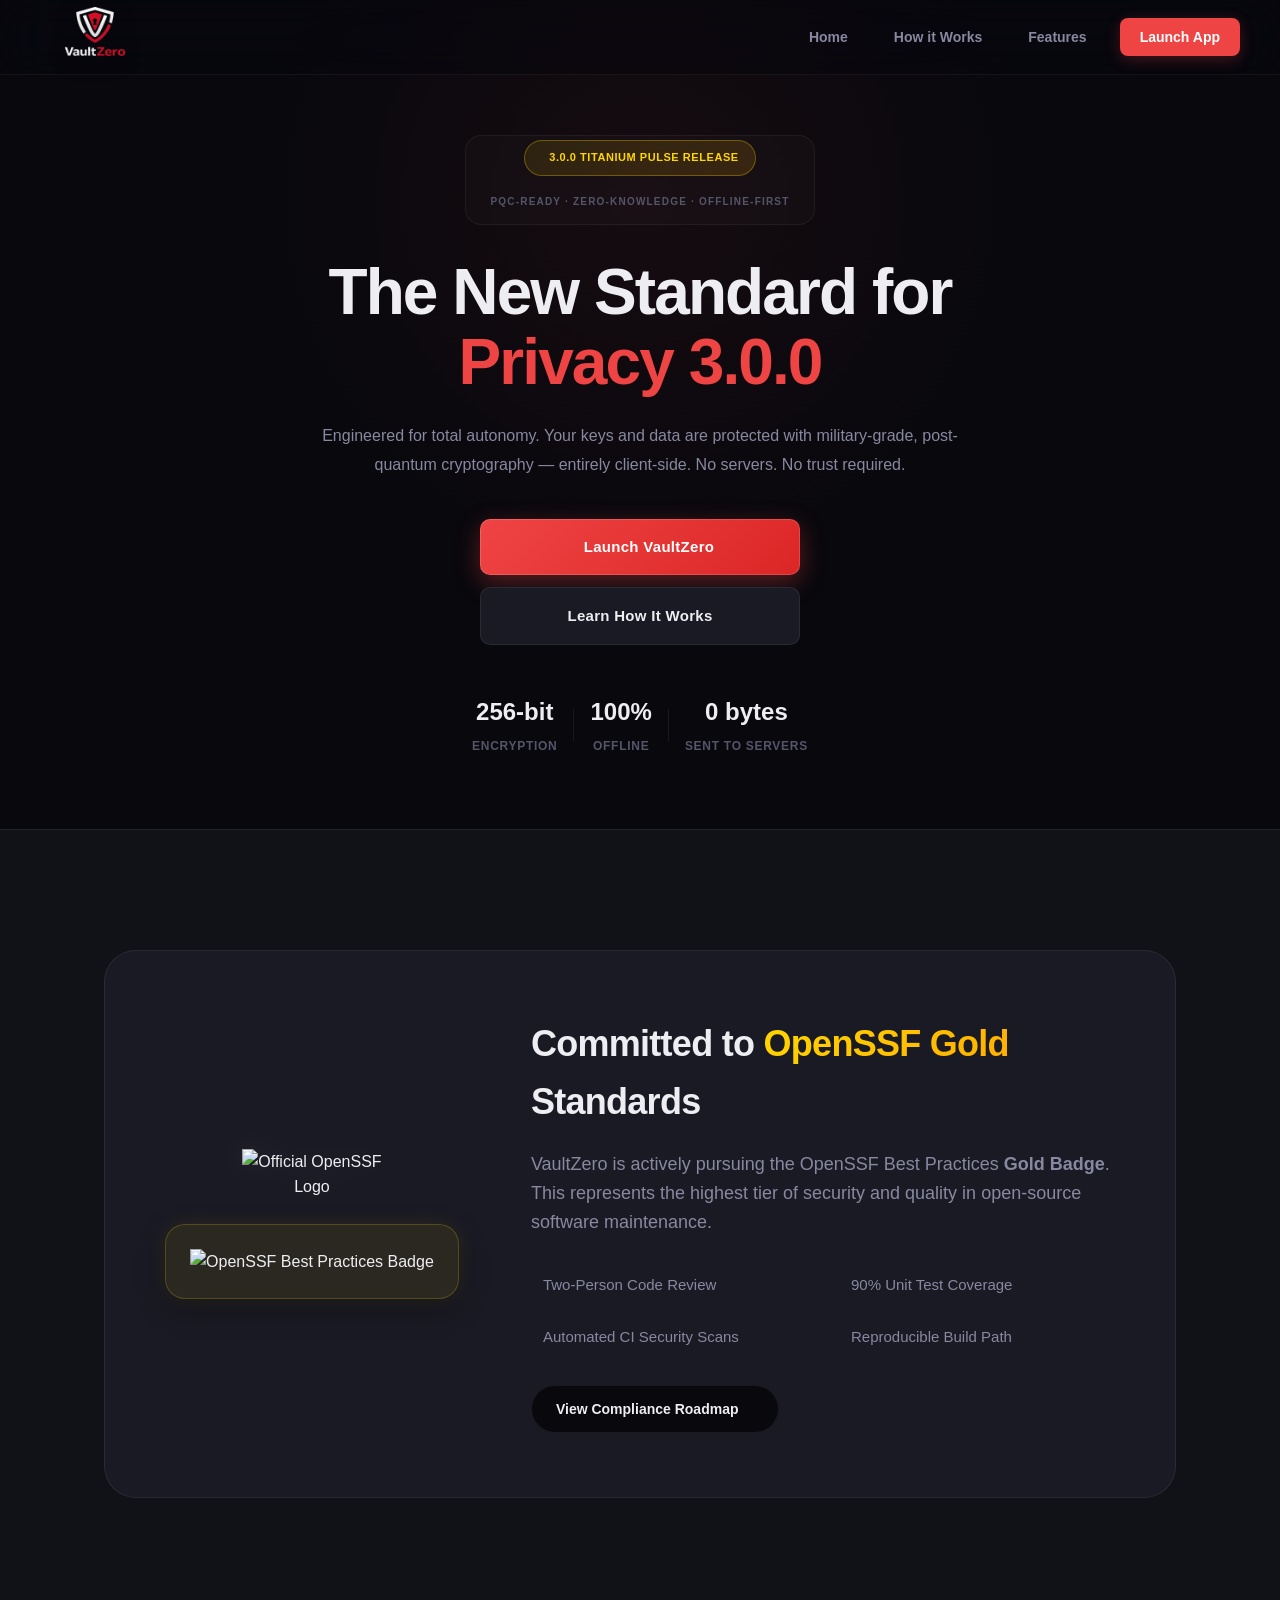
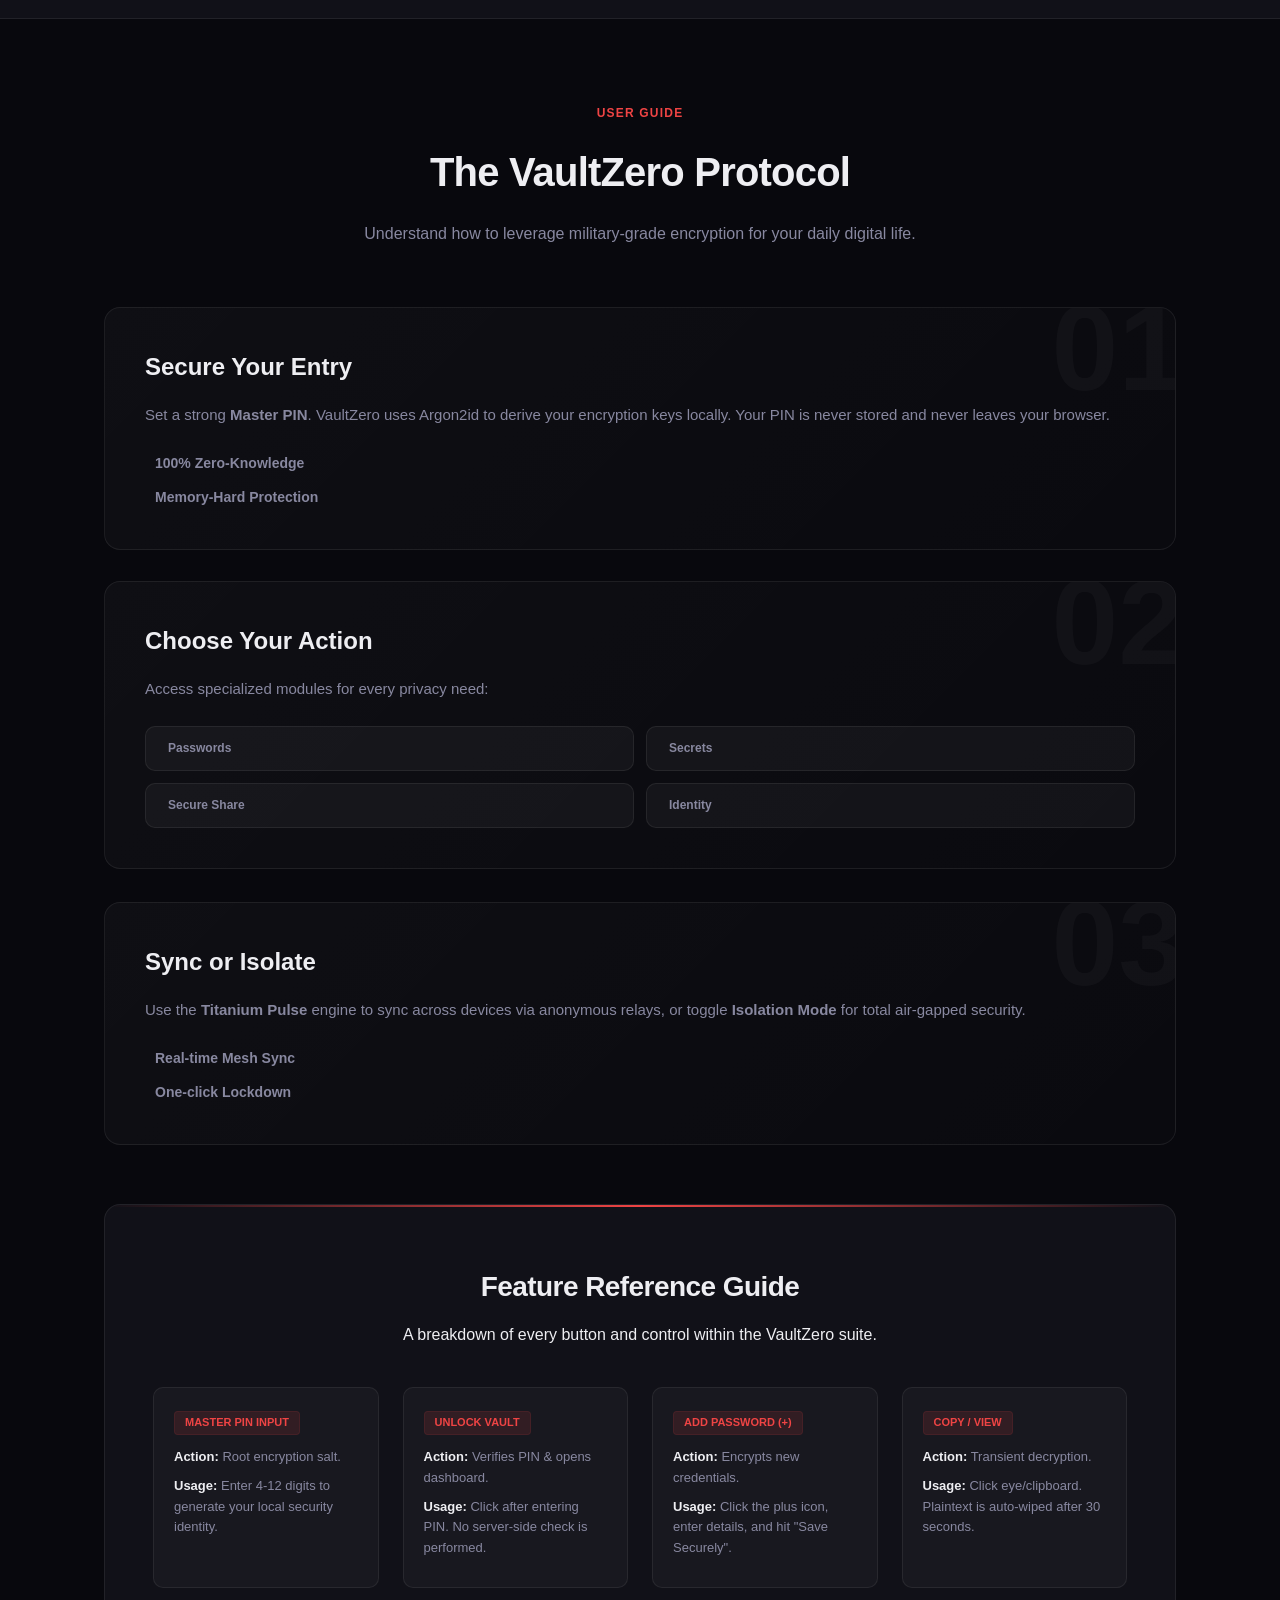
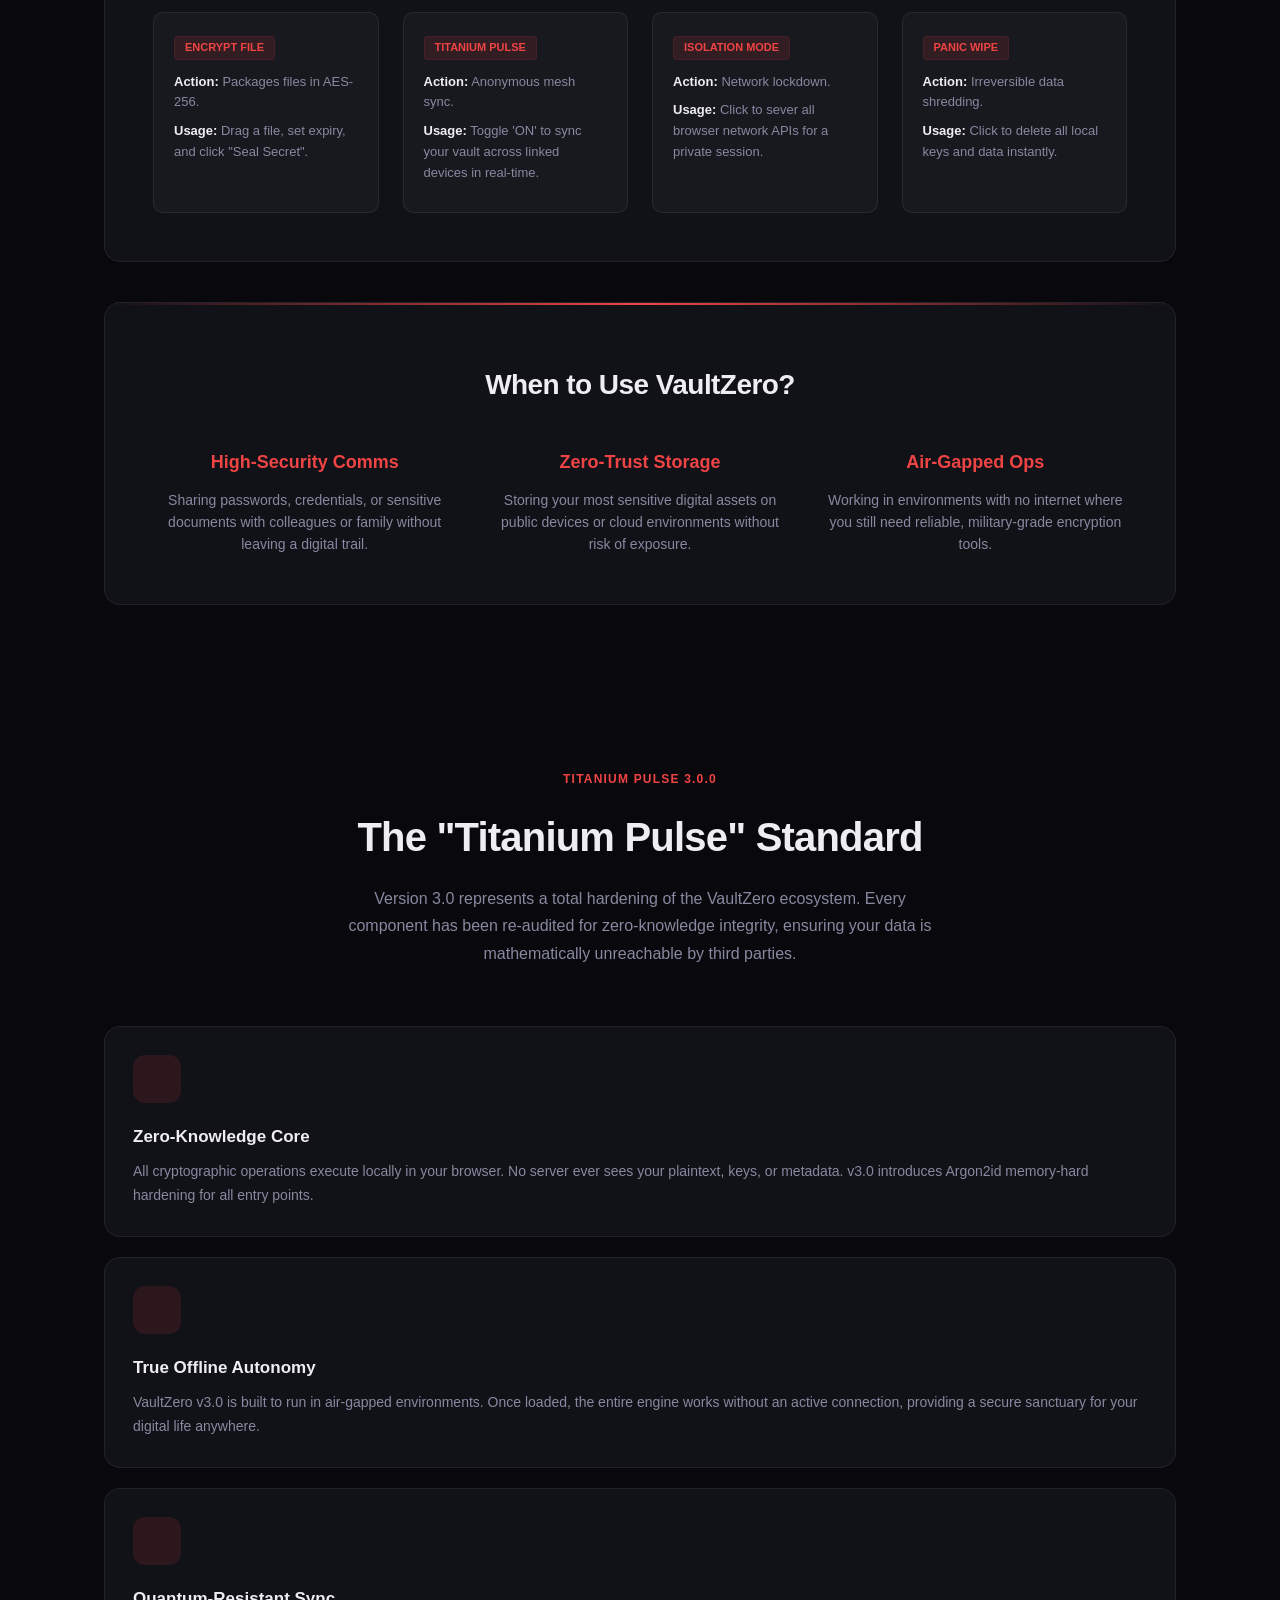
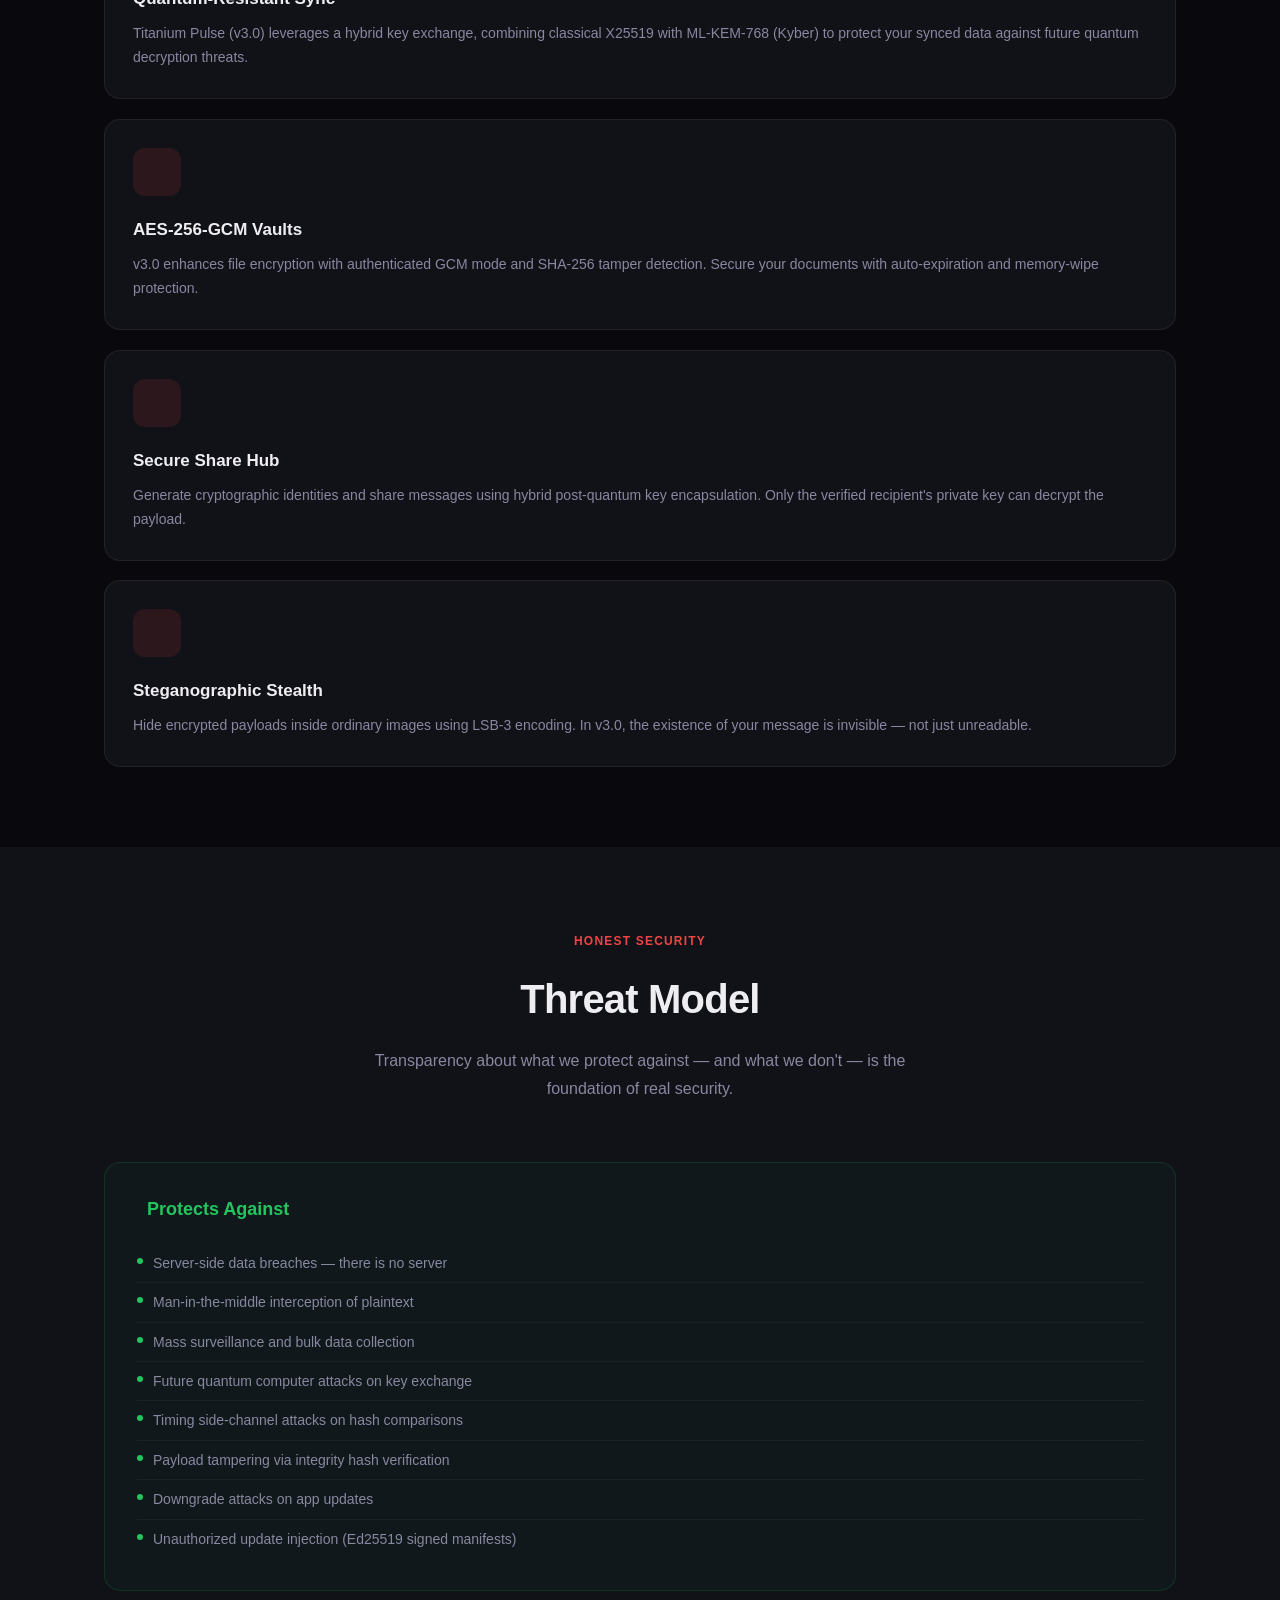
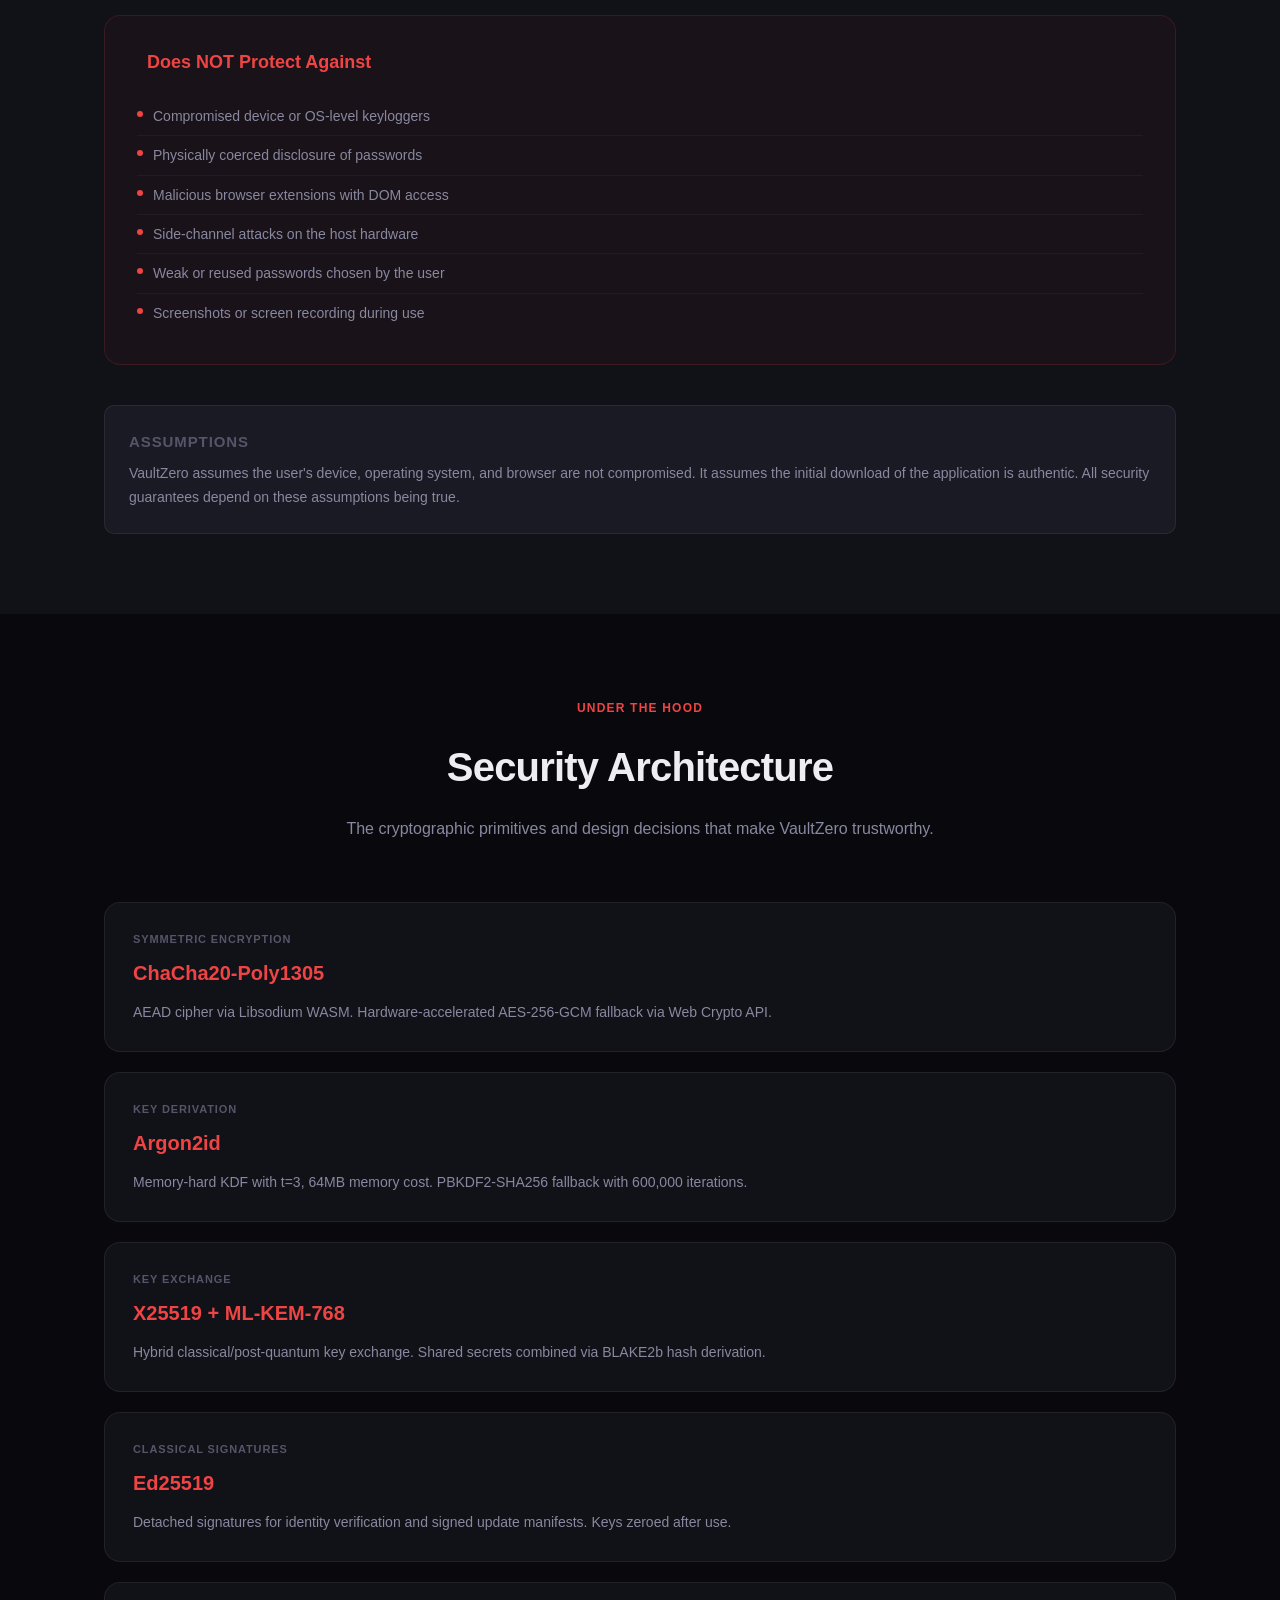
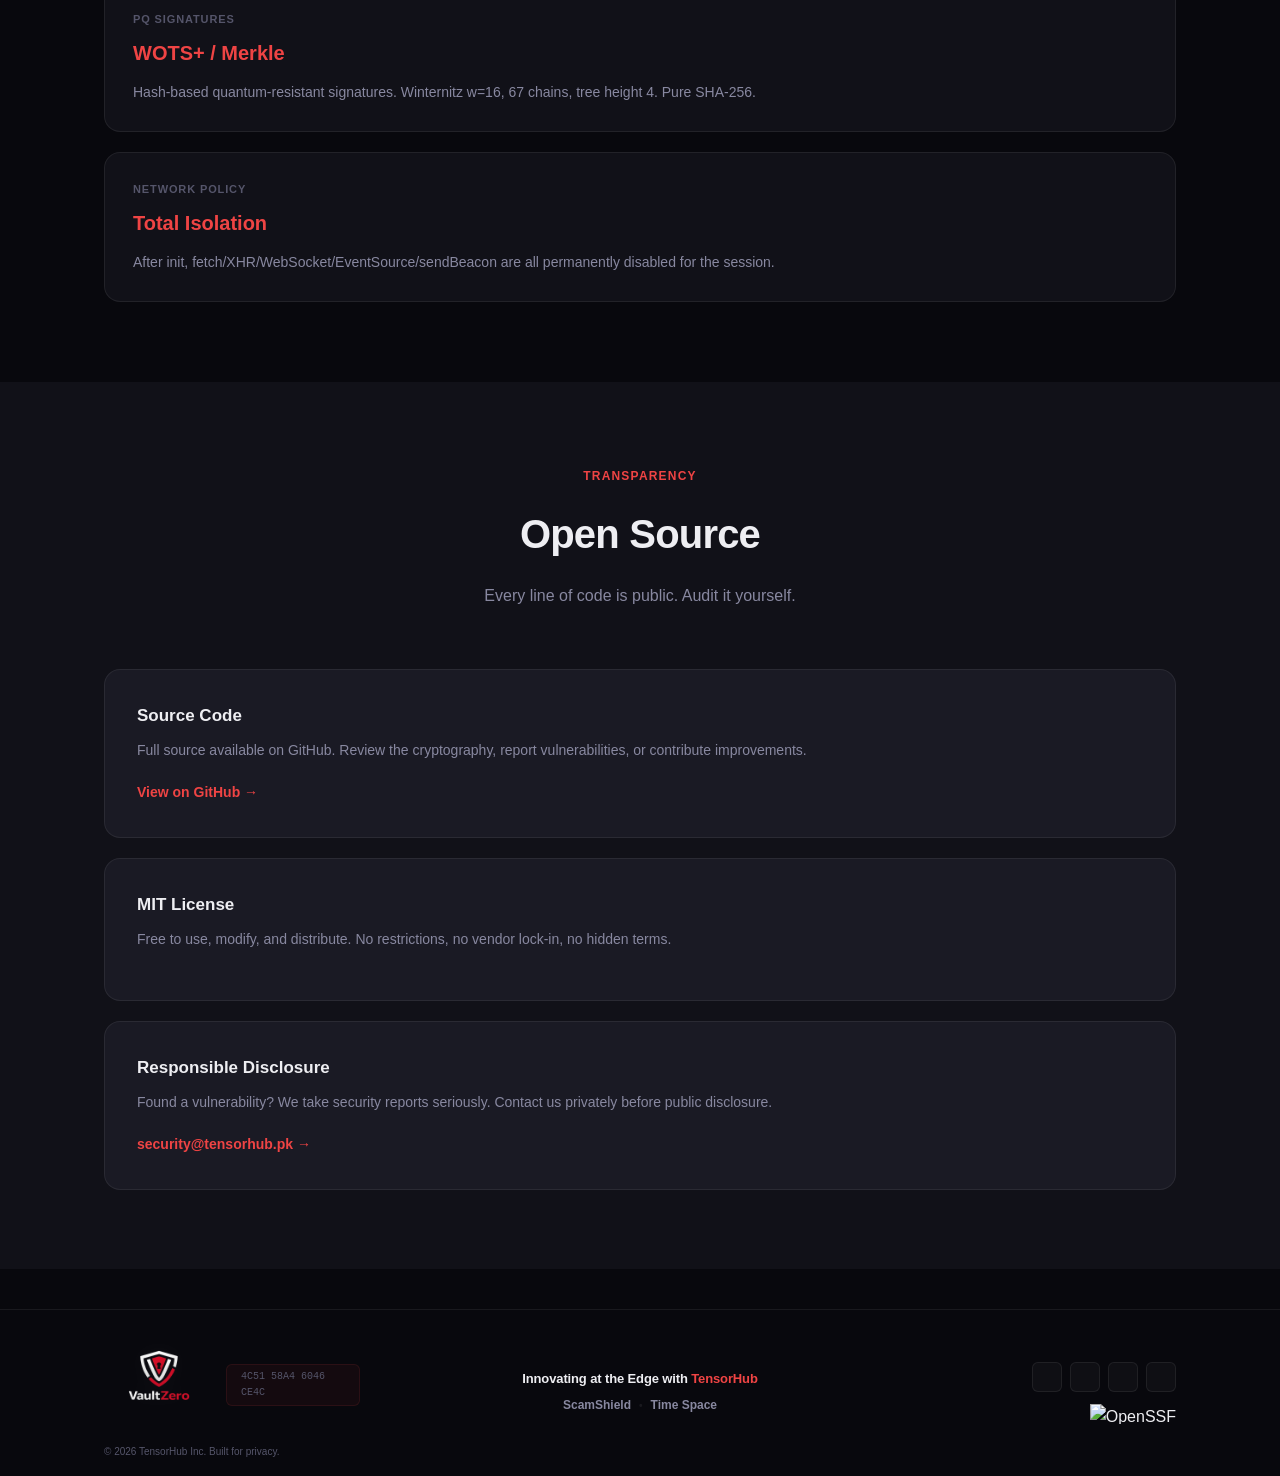
==== index.html @ 78596463 "fix: move app contents to root for cloudflare hosting and 404 resolution" ====
<!--
  VaultZero — Zero-Knowledge Offline Encryption
  Copyright (c) 2026 VaultZero Contributors
  SPDX-License-Identifier: MIT
-->
<!doctype html>
<html lang="en">
<head>
    <meta charset="UTF-8" />
    <meta name="viewport" content="width=device-width, initial-scale=1.0" />
    <title>VaultZero | Professional Zero-Knowledge & Post-Quantum Encryption</title>
    <meta name="description" content="VaultZero: The definitive open-source, client-side zero-knowledge encryption suite. Securely encrypt files and messages locally with post-quantum resistance. No data leaves your device." />
    <meta name="theme-color" content="#08080d" />
    <meta name="author" content="TensorHub Inc." />
    <meta name="keywords" content="VaultZero, client-side encryption, zero knowledge, post-quantum cryptography, secure file encryption, private messaging, browser encryption, ML-KEM-768, Argon2id, privacy tools" />
    <meta name="robots" content="index, follow, max-snippet:-1, max-image-preview:large" />

    <!-- Performance & Pre-connect -->
    <link rel="preconnect" href="https://fonts.googleapis.com">
    <link rel="preconnect" href="https://fonts.gstatic.com" crossorigin>
    <link rel="dns-prefetch" href="https://fonts.googleapis.com">
    <link rel="dns-prefetch" href="https://cdn.jsdelivr.net">

    <!-- JSON-LD Structured Data (SEO Pro) -->
    <script type="application/ld+json">
    {
      "@context": "https://schema.org",
      "@type": "SoftwareApplication",
      "name": "VaultZero",
      "operatingSystem": "Web, Windows, macOS, Linux, iOS, Android",
      "applicationCategory": "SecurityApplication",
      "offers": {
        "@type": "Offer",
        "price": "0",
        "priceCurrency": "USD"
      },
      "description": "Professional zero-knowledge offline encryption tool with post-quantum resistance.",
      "softwareVersion": "3.0.0",
      "author": {
        "@type": "Organization",
        "name": "TensorHub Inc.",
        "url": "https://tensorhub.pk"
      }
    }
    </script>

    <!-- Security Headers & SEO -->
    <meta http-equiv="Content-Security-Policy" content="default-src 'self'; script-src 'self' 'unsafe-inline' 'wasm-unsafe-eval' https://unpkg.com; style-src 'self' 'unsafe-inline' https://fonts.googleapis.com https://cdn.jsdelivr.net; font-src 'self' https://fonts.gstatic.com https://cdn.jsdelivr.net; img-src 'self' data: blob: https://bestpractices.dev https://www.bestpractices.dev https://openssf.org https://raw.githubusercontent.com; connect-src 'self'; worker-src 'self'; object-src 'none'; base-uri 'self'; form-action 'self';" />
    <meta http-equiv="X-Content-Type-Options" content="nosniff" />
    <meta name="referrer" content="strict-origin-when-cross-origin" />
    <meta http-equiv="Permissions-Policy" content="camera=(), microphone=(), geolocation=(), payment=(), usb=(), magnetometer=(), gyroscope=(), accelerometer=()" />
    <meta name="copyright" content="TensorHub Inc." />
    <link rel="sitemap" type="application/xml" title="Sitemap" href="/sitemap.xml" />

    <!-- Canonical & Favicon -->
    <link rel="canonical" href="https://vaultzero.tensorhub.pk/" />
    <link rel="alternate" hreflang="en" href="https://vaultzero.tensorhub.pk/" />
    <link rel="icon" sizes="512x512" href="./assets/fevicon.jpeg" type="image/jpeg" />
    <link rel="apple-touch-icon" sizes="512x512" href="./assets/fevicon.jpeg" />

    <!-- Open Graph (1200x630 optimized) -->
    <meta property="og:title" content="VaultZero — Zero-Knowledge Encryption" />
    <meta property="og:description" content="Open-source, offline-first encryption with post-quantum resistance. Encrypt messages and files locally. No data ever leaves your device." />
    <meta property="og:type" content="website" />
    <meta property="og:url" content="https://vaultzero.tensorhub.pk/" />
    <meta property="og:image" content="https://vaultzero.tensorhub.pk/assets/og-image.jpeg" />
    <meta property="og:image:width" content="1200" />
    <meta property="og:image:height" content="630" />
    <meta property="og:image:alt" content="VaultZero - Secure Offline Encryption" />
    <meta property="og:site_name" content="VaultZero" />
    <meta property="og:locale" content="en_US" />

    <!-- Twitter Card -->
    <meta name="twitter:card" content="summary_large_image" />
    <meta name="twitter:url" content="https://vaultzero.tensorhub.pk/" />
    <meta name="twitter:title" content="VaultZero — Zero-Knowledge Encryption" />
    <meta name="twitter:description" content="Open-source, offline-first encryption with post-quantum resistance. No data ever leaves your device." />
    <meta name="twitter:image" content="https://vaultzero.tensorhub.pk/assets/og-image.jpeg" />
    <meta name="twitter:image:alt" content="VaultZero shield logo" />

    <!-- Structured Data: Organization -->
    <script type="application/ld+json">
    {
        "@context": "https://schema.org",
        "@type": "Organization",
        "name": "Tensorhub.pk",
        "url": "https://tensorhub.pk",
        "logo": "https://vaultzero.tensorhub.pk/icon-512.png",
        "sameAs": [
            "https://github.com/TensorHub-Pk/VaultZero"
        ],
        "description": "Tensorhub.pk builds privacy-first, open-source security tools.",
        "contactPoint": {
            "@type": "ContactPoint",
            "email": "info@tensorhub.pk",
            "contactType": "Customer Support"
        }
    }
    </script>

    <!-- Structured Data: SoftwareApplication -->
    <script type="application/ld+json">
    {
        "@context": "https://schema.org",
        "@type": "SoftwareApplication",
        "name": "VaultZero",
        "alternateName": ["Vault Zero", "Vault-Zero"],
        "applicationCategory": "SecurityApplication",
        "applicationSubCategory": "Encryption Tool",
        "operatingSystem": "Web",
        "description": "VaultZero (also known as Vault Zero) is an open-source, offline-first, zero-knowledge encryption platform powered by Post-Quantum Encryption. Supports ChaCha20-Poly1305, Argon2id, X25519 + ML-KEM-768 hybrid key exchange, browser-based Steganography, and WOTS+ Merkle signatures. Developed by Tensor Hub.",
        "url": "https://vaultzero.tensorhub.pk/",
        "downloadUrl": "https://vaultzero.tensorhub.pk/vault.html",
        "screenshot": "https://vaultzero.tensorhub.pk/icon-512.png",
        "softwareVersion": "1.0.0",
        "releaseNotes": "Initial open-source release with full post-quantum cryptographic suite.",
        "author": {
            "@type": "Organization",
            "name": "Tensorhub.pk",
            "url": "https://tensorhub.pk"
        },
        "offers": {
            "@type": "Offer",
            "price": "0",
            "priceCurrency": "USD",
            "availability": "https://schema.org/InStock"
        },
        "license": "https://opensource.org/licenses/MIT",
        "isAccessibleForFree": true,
        "featureList": [
            "ChaCha20-Poly1305 AEAD Encryption",
            "AES-256-GCM Hardware-Accelerated Fallback",
            "Argon2id Memory-Hard Key Derivation",
            "X25519 + ML-KEM-768 Hybrid Key Exchange",
            "Ed25519 Digital Signatures",
            "WOTS+ Merkle Post-Quantum Signatures",
            "LSB Steganography",
            "Offline-First Progressive Web App",
            "Total Network Isolation After Init",
            "Signed Update Verification"
        ],
        "permissions": "No permissions required. Runs entirely in the browser."
    }
    </script>

    <!-- Structured Data: WebPage -->
    <script type="application/ld+json">
    {
        "@context": "https://schema.org",
        "@type": "WebPage",
        "name": "VaultZero — Zero-Knowledge Encryption",
        "description": "Official homepage for VaultZero, an open-source encryption platform.",
        "url": "https://vaultzero.tensorhub.pk/",
        "isPartOf": {
            "@type": "WebSite",
            "name": "VaultZero",
            "url": "https://vaultzero.tensorhub.pk/"
        },
        "breadcrumb": {
            "@type": "BreadcrumbList",
            "itemListElement": [{
                "@type": "ListItem",
                "position": 1,
                "name": "Home",
                "item": "https://vaultzero.tensorhub.pk/"
            }]
        }
    }
    </script>

    <!-- Performance: DNS Prefetch + Preconnect (consolidated) -->
    <link rel="dns-prefetch" href="https://fonts.googleapis.com" />
    <link rel="dns-prefetch" href="https://fonts.gstatic.com" />
    <link rel="preconnect" href="https://fonts.googleapis.com" />
    <link rel="preconnect" href="https://fonts.gstatic.com" crossorigin />
    <link rel="preload" href="https://fonts.googleapis.com/css2?family=Outfit:wght@600;700;800;900&family=Inter:wght@400;500;600;700&display=swap" as="style" />
    <link rel="preload" href="./assets/logo.png" as="image" />

    <!-- Fonts -->
    <!-- Icons & Fonts -->
    <link href="https://fonts.googleapis.com/css2?family=Outfit:wght@600;700;800;900&family=Inter:wght@400;500;600;700&display=swap" rel="stylesheet" />
    <script src="https://unpkg.com/@phosphor-icons/web" defer></script>

    <!-- Styles -->
    <link rel="stylesheet" href="./home-design.css" />
    <link rel="manifest" href="./app-identity.json" />

</head>
<body>
    <!-- Premium Loader Overlay -->
    <div id="app-loader" class="app-loader-overlay">
      <div class="loader-card">
        <img src="assets/logo.png" alt="VaultZero" class="loader-logo" />
        <div class="loader-spinner-box">
          <div class="loader-spinner"></div>
          <div class="loader-spinner-inner"></div>
        </div>
        <div class="loader-text-group">
          <h2 id="loader-title" class="loader-title">Securing Environment</h2>
          <p id="loader-status" class="loader-status">Initializing cryptographic modules...</p>
        </div>
        <div id="loader-progress-container" class="loader-progress hidden">
          <div id="loader-progress-fill" class="loader-progress-fill"></div>
        </div>
      </div>
    </div>

    <!-- ===== HEADER ===== -->
    <header class="site-header" id="site-header">
        <div class="container header-inner">
            <a href="index.html" class="logo-link" aria-label="VaultZero Home">
                <img src="assets/logo.png" alt="VaultZero Logo" class="logo-img" width="130" height="auto">
            </a>
            <nav class="site-nav" id="site-nav">
                <a href="index.html" class="nav-link">Home</a>
                <a href="protocol.html" class="nav-link">How it Works</a>
                <a href="#features" class="nav-link">Features</a>
                <a href="vault.html" class="nav-link nav-btn">Launch App</a>
            </nav>
            <button class="mobile-menu-btn" id="mobile-menu-btn" aria-label="Toggle navigation">
                <i class="ph-bold ph-list" style="font-size: 28px;"></i>
            </button>
        </div>
    </header>

    <!-- ===== HERO ===== -->
    <main id="main-content">
    <section class="hero">
        <div class="container hero-inner">
            <div class="hero-badges-group">
                <span class="premium-gold-badge">
                    <i class="ph-fill ph-shield-checkered"></i>
                    <span>3.0.0 TITANIUM PULSE RELEASE</span>
                </span>
                <div class="hero-feature-badge">PQC-READY · ZERO-KNOWLEDGE · OFFLINE-FIRST</div>
            </div>
            <h1 class="hero-title">
                The New Standard for<br>
                <span class="accent-text">Privacy 3.0.0</span>
            </h1>
            <p class="hero-subtitle">
                Engineered for total autonomy. Your keys and data are protected with military-grade, post-quantum cryptography — entirely client-side. No servers. No trust required.
            </p>
            <div class="hero-actions">
                <a href="vault.html" target="_blank" rel="noopener noreferrer" class="cta-btn primary-cta">
                    <i class="ph-bold ph-shield-check" style="font-size: 24px; margin-right: 8px;"></i>
                    Launch VaultZero
                </a>
                <a href="protocol.html" class="cta-btn secondary-cta">Learn How It Works</a>
            </div>
            <div class="hero-stats">
                <div class="stat">
                    <span class="stat-value">256-bit</span>
                    <span class="stat-label">Encryption</span>
                </div>
                <div class="stat-divider"></div>
                <div class="stat">
                    <span class="stat-value">100%</span>
                    <span class="stat-label">Offline</span>
                </div>
                <div class="stat-divider"></div>
                <div class="stat">
                    <span class="stat-value">0 bytes</span>
                    <span class="stat-label">Sent to servers</span>
                </div>
            </div>
        </div>
    </section>

    <!-- ===== OPENSSF COMPLIANCE ===== -->
    <section class="openssf-section reveal" id="compliance">
        <div class="container">
            <div class="openssf-card">
                <div class="openssf-visual">
                    <img src="https://raw.githubusercontent.com/ossf/artwork/e1d53fab943dfd4379b1f181d4078e2ea238c324/openssf/stacked/color/openssf-stacked-color.svg" alt="Official OpenSSF Logo" class="openssf-logo-large">
                    <div class="badge-float">
                        <a href="https://bestpractices.dev/projects/12040" rel="noopener noreferrer" target="_blank">
                            <img src="https://bestpractices.dev/projects/12040/badge" alt="OpenSSF Best Practices Badge" style="height: 48px;">
                        </a>
                    </div>
                </div>
                <div class="openssf-content">
                    <h2>Committed to <span class="gold-text">OpenSSF Gold</span> Standards</h2>
                    <p class="openssf-description">
                        VaultZero is actively pursuing the OpenSSF Best Practices <strong>Gold Badge</strong>. This represents the highest tier of security and quality in open-source software maintenance.
                    </p>
                    <div class="openssf-criteria">
                        <div class="criterion-item">
                            <i class="ph-bold ph-check-circle" style="font-size: 24px; color: var(--green);"></i>
                            <span>Two-Person Code Review</span>
                        </div>
                        <div class="criterion-item">
                            <i class="ph-bold ph-check-circle" style="font-size: 24px; color: var(--green);"></i>
                            <span>90% Unit Test Coverage</span>
                        </div>
                        <div class="criterion-item">
                            <i class="ph-bold ph-check-circle" style="font-size: 24px; color: var(--green);"></i>
                            <span>Automated CI Security Scans</span>
                        </div>
                        <div class="criterion-item">
                            <i class="ph-bold ph-check-circle" style="font-size: 24px; color: var(--green);"></i>
                            <span>Reproducible Build Path</span>
                        </div>
                    </div>
                    <a href="https://bestpractices.dev/projects/12040" target="_blank" rel="noopener noreferrer" class="compliance-cta">
                        View Compliance Roadmap
                        <i class="ph-bold ph-arrow-right" style="font-size: 18px; margin-left: 6px;"></i>
                    </a>
                </div>
            </div>
        </div>
    </section>

    <!-- ===== PROTOCOL & USAGE ===== -->
    <section class="section" id="protocol">
        <div class="container">
            <div class="section-header">
                <span class="section-tag">User Guide</span>
                <h2 class="section-title">The VaultZero Protocol</h2>
                <p class="section-desc">Understand how to leverage military-grade encryption for your daily digital life.</p>
            </div>
            
            <div class="usage-grid">
                <!-- Usage Step 1 -->
                <div class="usage-card reveal">
                    <div class="usage-step">01</div>
                    <div class="usage-content">
                        <h3>Secure Your Entry</h3>
                        <p>Set a strong <strong>Master PIN</strong>. VaultZero uses Argon2id to derive your encryption keys locally. Your PIN is never stored and never leaves your browser.</p>
                        <ul class="usage-list">
                            <li><i class="ph-fill ph-check"></i> 100% Zero-Knowledge</li>
                            <li><i class="ph-fill ph-check"></i> Memory-Hard Protection</li>
                        </ul>
                    </div>
                </div>

                <!-- Usage Step 2 -->
                <div class="usage-card reveal">
                    <div class="usage-step">02</div>
                    <div class="usage-content">
                        <h3>Choose Your Action</h3>
                        <p>Access specialized modules for every privacy need:</p>
                        <div class="usage-modules">
                            <div class="u-module"><i class="ph-bold ph-key"></i> <span>Passwords</span></div>
                            <div class="u-module"><i class="ph-bold ph-file-lock"></i> <span>Secrets</span></div>
                            <div class="u-module"><i class="ph-bold ph-share-network"></i> <span>Secure Share</span></div>
                            <div class="u-module"><i class="ph-bold ph-fingerprint"></i> <span>Identity</span></div>
                        </div>
                    </div>
                </div>

                <!-- Usage Step 3 -->
                <div class="usage-card reveal">
                    <div class="usage-step">03</div>
                    <div class="usage-content">
                        <h3>Sync or Isolate</h3>
                        <p>Use the <strong>Titanium Pulse</strong> engine to sync across devices via anonymous relays, or toggle <strong>Isolation Mode</strong> for total air-gapped security.</p>
                        <ul class="usage-list">
                            <li><i class="ph-fill ph-check"></i> Real-time Mesh Sync</li>
                            <li><i class="ph-fill ph-check"></i> One-click Lockdown</li>
                        </ul>
                    </div>
                </div>
            </div>

            <div class="usage-cases-box reveal">
                <div class="cases-header">
                    <i class="ph-bold ph-book-open"></i>
                    <h3>Feature Reference Guide</h3>
                    <p>A breakdown of every button and control within the VaultZero suite.</p>
                </div>
                <div class="reference-grid">
                    <div class="ref-item">
                        <span class="ref-badge">Master PIN Input</span>
                        <p><strong>Action:</strong> Root encryption salt.</p>
                        <p><strong>Usage:</strong> Enter 4-12 digits to generate your local security identity.</p>
                    </div>
                    <div class="ref-item">
                        <span class="ref-badge">Unlock Vault</span>
                        <p><strong>Action:</strong> Verifies PIN & opens dashboard.</p>
                        <p><strong>Usage:</strong> Click after entering PIN. No server-side check is performed.</p>
                    </div>
                    <div class="ref-item">
                        <span class="ref-badge">Add Password (+)</span>
                        <p><strong>Action:</strong> Encrypts new credentials.</p>
                        <p><strong>Usage:</strong> Click the plus icon, enter details, and hit "Save Securely".</p>
                    </div>
                    <div class="ref-item">
                        <span class="ref-badge">Copy / View</span>
                        <p><strong>Action:</strong> Transient decryption.</p>
                        <p><strong>Usage:</strong> Click eye/clipboard. Plaintext is auto-wiped after 30 seconds.</p>
                    </div>
                    <div class="ref-item">
                        <span class="ref-badge">Encrypt File</span>
                        <p><strong>Action:</strong> Packages files in AES-256.</p>
                        <p><strong>Usage:</strong> Drag a file, set expiry, and click "Seal Secret".</p>
                    </div>
                    <div class="ref-item">
                        <span class="ref-badge">Titanium Pulse</span>
                        <p><strong>Action:</strong> Anonymous mesh sync.</p>
                        <p><strong>Usage:</strong> Toggle 'ON' to sync your vault across linked devices in real-time.</p>
                    </div>
                    <div class="ref-item">
                        <span class="ref-badge">Isolation Mode</span>
                        <p><strong>Action:</strong> Network lockdown.</p>
                        <p><strong>Usage:</strong> Click to sever all browser network APIs for a private session.</p>
                    </div>
                    <div class="ref-item">
                        <span class="ref-badge">Panic Wipe</span>
                        <p><strong>Action:</strong> Irreversible data shredding.</p>
                        <p><strong>Usage:</strong> Click to delete all local keys and data instantly.</p>
                    </div>
                </div>
            </div>

            <div class="usage-cases-box reveal" style="margin-top: 40px;">
                <div class="cases-header">
                    <i class="ph-bold ph-lightning"></i>
                    <h3>When to Use VaultZero?</h3>
                </div>
                <div class="cases-grid">
                    <div class="case-item">
                        <h4>High-Security Comms</h4>
                        <p>Sharing passwords, credentials, or sensitive documents with colleagues or family without leaving a digital trail.</p>
                    </div>
                    <div class="case-item">
                        <h4>Zero-Trust Storage</h4>
                        <p>Storing your most sensitive digital assets on public devices or cloud environments without risk of exposure.</p>
                    </div>
                    <div class="case-item">
                        <h4>Air-Gapped Ops</h4>
                        <p>Working in environments with no internet where you still need reliable, military-grade encryption tools.</p>
                    </div>
                </div>
            </div>
        </div>
    </section>

    <!-- ===== WHY VAULTZERO v3.0 ===== -->
    <section class="section" id="features">
        <div class="container">
            <div class="section-header reveal">
                <span class="section-tag">Titanium Pulse 3.0.0</span>
                <h2 class="section-title">The "Titanium Pulse" Standard</h2>
                <p class="section-desc">Version 3.0 represents a total hardening of the VaultZero ecosystem. Every component has been re-audited for zero-knowledge integrity, ensuring your data is mathematically unreachable by third parties.</p>
            </div>
            <div class="features-grid">
                <!-- Card 1: ZK -->
                <div class="feature-card reveal">
                    <div class="feature-icon">
                        <i class="ph-bold ph-lock-key"></i>
                    </div>
                    <h3>Zero-Knowledge Core</h3>
                    <p>All cryptographic operations execute locally in your browser. No server ever sees your plaintext, keys, or metadata. v3.0 introduces Argon2id memory-hard hardening for all entry points.</p>
                </div>
                <!-- Card 2: Offline -->
                <div class="feature-card reveal">
                    <div class="feature-icon">
                        <i class="ph-bold ph-wifi-slash"></i>
                    </div>
                    <h3>True Offline Autonomy</h3>
                    <p>VaultZero v3.0 is built to run in air-gapped environments. Once loaded, the entire engine works without an active connection, providing a secure sanctuary for your digital life anywhere.</p>
                </div>
                <!-- Card 3: PQC -->
                <div class="feature-card reveal">
                    <div class="feature-icon">
                        <i class="ph-bold ph-atom"></i>
                    </div>
                    <h3>Quantum-Resistant Sync</h3>
                    <p>Titanium Pulse (v3.0) leverages a hybrid key exchange, combining classical X25519 with ML-KEM-768 (Kyber) to protect your synced data against future quantum decryption threats.</p>
                </div>
                <!-- Card 4: Files -->
                <div class="feature-card reveal">
                    <div class="feature-icon">
                        <i class="ph-bold ph-file-lock"></i>
                    </div>
                    <h3>AES-256-GCM Vaults</h3>
                    <p>v3.0 enhances file encryption with authenticated GCM mode and SHA-256 tamper detection. Secure your documents with auto-expiration and memory-wipe protection.</p>
                </div>
                <!-- Card 5: Share -->
                <div class="feature-card reveal">
                    <div class="feature-icon">
                        <i class="ph-bold ph-users-three"></i>
                    </div>
                    <h3>Secure Share Hub</h3>
                    <p>Generate cryptographic identities and share messages using hybrid post-quantum key encapsulation. Only the verified recipient's private key can decrypt the payload.</p>
                </div>
                <!-- Card 6: Stealth -->
                <div class="feature-card reveal">
                    <div class="feature-icon">
                        <i class="ph-bold ph-eye-closed"></i>
                    </div>
                    <h3>Steganographic Stealth</h3>
                    <p>Hide encrypted payloads inside ordinary images using LSB-3 encoding. In v3.0, the existence of your message is invisible — not just unreadable.</p>
                </div>
            </div>
        </div>
    </section>

    <!-- ===== THREAT MODEL ===== -->
    <section class="section section-alt" id="threat-model">
        <div class="container">
            <div class="section-header">
                <span class="section-tag">Honest Security</span>
                <h2 class="section-title">Threat Model</h2>
                <p class="section-desc">Transparency about what we protect against — and what we don't — is the foundation of real security.</p>
            </div>
            <div class="threat-grid">
                <div class="threat-card protects">
                    <div class="threat-card-header">
                        <i class="ph-bold ph-shield-check" style="font-size: 24px; color: var(--green);"></i>
                        <h3>Protects Against</h3>
                    </div>
                    <ul>
                        <li>Server-side data breaches — there is no server</li>
                        <li>Man-in-the-middle interception of plaintext</li>
                        <li>Mass surveillance and bulk data collection</li>
                        <li>Future quantum computer attacks on key exchange</li>
                        <li>Timing side-channel attacks on hash comparisons</li>
                        <li>Payload tampering via integrity hash verification</li>
                        <li>Downgrade attacks on app updates</li>
                        <li>Unauthorized update injection (Ed25519 signed manifests)</li>
                    </ul>
                </div>
                <div class="threat-card does-not">
                    <div class="threat-card-header">
                        <i class="ph-bold ph-shield-warning" style="font-size: 24px; color: var(--red);"></i>
                        <h3>Does NOT Protect Against</h3>
                    </div>
                    <ul>
                        <li>Compromised device or OS-level keyloggers</li>
                        <li>Physically coerced disclosure of passwords</li>
                        <li>Malicious browser extensions with DOM access</li>
                        <li>Side-channel attacks on the host hardware</li>
                        <li>Weak or reused passwords chosen by the user</li>
                        <li>Screenshots or screen recording during use</li>
                    </ul>
                </div>
            </div>
            <div class="threat-assumptions">
                <h3>Assumptions</h3>
                <p>VaultZero assumes the user's device, operating system, and browser are not compromised. It assumes the initial download of the application is authentic. All security guarantees depend on these assumptions being true.</p>
            </div>
        </div>
    </section>

    <!-- ===== ARCHITECTURE ===== -->
    <section class="section" id="architecture">
        <div class="container">
            <div class="section-header">
                <span class="section-tag">Under the Hood</span>
                <h2 class="section-title">Security Architecture</h2>
                <p class="section-desc">The cryptographic primitives and design decisions that make VaultZero trustworthy.</p>
            </div>
            <div class="arch-grid">
                <div class="arch-card">
                    <div class="arch-label">Symmetric Encryption</div>
                    <div class="arch-value">ChaCha20-Poly1305</div>
                    <p>AEAD cipher via Libsodium WASM. Hardware-accelerated AES-256-GCM fallback via Web Crypto API.</p>
                </div>
                <div class="arch-card">
                    <div class="arch-label">Key Derivation</div>
                    <div class="arch-value">Argon2id</div>
                    <p>Memory-hard KDF with t=3, 64MB memory cost. PBKDF2-SHA256 fallback with 600,000 iterations.</p>
                </div>
                <div class="arch-card">
                    <div class="arch-label">Key Exchange</div>
                    <div class="arch-value">X25519 + ML-KEM-768</div>
                    <p>Hybrid classical/post-quantum key exchange. Shared secrets combined via BLAKE2b hash derivation.</p>
                </div>
                <div class="arch-card">
                    <div class="arch-label">Classical Signatures</div>
                    <div class="arch-value">Ed25519</div>
                    <p>Detached signatures for identity verification and signed update manifests. Keys zeroed after use.</p>
                </div>
                <div class="arch-card">
                    <div class="arch-label">PQ Signatures</div>
                    <div class="arch-value">WOTS+ / Merkle</div>
                    <p>Hash-based quantum-resistant signatures. Winternitz w=16, 67 chains, tree height 4. Pure SHA-256.</p>
                </div>
                <div class="arch-card">
                    <div class="arch-label">Network Policy</div>
                    <div class="arch-value">Total Isolation</div>
                    <p>After init, fetch/XHR/WebSocket/EventSource/sendBeacon are all permanently disabled for the session.</p>
                </div>
            </div>
        </div>
    </section>

    <!-- ===== OPEN SOURCE ===== -->
    <section class="section section-alt" id="open-source">
        <div class="container">
            <div class="section-header">
                <span class="section-tag">Transparency</span>
                <h2 class="section-title">Open Source</h2>
                <p class="section-desc">Every line of code is public. Audit it yourself.</p>
            </div>
            <div class="open-source-content">
                <div class="os-card">
                    <i class="ph-bold ph-code" style="font-size: 32px; color: var(--accent);"></i>
                    <h3>Source Code</h3>
                    <p>Full source available on GitHub. Review the cryptography, report vulnerabilities, or contribute improvements.</p>
                    <a href="https://github.com/TensorHub-Pk/VaultZero" target="_blank" rel="noopener noreferrer" class="os-link">View on GitHub →</a>
                </div>
                <div class="os-card">
                    <i class="ph-bold ph-file-text" style="font-size: 32px; color: var(--accent);"></i>
                    <h3>MIT License</h3>
                    <p>Free to use, modify, and distribute. No restrictions, no vendor lock-in, no hidden terms.</p>
                </div>
                <div class="os-card">
                    <i class="ph-bold ph-bug" style="font-size: 32px; color: var(--accent);"></i>
                    <h3>Responsible Disclosure</h3>
                    <p>Found a vulnerability? We take security reports seriously. Contact us privately before public disclosure.</p>
                    <a href="mailto:security@tensorhub.pk" class="os-link">security@tensorhub.pk →</a>
                </div>
            </div>
        </div>
    </section>

    </main>

    <!-- ===== FOOTER ===== -->
    <footer class="site-footer new-footer">
        <div class="container">
            <div class="new-footer-layout">
                <!-- Left: Branding & GPG -->
                <div class="new-footer-left">
                    <div class="footer-brand-row">
                        <a href="https://tensorhub.pk" class="new-footer-logo">
                            <img src="assets/logo.png" alt="VaultZero Logo" width="110" height="auto">
                        </a>
                        <div class="gpg-verification-badge">
                            <i class="ph-bold ph-seal-check"></i>
                            <code>4C51 58A4 6046 CE4C</code>
                        </div>
                    </div>
                    <p class="new-footer-copy">&copy; 2026 TensorHub Inc. Built for privacy.</p>
                </div>

                <!-- Center: Tagline & Projects (Side-by-Side) -->
                <div class="new-footer-center">
                    <p class="new-footer-tagline">Innovating at the Edge with <a href="https://tensorhub.pk" class="tensorhub-link">TensorHub</a></p>
                    <div class="new-footer-projects">
                        <div class="projects-list">
                            <a href="https://scamshield.tensorhub.pk/" target="_blank" class="project-link">ScamShield</a>
                            <span class="project-dot">•</span>
                            <a href="https://timespace.tensorhub.pk" target="_blank" class="project-link">Time Space</a>
                        </div>
                    </div>
                </div>

                <!-- Right: Socials & OpenSSF -->
                <div class="new-footer-right">
                    <div class="new-footer-socials">
                        <a href="https://github.com/Muhammad-Owais-1947" target="_blank" title="Founder GitHub"><i class="ph-fill ph-github-logo"></i></a>
                        <a href="https://github.com/TensorHub-Pk" target="_blank" title="Organization GitHub"><i class="ph-bold ph-buildings"></i></a>
                        <a href="https://www.linkedin.com/in/MuhammadOwaisCEOTensorhub" target="_blank" title="LinkedIn"><i class="ph-fill ph-linkedin-logo"></i></a>
                        <a href="mailto:info@tensorhub.pk" title="Email"><i class="ph-fill ph-envelope"></i></a>
                    </div>
                    <div class="footer-badge">
                        <a href="https://bestpractices.dev/projects/12040" rel="noopener noreferrer" target="_blank">
                            <img src="https://bestpractices.dev/projects/12040/badge" alt="OpenSSF" style="height: 20px;">
                        </a>
                    </div>
                </div>
            </div>
        </div>
    </footer>

    <!-- Structured Data: FAQ -->
    <script type="application/ld+json">
    {
        "@context": "https://schema.org",
        "@type": "FAQPage",
        "mainEntity": [
            {
                "@type": "Question",
                "name": "What is VaultZero?",
                "acceptedAnswer": {
                    "@type": "Answer",
                    "text": "VaultZero is an open-source, client-side encryption tool that runs entirely in your browser. It uses post-quantum cryptography including ChaCha20-Poly1305, Argon2id, and ML-KEM-768 to protect your messages and files. No data ever leaves your device."
                }
            },
            {
                "@type": "Question",
                "name": "Does VaultZero store my data on any server?",
                "acceptedAnswer": {
                    "@type": "Answer",
                    "text": "No. VaultZero is a zero-knowledge tool. All encryption and decryption operations happen locally in your browser. There is no server-side processing, no accounts, and no data transmission. After initial load, the app works entirely offline."
                }
            },
            {
                "@type": "Question",
                "name": "What encryption algorithms does VaultZero use?",
                "acceptedAnswer": {
                    "@type": "Answer",
                    "text": "VaultZero uses ChaCha20-Poly1305 (via Libsodium WASM) for symmetric encryption with AES-256-GCM fallback, Argon2id for key derivation, X25519 + ML-KEM-768 hybrid key exchange, Ed25519 digital signatures, and WOTS+ Merkle hash-based post-quantum signatures."
                }
            },
            {
                "@type": "Question",
                "name": "Is VaultZero resistant to quantum computer attacks?",
                "acceptedAnswer": {
                    "@type": "Answer",
                    "text": "VaultZero includes post-quantum resistance through hybrid key exchange combining classical X25519 with ML-KEM-768 (Kyber), and WOTS+ Merkle signatures built on SHA-256 hash functions. This provides defense-in-depth against both current and future quantum threats."
                }
            },
            {
                "@type": "Question",
                "name": "Can I use VaultZero offline?",
                "acceptedAnswer": {
                    "@type": "Answer",
                    "text": "Yes. VaultZero is an offline-first Progressive Web App. After the initial page load, it caches all resources locally and works without any internet connection. You can also install it as a standalone app on your device."
                }
            }
        ]
    }
    </script>

    <!-- Minimal inline script: menu toggle, throttled scroll, reduced-motion aware -->
    <script>
        (function() {
            'use strict';
            var header = document.getElementById('site-header');
            var nav = document.getElementById('site-nav');
            var menuBtn = document.getElementById('mobile-menu-btn');
            var prefersReducedMotion = window.matchMedia('(prefers-reduced-motion: reduce)').matches;
            var scrollBehavior = prefersReducedMotion ? 'auto' : 'smooth';

            // Mobile menu toggle
            menuBtn.addEventListener('click', function() {
                nav.classList.toggle('open');
                menuBtn.classList.toggle('active');
            });

            // Smooth scroll for anchor links (respects reduced-motion)
            document.querySelectorAll('a[href^="#"]').forEach(function(a) {
                a.addEventListener('click', function(e) {
                    var target = document.querySelector(a.getAttribute('href'));
                    if (target) {
                        e.preventDefault();
                        nav.classList.remove('open');
                        menuBtn.classList.remove('active');
                        target.scrollIntoView({ behavior: scrollBehavior, block: 'start' });
                    }
                });
            });

            // Throttled scroll handler for header (16ms = ~60fps)
            var scrollTicking = false;
            var lastScrollY = window.scrollY;
            window.addEventListener('scroll', function() {
                if (!scrollTicking) {
                    scrollTicking = true;
                    requestAnimationFrame(function() {
                        var currentScrollY = window.scrollY;
                        if (currentScrollY > 40) {
                            header.classList.add('scrolled');
                        } else {
                            header.classList.remove('scrolled');
                        }
                        
                        // Hide on scroll down, show on scroll up
                        if (currentScrollY > lastScrollY && currentScrollY > 100) {
                            header.classList.add('header-hidden');
                        } else if (currentScrollY < lastScrollY) {
                            header.classList.remove('header-hidden');
                        }
                        lastScrollY = currentScrollY;
                        
                        scrollTicking = false;
                    });
                }
            }, { passive: true });

            // Intersection Observer for section fade-in (CLS-safe, no layout shift)
            if ('IntersectionObserver' in window && !prefersReducedMotion) {
                var observer = new IntersectionObserver(function(entries) {
                    entries.forEach(function(entry) {
                        if (entry.isIntersecting) {
                            entry.target.classList.add('visible');
                            observer.unobserve(entry.target);
                        }
                    });
                }, { threshold: 0.1, rootMargin: '0px 0px -40px 0px' });

                // Track both auto-revealed and manually tagged reveal elements
                document.querySelectorAll('.feature-card, .threat-card, .arch-card, .os-card, .openssf-section, .usage-card, .usage-cases-box, .reveal').forEach(function(el) {
                    if (!el.classList.contains('reveal')) el.classList.add('reveal');
                    observer.observe(el);
                });
            }
            // Hide loader after a brief "security check" animation
            setTimeout(function() {
                var loader = document.getElementById('app-loader');
                if (loader) loader.classList.add('hidden');
            }, 300);
        })();
    </script>

    <!-- Mobile Menu Toggle -->
    <script>
        (function() {
            document.addEventListener('DOMContentLoaded', function() {
                var btn = document.getElementById('mobile-menu-btn');
                var nav = document.getElementById('site-nav');
                if (!btn || !nav) return;

                btn.onclick = function(e) {
                    e.preventDefault();
                    var isOpen = nav.classList.toggle('mobile-open');
                    var icon = btn.querySelector('i');
                    if (icon) {
                        icon.className = isOpen ? 'ph-bold ph-x' : 'ph-bold ph-list';
                    }
                    document.body.style.overflow = isOpen ? 'hidden' : '';
                };

                // Close menu when a nav link is clicked
                nav.querySelectorAll('.nav-link').forEach(function(link) {
                    link.onclick = function() {
                        nav.classList.remove('mobile-open');
                        var icon = btn.querySelector('i');
                        if (icon) icon.className = 'ph-bold ph-list';
                        document.body.style.overflow = '';
                    };
                });
            });
        })();
    </script>
</body>
</html>
---- home-design.css ----
/* ================================================================
   VaultZero — Zero-Knowledge Offline Encryption
   Copyright (c) 2026 VaultZero Contributors
   SPDX-License-Identifier: MIT

   VaultZero — Homepage Stylesheet
   Standalone CSS for the public landing page.
   Does NOT share any styles with the secure app (style.css).
   ================================================================ */

/* ── Design Tokens ── */
:root {
  --red: #ef4444;
  --red-soft: rgba(239, 68, 68, 0.12);
  --red-glow: rgba(239, 68, 68, 0.35);
  --accent: #ef4444;
  --accent-soft: rgba(239, 68, 68, 0.12);
  --accent-glow: rgba(239, 68, 68, 0.35);
  --accent-glow-strong: rgba(239, 68, 68, 0.5);
  --green: #22c55e;
  --bg: #08080d;
  --bg-surface: #111118;
  --bg-elevated: #1a1a24;
  --border: rgba(255, 255, 255, 0.07);
  --text: #eeeef2;
  --text-secondary: #8888a0;
  --text-muted: #55556a;
  --radius: 16px;
  --radius-sm: 10px;
  --font-heading: "Outfit", sans-serif;
  --font-body: "Inter", sans-serif;
  --header-h: 74px;
  --header-h-mobile: 64px;
}

/* ── Reset ── */
*,
*::before,
*::after {
  margin: 0;
  padding: 0;
  box-sizing: border-box;
}
html {
  scroll-behavior: smooth;
  -webkit-text-size-adjust: 100%;
  scroll-padding-top: 74px;
}
body {
  font-family: var(--font-body);
  background: var(--bg);
  color: var(--text);
  line-height: 1.6;
  -webkit-font-smoothing: antialiased;
  -webkit-tap-highlight-color: transparent;
  overflow-x: hidden;
}
a {
  color: inherit;
  text-decoration: none;
}
ul {
  list-style: none;
}
button {
  cursor: pointer;
  border: none;
  background: none;
  color: inherit;
  font: inherit;
}

/* ── Container ── */
.container {
  max-width: 1120px;
  margin: 0 auto;
  padding: 0 24px;
}

/* ================================================================
   HEADER
   ================================================================ */
.site-header {
  position: fixed;
  top: 0;
  left: 0;
  right: 0;
  z-index: 1000;
  background: rgba(8, 8, 13, 0.6);
  backdrop-filter: blur(25px) saturate(200%);
  -webkit-backdrop-filter: blur(25px) saturate(200%);
  border-bottom: 1px solid rgba(255, 255, 255, 0.05);
  transition:
    transform 0.45s cubic-bezier(0.22, 1, 0.36, 1),
    opacity 0.4s ease,
    background 0.3s,
    border-color 0.3s,
    padding 0.3s;
  will-change: transform, opacity;
}
.site-header.header-hidden {
  transform: translateY(-100%);
  opacity: 0;
}
.site-header.scrolled {
  background: rgba(8, 8, 13, 0.96);
  border-bottom-color: rgba(255, 255, 255, 0.08);
  box-shadow: 0 10px 40px rgba(0, 0, 0, 0.4);
}
.site-header .container {
  max-width: 100% !important;
  padding: 0 40px !important;
}
.header-inner {
  display: flex;
  align-items: center;
  justify-content: space-between;
  height: var(--header-h);
}
.logo-link {
  display: flex;
  align-items: center;
}
.logo-img {
  height: 110px; /* Restored for a bold 'hanging' presence */
  width: auto;
  object-fit: contain;
  transition: all 0.3s ease;
  filter: drop-shadow(0 4px 12px rgba(0,0,0,0.2));
  position: relative;
  z-index: 1001;
}
@media (max-width: 768px) {
  .logo-img {
    height: 80px;
  }
}
.logo-text {
  font-family: var(--font-heading);
  font-weight: 800;
  font-size: 16px;
  letter-spacing: 0.06em;
}
.site-nav {
  display: flex;
  align-items: center;
  gap: 20px;
}
.nav-link {
  font-size: 14px;
  font-weight: 700;
  color: var(--text-secondary);
  padding: 6px 12px;
  border-radius: 8px;
  border: 1px solid transparent;
  transition: all 0.25s ease;
}
.nav-link:hover {
  color: #fff;
  background: rgba(255, 255, 255, 0.05);
  border-color: var(--border);
}
.nav-link.active {
  color: var(--red);
  background: var(--red-soft);
  border-color: rgba(239, 68, 68, 0.2);
}
.nav-btn {
  background: var(--red);
  color: #fff !important;
  padding: 8px 20px;
  box-shadow: 0 4px 15px rgba(239, 68, 68, 0.25);
  border: none;
}
.mobile-menu-btn {
  display: none;
}

/* ================================================================
   HERO
   ================================================================ */
.hero {
  padding: clamp(120px, 15vh, 180px) 0 clamp(60px, 8vh, 100px);
  text-align: center;
  position: relative;
  overflow: hidden;
}
.hero::before {
  content: "";
  position: absolute;
  top: -200px;
  left: 50%;
  transform: translateX(-50%);
  width: 800px;
  height: 800px;
  background: radial-gradient(
    circle,
    rgba(239, 68, 68, 0.06) 0%,
    transparent 70%
  );
  pointer-events: none;
}
.hero-inner {
  position: relative;
  z-index: 1;
}
.hero-badges-group {
  display: inline-flex;
  align-items: center;
  justify-content: center;
  gap: 12px;
  margin-bottom: 32px;
  flex-wrap: wrap; /* Good for narrow screens */
  padding: 4px;
  background: rgba(255, 255, 255, 0.02);
  border: 1px solid rgba(255, 255, 255, 0.05);
  border-radius: 100px;
}

.premium-gold-badge {
  display: flex;
  align-items: center;
  gap: 8px;
  padding: 8px 16px;
  background: linear-gradient(135deg, rgba(255, 215, 0, 0.1) 0%, rgba(255, 174, 0, 0.15) 100%);
  border: 1.5px solid rgba(255, 215, 0, 0.3);
  border-radius: 100px;
  color: #ffd700;
  font-size: 11px;
  font-weight: 800;
  text-transform: uppercase;
  letter-spacing: 0.05em;
  transition: all 0.3s cubic-bezier(0.2, 0.8, 0.2, 1);
  height: 36px;
  box-sizing: border-box;
}

.premium-gold-badge i {
  font-size: 16px;
  color: #ffae00;
}

.premium-gold-badge:hover {
  background: linear-gradient(135deg, rgba(255, 215, 0, 0.1) 0%, rgba(255, 174, 0, 0.2) 100%);
  border-color: rgba(255, 215, 0, 0.4);
  transform: translateY(-1px) scale(1.02);
}

.premium-gold-badge:active {
  transform: scale(0.98);
}

.hero-feature-badge {
  display: flex;
  align-items: center;
  padding: 8px 20px;
  color: var(--text-muted);
  font-size: 10px;
  font-weight: 700;
  text-transform: uppercase;
  letter-spacing: 0.12em;
  height: 36px;
  box-sizing: border-box;
}
.hero-title {
  font-family: var(--font-heading);
  font-size: clamp(36px, 6vw, 64px);
  font-weight: 900;
  line-height: 1.1;
  letter-spacing: -0.03em;
  margin-bottom: 24px;
}
.accent-text {
  color: var(--red);
}
.hero-subtitle {
  font-size: 20px;
  color: var(--text-secondary);
  max-width: 680px;
  margin: 0 auto 40px;
  line-height: 1.8;
}
.hero-actions {
  display: flex;
  gap: 16px;
  justify-content: center;
  flex-wrap: wrap;
  margin-bottom: 48px;
}
.cta-btn {
  display: inline-flex;
  align-items: center;
  gap: 10px;
  padding: 16px 32px;
  border-radius: var(--radius-sm);
  font-family: var(--font-heading);
  font-size: 15px;
  font-weight: 800;
  letter-spacing: 0.02em;
  transition: all 0.25s cubic-bezier(0.2, 0.8, 0.2, 1);
  will-change: transform;
  white-space: nowrap;
}
.primary-cta {
  background: linear-gradient(135deg, var(--red) 0%, #dc2626 100%);
  color: #fff;
  box-shadow:
    0 8px 25px var(--red-glow),
    0 0 0 1px rgba(255, 255, 255, 0.15) inset;
}
.primary-cta:hover {
  transform: translateY(-2px) scale(1.02);
  box-shadow: 0 10px 30px var(--red-glow);
}
.primary-cta:active {
  transform: translateY(0) scale(0.98);
}
.secondary-cta {
  background: var(--bg-elevated);
  color: var(--text);
  border: 1px solid var(--border);
}
.secondary-cta:hover {
  border-color: var(--red);
  color: var(--red);
  transform: translateY(-4px) scale(1.02);
  box-shadow: 0 10px 30px rgba(0, 0, 0, 0.4);
}
.hero-stats {
  display: flex;
  justify-content: center;
  align-items: center;
  gap: 40px;
}
.stat {
  text-align: center;
}
.stat-value {
  display: block;
  font-family: var(--font-heading);
  font-size: 24px;
  font-weight: 800;
  color: var(--text);
}
.stat-label {
  font-size: 12px;
  color: var(--text-muted);
  text-transform: uppercase;
  letter-spacing: 0.06em;
  font-weight: 600;
}
.stat-divider {
  width: 1px;
  height: 32px;
  background: var(--border);
}

/* ================================================================
   SECTIONS (shared)
   ================================================================ */
.section {
  padding: 80px 0;
}
.section-alt {
  background: var(--bg-surface);
}
.section-header {
  text-align: center;
  margin-bottom: 60px;
}
.section-tag {
  display: inline-block;
  font-size: 12px;
  font-weight: 700;
  color: var(--red);
  text-transform: uppercase;
  letter-spacing: 0.1em;
  margin-bottom: 16px;
}
.section-title {
  font-family: var(--font-heading);
  font-size: clamp(28px, 4vw, 40px);
  font-weight: 900;
  letter-spacing: -0.02em;
  margin-bottom: 16px;
}
.section-desc {
  font-size: 16px;
  color: var(--text-secondary);
  max-width: 600px;
  margin: 0 auto;
  line-height: 1.7;
}

/* ================================================================
   FEATURES
   ================================================================ */
.features-grid {
  display: grid;
  grid-template-columns: repeat(3, 1fr);
  gap: 20px;
}
.feature-card {
  background: var(--bg-surface);
  border: 1px solid var(--border);
  border-radius: var(--radius);
  padding: 28px;
  transition:
    border-color 0.25s,
    transform 0.3s cubic-bezier(0.34, 1.56, 0.64, 1),
    box-shadow 0.3s ease;
  will-change: transform, box-shadow, border-color;
}
.feature-card:hover {
  border-color: rgba(239, 68, 68, 0.2);
  transform: translateY(-4px);
  box-shadow: 0 15px 40px rgba(0, 0, 0, 0.4);
}
.feature-icon {
  width: 48px;
  height: 48px;
  display: flex;
  align-items: center;
  justify-content: center;
  background: var(--red-soft);
  border-radius: 12px;
  color: var(--red);
  margin-bottom: 20px;
}
.feature-card h3 {
  font-family: var(--font-heading);
  font-size: 17px;
  font-weight: 800;
  margin-bottom: 10px;
}
.feature-card p {
  font-size: 14px;
  color: var(--text-secondary);
  line-height: 1.7;
}

/* ================================================================
   THREAT MODEL
   ================================================================ */
.threat-grid {
  display: grid;
  grid-template-columns: 1fr 1fr;
  gap: 24px;
  margin-bottom: 40px;
}
.threat-card {
  border-radius: var(--radius);
  padding: 32px;
  border: 1px solid var(--border);
}
.threat-card.protects {
  background: rgba(34, 197, 94, 0.04);
  border-color: rgba(34, 197, 94, 0.15);
}
.threat-card.does-not {
  background: rgba(239, 68, 68, 0.04);
  border-color: rgba(239, 68, 68, 0.15);
}
.threat-card-header {
  display: flex;
  align-items: center;
  gap: 10px;
  margin-bottom: 20px;
}
.threat-card.protects .threat-card-header {
  color: var(--green);
}
.threat-card.does-not .threat-card-header {
  color: var(--red);
}
.threat-card h3 {
  font-family: var(--font-heading);
  font-size: 18px;
  font-weight: 800;
}
.threat-card li {
  font-size: 14px;
  color: var(--text-secondary);
  padding: 8px 0;
  border-bottom: 1px solid rgba(255, 255, 255, 0.04);
  padding-left: 16px;
  position: relative;
  line-height: 1.6;
}
.threat-card li:last-child {
  border-bottom: none;
}
.threat-card li::before {
  content: "";
  position: absolute;
  left: 0;
  top: 14px;
  width: 6px;
  height: 6px;
  border-radius: 50%;
}
.threat-card.protects li::before {
  background: var(--green);
}
.threat-card.does-not li::before {
  background: var(--red);
}
.threat-assumptions {
  background: var(--bg-elevated);
  border: 1px solid var(--border);
  border-radius: var(--radius-sm);
  padding: 24px;
}
.threat-assumptions h3 {
  font-family: var(--font-heading);
  font-size: 15px;
  font-weight: 800;
  margin-bottom: 8px;
  color: var(--text-muted);
  text-transform: uppercase;
  letter-spacing: 0.06em;
}
.threat-assumptions p {
  font-size: 14px;
  color: var(--text-secondary);
  line-height: 1.7;
}

/* ================================================================
   ARCHITECTURE
   ================================================================ */
.arch-grid {
  display: grid;
  grid-template-columns: repeat(3, 1fr);
  gap: 20px;
}
.arch-card {
  background: var(--bg-surface);
  border: 1px solid var(--border);
  border-radius: var(--radius);
  padding: 28px;
  transition:
    border-color 0.25s,
    transform 0.2s;
}
.arch-card:hover {
  border-color: rgba(239, 68, 68, 0.3);
  transform: translateY(-4px);
  box-shadow: 0 15px 40px rgba(0, 0, 0, 0.4);
}
.arch-label {
  font-size: 11px;
  font-weight: 700;
  color: var(--text-muted);
  text-transform: uppercase;
  letter-spacing: 0.08em;
  margin-bottom: 8px;
}
.arch-value {
  font-family: var(--font-heading);
  font-size: 20px;
  font-weight: 800;
  color: var(--red);
  margin-bottom: 12px;
}
.arch-card p {
  font-size: 14px;
  color: var(--text-secondary);
  line-height: 1.6;
}

/* ================================================================
   OPEN SOURCE
   ================================================================ */
.open-source-content {
  display: grid;
  grid-template-columns: repeat(3, 1fr);
  gap: 20px;
}
.os-card {
  background: var(--bg-elevated);
  border: 1px solid var(--border);
  border-radius: var(--radius);
  padding: 32px;
  transition:
    border-color 0.25s,
    transform 0.2s;
}
.os-card:hover {
  border-color: rgba(239, 68, 68, 0.3);
  transform: translateY(-4px);
  box-shadow: 0 15px 40px rgba(0, 0, 0, 0.4);
}
.os-card svg {
  color: var(--red);
  margin-bottom: 16px;
}
.os-card h3 {
  font-family: var(--font-heading);
  font-size: 17px;
  font-weight: 800;
  margin-bottom: 10px;
}
.os-card p {
  font-size: 14px;
  color: var(--text-secondary);
  line-height: 1.7;
  margin-bottom: 16px;
}
.os-link {
  font-size: 14px;
  font-weight: 700;
  color: var(--red);
  transition: opacity 0.2s;
}
.os-link:hover {
  opacity: 0.8;
}

/* ================================================================
   FOOTER (Condensed & Efficient)
   ================================================================ */
.new-footer {
  border-top: 1px solid var(--border);
  padding: 32px 0; /* Drastically reduced */
  background: var(--bg);
  position: relative;
}

.new-footer-layout {
  display: grid;
  grid-template-columns: 1.5fr 1.2fr 1fr;
  gap: 32px;
  align-items: center; /* Center vertically to save space */
}

.new-footer-left {
  display: flex;
  flex-direction: column;
  gap: 12px; /* Tightened gap */
}

.new-footer-logo {
  display: inline-flex;
  margin-bottom: 4px;
}

.new-footer-copy {
  font-size: 12px;
  color: var(--text-muted);
  margin: 0;
}

.gpg-verification-badge {
  padding: 6px 10px !important; /* Smaller padding */
  margin-top: 4px !important;
  max-width: fit-content;
}

.new-footer-center {
  display: flex !important;
  flex-direction: column;
  gap: 8px; /* Very tight gap */
  text-align: center;
}

.new-footer-tagline {
  font-size: 15px !important;
  font-weight: 700;
  margin: 0;
}

.projects-label {
  font-size: 10px !important;
  margin-bottom: 4px !important;
  letter-spacing: 0.05em;
}

.projects-list {
  display: flex;
  flex-direction: column;
  gap: 4px; /* Tiny gap between projects */
}

.project-link {
  font-size: 13px !important;
  padding: 2px 0;
}

.new-footer-right {
  display: flex;
  flex-direction: column;
  gap: 16px;
  align-items: flex-end;
}

.new-footer-socials {
  gap: 12px;
}

.new-footer-socials a {
  width: 36px;
  height: 36px;
  font-size: 18px;
}

@media (max-width: 992px) {
  .new-footer-layout {
    grid-template-columns: 1fr 1fr;
    gap: 24px;
  }
}

@media (max-width: 768px) {
  .new-footer {
    padding: 32px 16px;
  }
  .new-footer-layout {
    grid-template-columns: 1fr;
    gap: 32px;
  }
  .new-footer-right {
    align-items: center;
  }
}

.project-dot {
  display: none; /* Hide dots in vertical layout */
}

@media (max-width: 992px) {
  .new-footer-layout {
    grid-template-columns: 1fr 1fr;
    gap: 40px;
  }
}

@media (max-width: 768px) {
  .new-footer {
    padding: 60px 0 40px;
    text-align: center;
  }
  .new-footer-layout {
    grid-template-columns: 1fr;
    gap: 48px;
  }
  .new-footer-left, 
  .new-footer-center, 
  .new-footer-right {
    align-items: center;
    text-align: center;
  }
  .projects-list {
    align-items: center;
  }
  .new-footer-right {
    align-items: center;
  }
}
  transition: color 0.2s;
  position: relative;
  padding-bottom: 2px;
}
.project-link:hover {
  color: #fff;
}
.project-link span {
  position: absolute;
  bottom: -2px;
  left: 0;
  width: 0;
  height: 1px;
  background: #fff;
  transition: width 0.2s;
}

.project-link:hover span {
  width: 100%;
}

.project-dot {
  color: var(--text-muted);
}


.new-footer {
  padding: 30px 0 20px;
  background: var(--bg-surface);
  border-top: 1px solid var(--border);
  position: relative;
  overflow: hidden;
  margin-top: 40px;
}

.new-footer-layout {
  display: flex;
  flex-direction: column;
  gap: 24px;
  align-items: center;
  text-align: center;
}

@media (min-width: 768px) {
  .new-footer-layout {
    flex-direction: row;
    justify-content: space-between;
    align-items: flex-start;
    text-align: left;
    gap: 60px;
  }
}

.new-footer-left {
  flex: 1;
  min-width: 0;
}

.new-footer-logo img {
  filter: drop-shadow(0 0 10px rgba(255, 255, 255, 0.05));
  transition: transform 0.3s ease;
}

.new-footer-logo:hover img {
  transform: scale(1.05);
}

.new-footer-center {
  flex: 2;
  display: flex;
  flex-direction: column;
  align-items: center;
  gap: 12px;
}

.new-footer-tagline {
  font-family: var(--font-heading);
  font-size: 18px;
  font-weight: 700;
  color: var(--text);
  letter-spacing: -0.01em;
}

.tensorhub-link {
  color: var(--red);
  position: relative;
  transition: color 0.2s;
}

.tensorhub-link::after {
  content: "";
  position: absolute;
  bottom: -2px;
  left: 0;
  width: 0;
  height: 1px;
  background: var(--red);
  transition: width 0.3s;
}

.tensorhub-link:hover::after {
  width: 100%;
}

.new-footer-projects {
  display: flex;
  flex-direction: column;
  align-items: center;
  gap: 12px;
}

.projects-label {
  font-size: 11px;
  font-weight: 800;
  text-transform: uppercase;
  letter-spacing: 0.12em;
  color: var(--text-muted);
}

.projects-list {
  display: flex;
  align-items: center;
  gap: 12px;
  font-size: 14px;
  font-weight: 600;
}

.project-link {
  color: var(--text-secondary);
  position: relative;
  padding-bottom: 2px;
  transition: color 0.2s;
}

.project-link:hover {
  color: #fff;
}

.project-link span {
  position: absolute;
  bottom: -2px;
  left: 0;
  width: 0;
  height: 1px;
  background: #fff;
  transition: width 0.2s;
}

.project-link:hover span {
  width: 100%;
}

.project-dot {
  color: var(--text-muted);
}

.new-footer-socials {
  display: flex;
  gap: 16px;
}

@media (min-width: 640px) {
  .new-footer-socials {
    gap: 24px;
  }
}

.new-footer-socials a {
  color: var(--text-secondary);
  transition: all 0.2s ease;
  font-size: 20px;
}

.new-footer-socials a:hover {
  color: #fff;
  transform: translateY(-3px);
}

.new-footer-right {
  display: flex;
  flex-direction: column;
  align-items: center;
  gap: 16px;
}

@media (min-width: 768px) {
  .new-footer-right {
    align-items: flex-end;
    flex: 1;
    min-width: 0;
  }
}

.footer-badge img {
  display: block;
  transition: opacity 0.2s;
}

.footer-badge img:hover {
  opacity: 0.8;
}

/* Reference Guide Grid Styles */
.reference-grid {
  display: grid;
  grid-template-columns: repeat(auto-fit, minmax(220px, 1fr));
  gap: 24px;
  margin-top: 40px;
  text-align: left;
}

.ref-item {
  background: rgba(255, 255, 255, 0.03);
  padding: 20px;
  border-radius: var(--radius-sm);
  border: 1px solid var(--border);
}

.ref-badge {
  display: inline-block;
  background: var(--red-soft);
  color: var(--red);
  padding: 2px 10px;
  border-radius: 4px;
  font-size: 11px;
  font-weight: 800;
  text-transform: uppercase;
  margin-bottom: 12px;
  border: 1px solid rgba(239, 68, 68, 0.1);
}

.ref-item p {
  font-size: 13px;
  margin-bottom: 8px;
  color: var(--text-secondary);
}

.ref-item strong {
  color: var(--text);
}

/* ================================================================
   PERFORMANCE & ANIMATION
   ================================================================ */

/* IntersectionObserver reveal (CLS-safe: uses transform only, no layout shift) */
.reveal {
  opacity: 0;
  transform: translateY(20px);
  transition:
    opacity 0.5s cubic-bezier(0.4, 0, 0.2, 1),
    transform 0.5s cubic-bezier(0.4, 0, 0.2, 1);
  will-change: opacity, transform;
}
.reveal.visible {
  opacity: 1;
  transform: translateY(0);
}

/* Stagger reveal for grid children */
.reveal:nth-child(2) {
  transition-delay: 0.06s;
}
.reveal:nth-child(3) {
  transition-delay: 0.12s;
}
.reveal:nth-child(4) {
  transition-delay: 0.18s;
}
.reveal:nth-child(5) {
  transition-delay: 0.24s;
}
.reveal:nth-child(6) {
  transition-delay: 0.3s;
}

/* Touch optimization for mobile taps (removes 300ms delay) */
.cta-btn,
.nav-link,
.mobile-menu-btn,
.os-link,
.footer-col a {
  touch-action: manipulation;
}

/* Reduced Motion: respect user accessibility preference */
@media (prefers-reduced-motion: reduce) {
  html {
    scroll-behavior: auto;
  }
  *,
  *::before,
  *::after {
    animation-duration: 0.01ms !important;
    animation-iteration-count: 1 !important;
    transition-duration: 0.01ms !important;
  }
  .reveal {
    opacity: 1;
    transform: none;
  }
  .hero::before {
    display: none;
  }
}

/* GPU compositing hints for animated elements */
.site-header,
.feature-card,
.arch-card,
.os-card,
.threat-card,
.cta-btn {
  backface-visibility: hidden;
  -webkit-backface-visibility: hidden;
}

/* ================================================================
   OPENSSF COMPLIANCE
   ================================================================ */
.openssf-section {
  padding: 120px 0;
  background: var(--bg-surface);
  border-top: 1px solid var(--border);
  border-bottom: 1px solid var(--border);
  position: relative;
  overflow: visible; /* Prevent badge clipping */
}

.openssf-card {
  background: var(--bg-elevated);
  border: 1px solid var(--border);
  border-radius: 32px;
  padding: 64px 48px;
  display: grid;
  grid-template-columns: 0.8fr 1.5fr;
  gap: 60px;
  align-items: center;
  position: relative;
  overflow: visible;
  transition:
    transform 0.3s ease,
    box-shadow 0.3s ease;
}

.openssf-card:hover {
  transform: translateY(-5px);
  box-shadow: 0 20px 40px rgba(0, 0, 0, 0.4);
}

.openssf-visual {
  display: flex;
  flex-direction: column;
  align-items: center;
  gap: 24px;
  text-align: center;
}

.openssf-logo-large {
  width: 140px;
  height: auto;
  filter: drop-shadow(0 0 15px rgba(255, 255, 255, 0.1));
}

.badge-float {
  background: rgba(255, 215, 0, 0.08);
  border: 1px solid rgba(255, 215, 0, 0.2);
  padding: 24px;
  border-radius: 20px;
  backdrop-filter: blur(12px);
  -webkit-backdrop-filter: blur(12px);
  box-shadow: 0 10px 30px rgba(0, 0, 0, 0.3), 0 0 20px rgba(255, 215, 0, 0.1);
  transition: all 0.4s cubic-bezier(0.175, 0.885, 0.32, 1.275);
  display: inline-flex;
}

.gold-text {
  background: linear-gradient(135deg, #ffd700 0%, #ffae00 100%);
  -webkit-background-clip: text;
  background-clip: text;
  -webkit-text-fill-color: transparent;
  font-weight: 800;
  display: inline-block;
}

.badge-float:hover {
  background: rgba(255, 215, 0, 0.15);
  border-color: rgba(255, 215, 0, 0.5);
  transform: scale(1.05) rotate(-1deg);
}

/* Badge styles moved to main Hero section for consistency */

.openssf-content h2 {
  font-family: var(--font-heading);
  font-size: 36px;
  font-weight: 800;
  margin-bottom: 20px;
  letter-spacing: -0.02em;
}

/* Handled above */

.openssf-description {
  color: var(--text-secondary);
  font-size: 18px;
  margin-bottom: 32px;
  max-width: 600px;
}

.openssf-criteria {
  display: grid;
  grid-template-columns: 1fr 1fr;
  gap: 20px;
  margin-bottom: 32px;
}

.criterion-item {
  display: flex;
  align-items: center;
  gap: 12px;
  color: var(--text-secondary);
  font-size: 15px;
  font-weight: 500;
  padding: 4px 0;
}

.criterion-item svg {
  color: var(--green);
  flex-shrink: 0;
}

.compliance-cta {
  display: inline-flex;
  align-items: center;
  gap: 10px;
  background: var(--bg);
  border: 1px solid var(--border);
  padding: 12px 24px;
  border-radius: 30px;
  font-size: 14px;
  font-weight: 600;
  transition: all 0.2s ease;
}

.compliance-cta:hover {
  background: var(--bg-surface);
  border-color: var(--text-secondary);
  transform: translateX(5px);
}

@media (max-width: 992px) {
  .openssf-card {
    grid-template-columns: 1fr;
    padding: 60px 32px;
    gap: 48px;
    text-align: center;
    border-radius: 40px;
  }
  
  .openssf-visual {
    order: 1;
    margin-bottom: 0;
  }

  .openssf-content {
    order: 2;
  }

  .openssf-description {
    margin: 0 auto 32px;
    font-size: 16px;
  }

  .openssf-criteria {
    grid-template-columns: 1fr;
    text-align: left;
    max-width: 320px;
    margin: 0 auto 40px;
    background: rgba(255, 255, 255, 0.02);
    padding: 24px;
    border-radius: 20px;
    border: 1px solid rgba(255, 255, 255, 0.05);
  }
}

@media (max-width: 480px) {
  .openssf-card {
    padding: 40px 20px;
    gap: 32px;
  }
  
  .openssf-content h2 {
    font-size: 28px;
  }
  
  .openssf-logo-large {
    width: 110px;
  }
  
  .badge-float {
    padding: 16px;
  }
  
  .badge-float img {
    height: 32px !important;
  }
  
  .badge-float {
    padding: 12px 16px;
    border-radius: 16px;
  }
  
  .hero-badges-group {
    padding: 2px;
    gap: 0;
    margin-bottom: 16px;
    border-radius: 16px;
  }
  
  .premium-gold-badge, .hero-feature-badge {
    height: 30px;
    font-size: 8.5px;
    padding: 0 12px;
  }
  
  .hero-feature-badge {
    padding-left: 8px;
    letter-spacing: 0.08em;
  }

  .premium-gold-badge i {
    font-size: 13px;
  }
}
/* Final Responsive Overrides */
@media (max-width: 480px) {
  .hero-title {
    font-size: clamp(32px, 8vw, 64px);
    line-height: 1.1;
  }
  .new-footer-layout {
    flex-wrap: wrap;
    justify-content: center;
    gap: 24px;
    text-align: center;
  }
  .new-footer-right {
    width: 100%;
    justify-content: center;
  }
}

/* --- Unified App Loader Overlay --- */
.app-loader-overlay {
  position: fixed;
  inset: 0;
  background:
    radial-gradient(ellipse 60% 50% at 50% 0%, rgba(239, 68, 68, 0.05) 0%, transparent 70%),
    #08080d;
  z-index: 10000;
  display: flex;
  align-items: center;
  justify-content: center;
  flex-direction: column;
  opacity: 1;
  visibility: visible;
  transition: opacity 0.5s ease, visibility 0.5s;
  text-align: center;
}

.app-loader-overlay.hidden {
  opacity: 0;
  visibility: hidden;
  pointer-events: none;
}

.loader-card {
  width: 90%;
  max-width: 360px;
  padding: 48px 40px;
  display: flex;
  flex-direction: column;
  align-items: center;
  gap: 28px;
}

.loader-logo {
  width: 100px;
  height: auto;
  opacity: 0.95;
  filter: drop-shadow(0 0 20px rgba(239, 68, 68, 0.2));
}

.loader-spinner-box {
  position: relative;
  width: 48px;
  height: 48px;
}

.loader-spinner {
  width: 100%;
  height: 100%;
  border: 2px solid rgba(255, 255, 255, 0.06);
  border-top-color: var(--accent);
  border-radius: 50%;
  animation: spin 0.9s linear infinite;
}

.loader-spinner-inner {
  position: absolute;
  inset: 10px;
  border: 1.5px solid rgba(255, 255, 255, 0.04);
  border-bottom-color: rgba(239, 68, 68, 0.3);
  border-radius: 50%;
  animation: spin 1.4s linear reverse infinite;
}

.loader-text-group {
  display: flex;
  flex-direction: column;
  gap: 6px;
}

.loader-title {
  font-family: var(--font-heading);
  font-size: 17px;
  font-weight: 700;
  color: #fff;
  letter-spacing: -0.01em;
}

.loader-status {
  font-size: 13px;
  color: var(--text-muted);
  font-weight: 500;
  min-height: 1.5em;
  letter-spacing: 0.01em;
}

.loader-progress {
  width: 100%;
  height: 2px;
  background: rgba(255, 255, 255, 0.05);
  border-radius: 100px;
  overflow: hidden;
  margin-top: 4px;
}

.loader-progress.hidden {
  display: none;
}

.loader-progress-fill {
  height: 100%;
  background: var(--accent);
  width: 0%;
  transition: width 0.4s cubic-bezier(0.4, 0, 0.2, 1);
}

@keyframes spin {
  to { transform: rotate(360deg); }
}

/* ── Accessibility: Respect reduced motion preference ── */
@media (prefers-reduced-motion: reduce) {
  *,
  *::before,
  *::after {
    animation-duration: 0.01ms !important;
    animation-iteration-count: 1 !important;
    transition-duration: 0.01ms !important;
  }
}

/* ================================================================
   PROTOCOL & USAGE
   ================================================================ */

/* ================================================================
   PROTOCOL HERO & TYPOGRAPHY
   ================================================================ */
.protocol-hero {
  padding: 160px 0 100px;
  background: 
    radial-gradient(circle at 20% 50%, rgba(239, 68, 68, 0.05) 0%, transparent 50%),
    radial-gradient(circle at 80% 50%, rgba(239, 68, 68, 0.02) 0%, transparent 50%),
    var(--bg);
  text-align: center;
  position: relative;
  border-bottom: 1px solid var(--border);
  overflow: hidden;
}

.protocol-hero::before {
  content: "";
  position: absolute;
  top: 0;
  left: 0;
  right: 0;
  height: 1px;
  background: linear-gradient(90deg, transparent, var(--border), transparent);
}

.p-tag {
  display: inline-block;
  background: rgba(239, 68, 68, 0.08);
  color: var(--red);
  padding: 6px 16px;
  border-radius: 100px;
  font-size: 11px;
  font-weight: 800;
  letter-spacing: 0.15em;
  text-transform: uppercase;
  margin-bottom: 24px;
  border: 1px solid rgba(239, 68, 68, 0.2);
  box-shadow: 0 0 20px rgba(239, 68, 68, 0.05);
}

.p-title {
  font-family: var(--font-heading);
  font-size: clamp(32px, 6vw, 56px);
  font-weight: 900;
  line-height: 1.1;
  letter-spacing: -0.03em;
  margin-bottom: 24px;
  color: var(--text);
}

.p-subtitle {
  font-size: 18px;
  color: var(--text-secondary);
  max-width: 700px;
  margin: 0 auto;
  line-height: 1.6;
}

.usage-grid {
  display: grid;
  grid-template-columns: repeat(auto-fit, minmax(300px, 1fr));
  gap: 32px;
  margin-bottom: 60px;
}

.usage-card {
  position: relative;
  background: linear-gradient(135deg, rgba(255, 255, 255, 0.03) 0%, rgba(255, 255, 255, 0.01) 100%);
  border: 1px solid var(--border);
  border-radius: var(--radius);
  padding: 40px;
  transition: all 0.4s cubic-bezier(0.22, 1, 0.36, 1);
  overflow: hidden;
}

.usage-card:hover {
  transform: translateY(-8px);
  border-color: var(--accent);
  background: linear-gradient(135deg, rgba(239, 68, 68, 0.05) 0%, rgba(255, 255, 255, 0.01) 100%);
}

.usage-step {
  position: absolute;
  top: -20px;
  right: -10px;
  font-family: var(--font-heading);
  font-size: 120px;
  font-weight: 900;
  color: rgba(255, 255, 255, 0.03);
  line-height: 1;
  pointer-events: none;
  transition: all 0.4s ease;
}

.usage-card:hover .usage-step {
  color: rgba(239, 68, 68, 0.08);
  transform: scale(1.1) rotate(-5deg);
}

.usage-content h3 {
  font-family: var(--font-heading);
  font-size: 24px;
  font-weight: 800;
  margin-bottom: 16px;
  color: var(--text);
}

.usage-content p {
  color: var(--text-secondary);
  font-size: 15px;
  line-height: 1.7;
  margin-bottom: 24px;
}

.usage-list {
  display: flex;
  flex-direction: column;
  gap: 12px;
}

.usage-list li {
  display: flex;
  align-items: center;
  gap: 10px;
  font-size: 14px;
  font-weight: 600;
  color: var(--text-secondary);
}

.usage-list li i {
  color: var(--green);
  font-size: 18px;
}

.usage-modules {
  display: grid;
  grid-template-columns: 1fr 1fr;
  gap: 12px;
}

.u-module {
  display: flex;
  align-items: center;
  gap: 10px;
  padding: 12px;
  background: rgba(255, 255, 255, 0.04);
  border: 1px solid var(--border);
  border-radius: var(--radius-sm);
  font-size: 12px;
  font-weight: 700;
  color: var(--text-secondary);
  transition: all 0.2s ease;
}

.u-module i {
  font-size: 20px;
  color: var(--accent);
}

.usage-card:hover .u-module {
  background: rgba(239, 68, 68, 0.1);
  border-color: rgba(239, 68, 68, 0.2);
}

/* Usage Cases Box */
.usage-cases-box {
  background: var(--bg-surface);
  border: 1px solid var(--border);
  border-radius: var(--radius);
  padding: 48px;
  text-align: center;
  position: relative;
  overflow: hidden;
  margin-top: 60px;
}

.usage-cases-box::before {
  content: "";
  position: absolute;
  top: 0;
  left: 0;
  right: 0;
  height: 2px;
  background: linear-gradient(90deg, transparent, var(--accent), transparent);
}

.cases-header {
  display: flex;
  flex-direction: column;
  align-items: center;
  gap: 12px;
  margin-bottom: 40px;
}

.cases-header i {
  font-size: 40px;
  color: var(--accent);
  filter: drop-shadow(0 0 10px var(--accent-glow));
}

.cases-header h3 {
  font-family: var(--font-heading);
  font-size: 28px;
  font-weight: 900;
  letter-spacing: -0.02em;
}

.cases-grid {
  display: grid;
  grid-template-columns: repeat(auto-fit, minmax(240px, 1fr));
  gap: 32px;
}

.case-item h4 {
  font-family: var(--font-heading);
  font-size: 18px;
  font-weight: 800;
  margin-bottom: 12px;
  color: var(--accent);
}

.case-item p {
  font-size: 14px;
  color: var(--text-secondary);
  line-height: 1.6;
}

@media (max-width: 768px) {
  .usage-cases-box {
    padding: 32px 24px;
  }
  .cases-grid {
    gap: 24px;
  }
}

/* Reference Guide Grid */
.reference-grid {
  display: grid;
  grid-template-columns: repeat(auto-fit, minmax(220px, 1fr));
  gap: 24px;
  margin-top: 40px;
  text-align: left;
}

.ref-item {
  background: rgba(255, 255, 255, 0.03);
  padding: 20px;
  border-radius: var(--radius-sm);
  border: 1px solid var(--border);
}

.ref-badge {
  display: inline-block;
  background: var(--red-soft);
  color: var(--red);
  padding: 2px 10px;
  border-radius: 4px;
  font-size: 11px;
  font-weight: 800;
  text-transform: uppercase;
  margin-bottom: 12px;
  border: 1px solid rgba(239, 68, 68, 0.1);
}

.ref-item p {
  font-size: 13px;
  margin-bottom: 8px;
  color: var(--text-secondary);
}

.ref-item strong {
  color: var(--text);
}

/* ================================================================
   MOBILE RESPONSIVENESS — VaultZero
   Precise overrides using actual class names from index.html + protocol.html
   ================================================================ */

@media (max-width: 768px) {
  /* ── Force Hide Desktop Nav ── */
  #site-nav {
    display: none !important;
  }

  /* ── Mobile Menu Button (Force Visible) ── */
  .mobile-menu-btn {
    display: flex !important;
    align-items: center;
    justify-content: center;
    width: 44px;
    height: 44px;
    border-radius: 12px;
    background: rgba(255, 255, 255, 0.08) !important;
    border: 1px solid rgba(255, 255, 255, 0.15) !important;
    color: var(--text) !important;
    z-index: 1200 !important; /* Above the overlay */
    position: relative;
  }

  /* ── Full Screen Overlay ── */
  #site-nav.mobile-open {
    display: flex !important;
    position: fixed !important;
    top: 0 !important;
    left: 0 !important;
    width: 100vw !important;
    height: 100vh !important;
    background: rgba(8, 8, 13, 0.98) !important;
    backdrop-filter: blur(25px) !important;
    -webkit-backdrop-filter: blur(25px) !important;
    flex-direction: column !important;
    align-items: center !important;
    justify-content: center !important;
    gap: 24px !important;
    z-index: 1100 !important;
    padding: 24px !important;
    margin: 0 !important;
  }

  .site-nav.mobile-open .nav-link {
    font-size: 20px !important;
    width: 80% !important;
    max-width: 300px !important;
    padding: 16px !important;
    background: rgba(255, 255, 255, 0.05) !important;
    border: 1px solid rgba(255, 255, 255, 0.1) !important;
  }
}

  /* ── Hero ── */
  .hero-subtitle {
    font-size: 16px;
  }
  .hero-actions {
    flex-direction: column;
    align-items: center;
    gap: 12px;
  }
  .cta-btn {
    width: 100%;
    max-width: 320px;
    justify-content: center;
    white-space: normal;
  }
  .hero-stats {
    gap: 16px;
    flex-wrap: wrap;
  }
  .hero-badges-group {
    flex-direction: column;
    border-radius: 16px;
    gap: 8px;
  }

  /* ── Card Grids — all collapse to 1 column ── */
  .features-grid,
  .arch-grid,
  .open-source-content,
  .usage-grid {
    grid-template-columns: 1fr !important;
  }

  /* ── Threat grid — 2 col → 1 col ── */
  .threat-grid {
    grid-template-columns: 1fr !important;
  }

  /* ── Protocol GPG card ── */
  .gpg-card {
    overflow-x: auto;
    word-break: break-all;
    padding: 24px 16px !important;
  }
}

/* ── Extra small screens (≤ 480px) ── */
@media (max-width: 480px) {
  .container {
    padding: 0 16px;
  }
  .hero-title {
    font-size: clamp(26px, 8vw, 38px);
  }
  .logo-img {
    height: 60px;
  }
  .gpg-verification-badge code {
    font-size: 10px;
    word-break: break-all;
  }
  .stat-value {
    font-size: 18px;
  }
  .section-header {
    margin-bottom: 32px;
  }
}

/* ================================================================
   FOOTER (Ultra-Compact Horizontal)
   ================================================================ */
.new-footer {
  border-top: 1px solid var(--border);
  padding: 16px 0 !important; /* Minimal padding */
  background: var(--bg);
}

.new-footer-layout {
  display: flex;
  justify-content: space-between;
  align-items: center;
  gap: 24px;
}

.new-footer-left {
  display: flex;
  flex-direction: column;
  gap: 4px;
}

.footer-brand-row {
  display: flex;
  align-items: center;
  gap: 12px;
}

.gpg-verification-badge {
  display: flex;
  align-items: center;
  gap: 6px;
  padding: 4px 8px !important;
  background: rgba(239, 68, 68, 0.05);
  border: 1px solid rgba(239, 68, 68, 0.1);
  border-radius: 6px;
}

.gpg-verification-badge i {
  color: var(--red);
  font-size: 14px;
}

.gpg-verification-badge code {
  font-size: 10px !important;
  color: var(--text-muted);
}

.new-footer-copy {
  font-size: 10px !important;
  color: var(--text-muted);
}

.new-footer-center {
  display: flex !important;
  flex-direction: column;
  align-items: center;
  gap: 4px;
}

.new-footer-tagline {
  font-size: 13px !important;
  font-weight: 700;
}

.projects-list {
  display: flex;
  flex-direction: row !important; /* Horizontal row */
  align-items: center;
  gap: 8px;
}

.project-link {
  font-size: 12px !important;
  color: var(--text-secondary);
}

.project-dot {
  display: inline !important;
  color: var(--border);
  font-size: 10px;
}

.new-footer-right {
  display: flex;
  flex-direction: column !important; /* Stack vertically as requested */
  align-items: flex-end;
  gap: 12px;
}

.new-footer-socials {
  display: flex;
  gap: 8px;
}

.new-footer-socials a {
  width: 30px;
  height: 30px;
  display: flex;
  align-items: center;
  justify-content: center;
  border-radius: 6px;
  background: rgba(255, 255, 255, 0.03);
  border: 1px solid var(--border);
  font-size: 16px;
  color: var(--text-secondary);
}

@media (max-width: 992px) {
  .new-footer-layout {
    flex-wrap: wrap;
    justify-content: center;
    text-align: center;
    gap: 20px;
  }
  .new-footer-right {
    width: 100%;
    justify-content: center;
  }
}

@media (max-width: 768px) {
  .new-footer {
    padding: 24px 16px !important;
  }
  .footer-brand-row {
    flex-direction: column;
    gap: 8px;
  }
  .new-footer-layout {
    flex-direction: column;
  }
}

/* ================================================================
   PREMIUM LOADER (Titanium Pulse)
   ================================================================ */
.app-loader-overlay {
  position: fixed;
  inset: 0;
  z-index: 9999;
  background: #08080d;
  display: flex;
  align-items: center;
  justify-content: center;
  transition: opacity 0.5s cubic-bezier(0.4, 0, 0.2, 1), visibility 0.5s;
  backdrop-filter: blur(20px);
}

.app-loader-overlay.hidden {
  opacity: 0;
  visibility: hidden;
  pointer-events: none;
}

.loader-card {
  display: flex;
  flex-direction: column;
  align-items: center;
  gap: 32px;
  max-width: 400px;
  text-align: center;
  position: relative;
}

.loader-logo {
  height: 120px;
  width: auto;
  filter: drop-shadow(0 0 20px rgba(239, 68, 68, 0.2));
  animation: logoPulse 2s infinite ease-in-out;
}

@keyframes logoPulse {
  0%, 100% { transform: scale(1); filter: drop-shadow(0 0 20px rgba(239, 68, 68, 0.2)); }
  50% { transform: scale(1.05); filter: drop-shadow(0 0 40px rgba(239, 68, 68, 0.4)); }
}

.loader-spinner-box {
  position: absolute;
  top: 60px;
  left: 50%;
  transform: translate(-50%, -50%);
  width: 180px;
  height: 180px;
  pointer-events: none;
}

.loader-spinner {
  width: 100%;
  height: 100%;
  border: 2px solid transparent;
  border-top-color: var(--red);
  border-radius: 50%;
  animation: spin 1.5s linear infinite;
  opacity: 0.3;
}

@keyframes spin {
  to { transform: rotate(360deg); }
}

.loader-text-group {
  display: flex;
  flex-direction: column;
  gap: 8px;
}

.loader-title {
  font-family: var(--font-heading);
  font-size: 20px;
  font-weight: 800;
  color: #fff;
  letter-spacing: 0.05em;
  text-transform: uppercase;
}

.loader-status {
  font-size: 13px;
  color: var(--text-muted);
  font-family: monospace;
}

.loader-progress {
  width: 200px;
  height: 2px;
  background: rgba(255, 255, 255, 0.05);
  border-radius: 4px;
  overflow: hidden;
  position: relative;
}

.loader-progress-fill {
  position: absolute;
  top: 0;
  left: 0;
  height: 100%;
  width: 40%;
  background: var(--red);
  box-shadow: 0 0 10px var(--red-glow);
  animation: progressMove 2s infinite ease-in-out;
}

@keyframes progressMove {
  0% { left: -40%; }
  100% { left: 140%; }
}

.loader-progress.hidden {
  display: none;
}
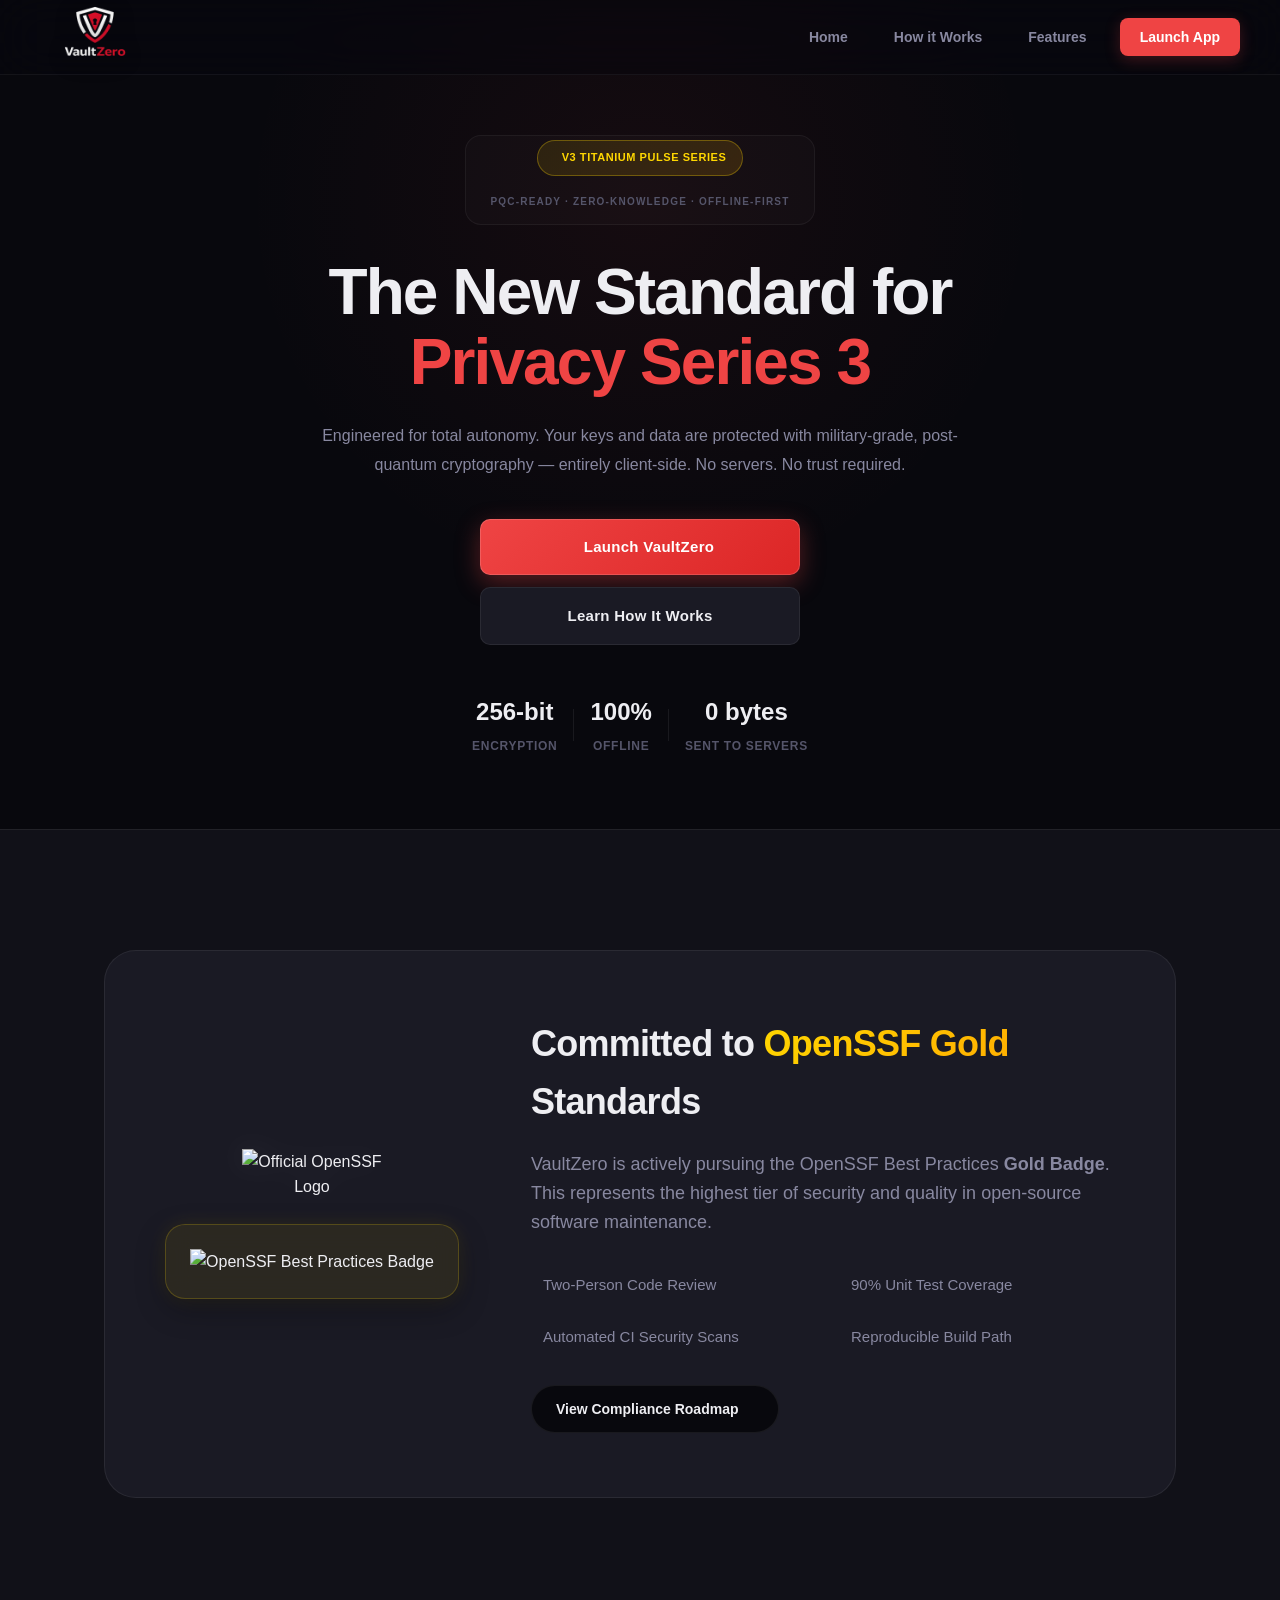
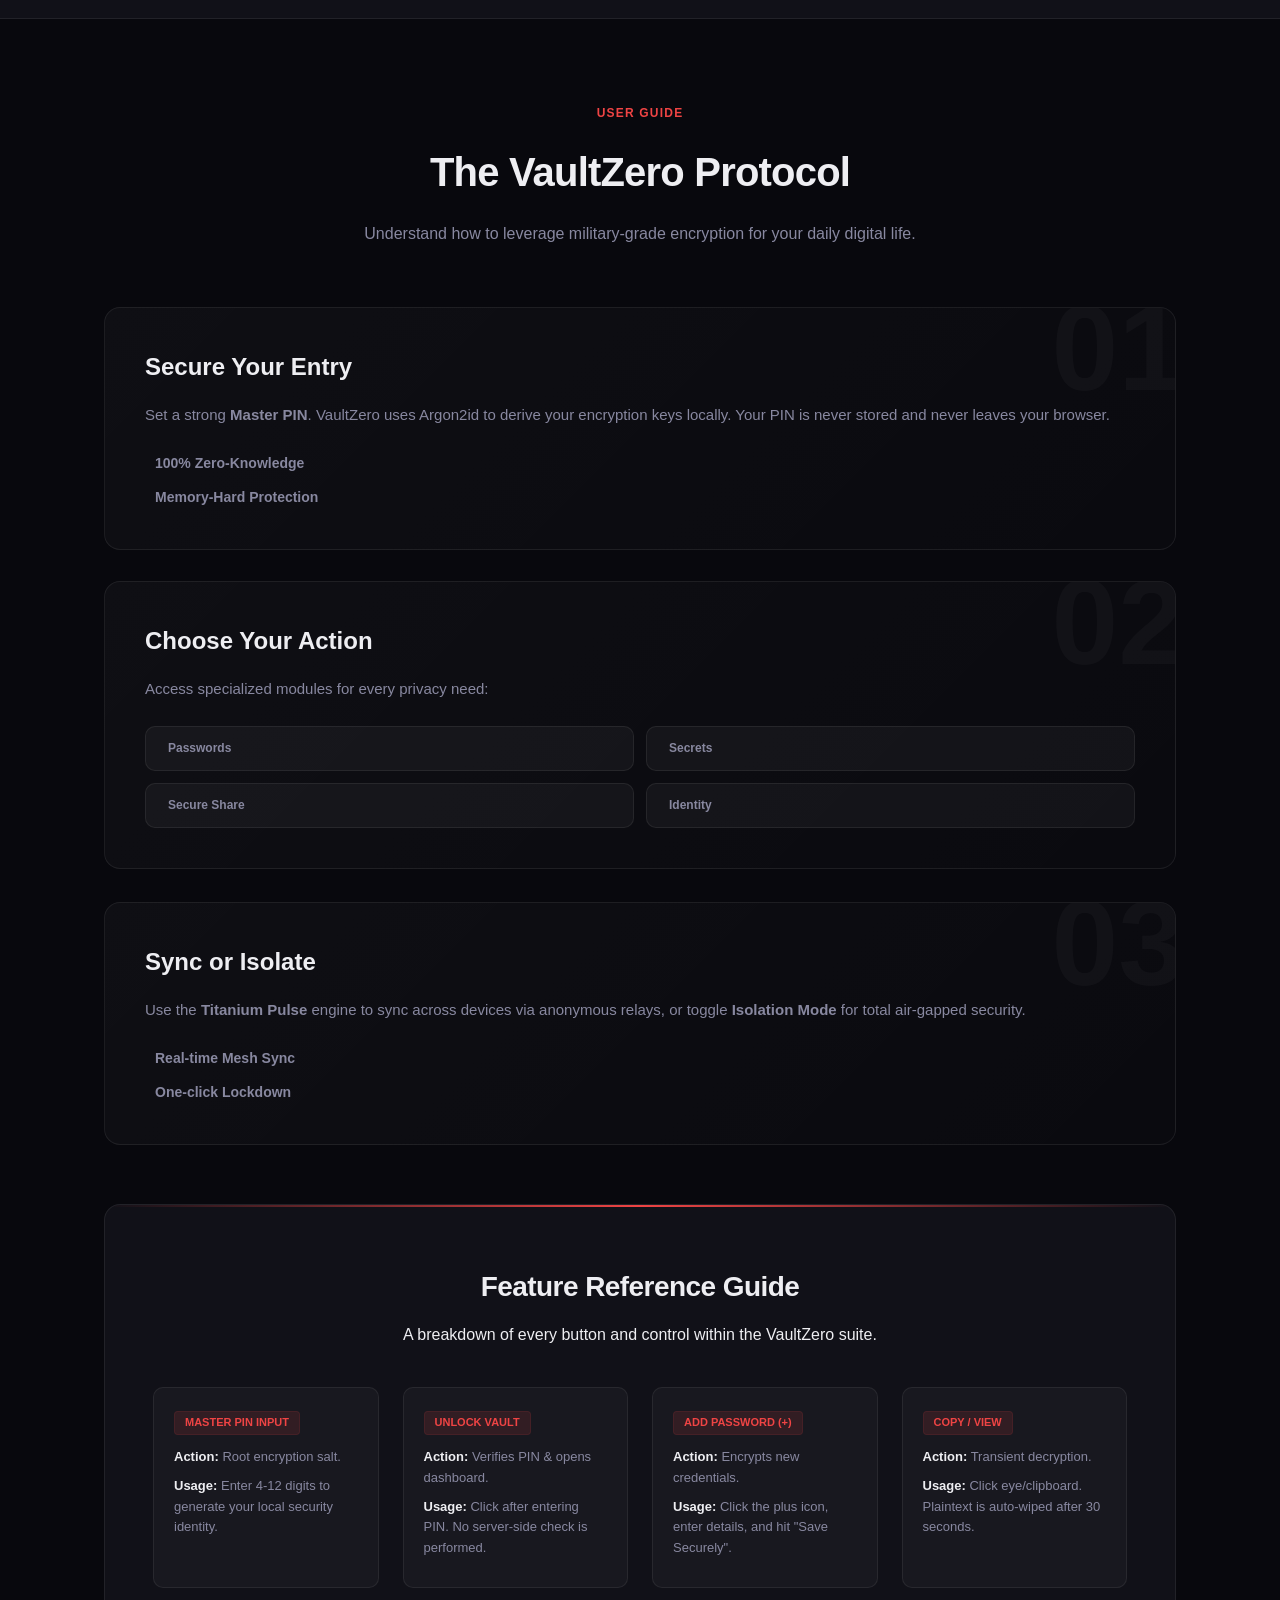
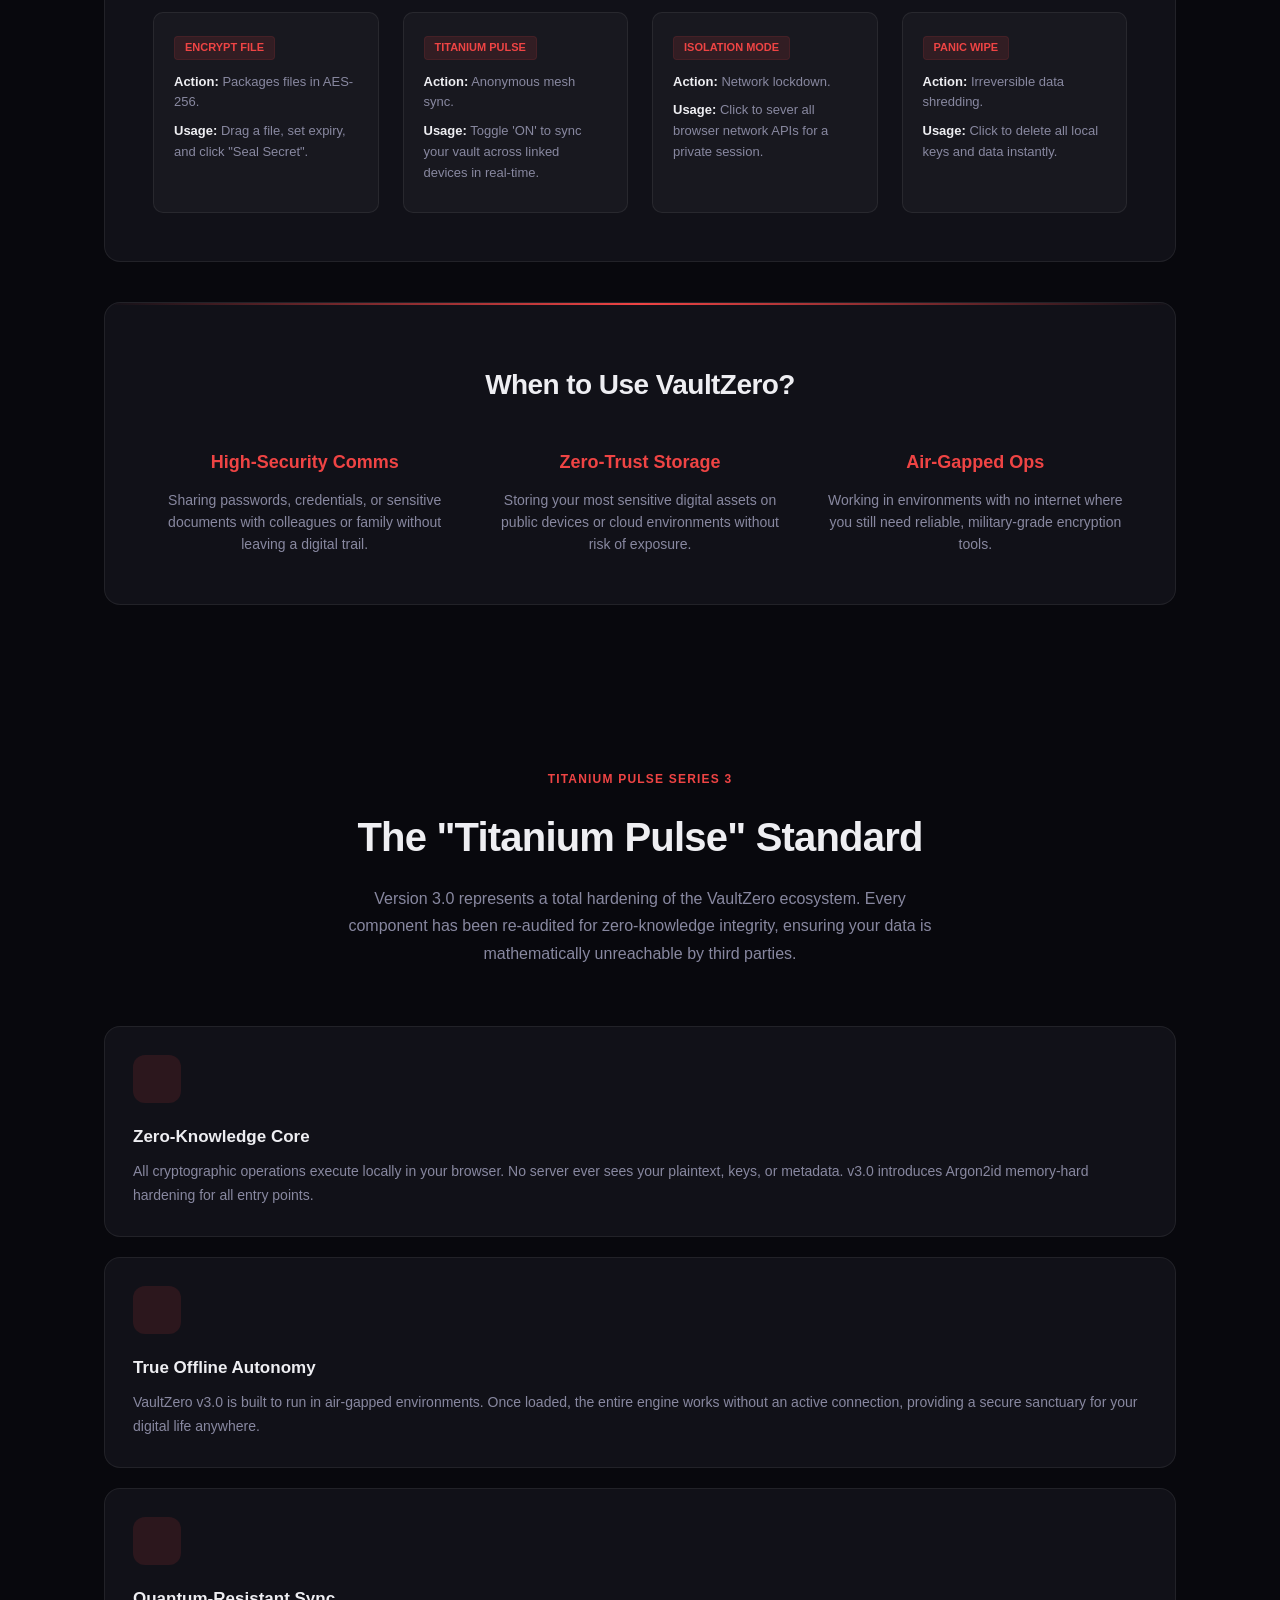
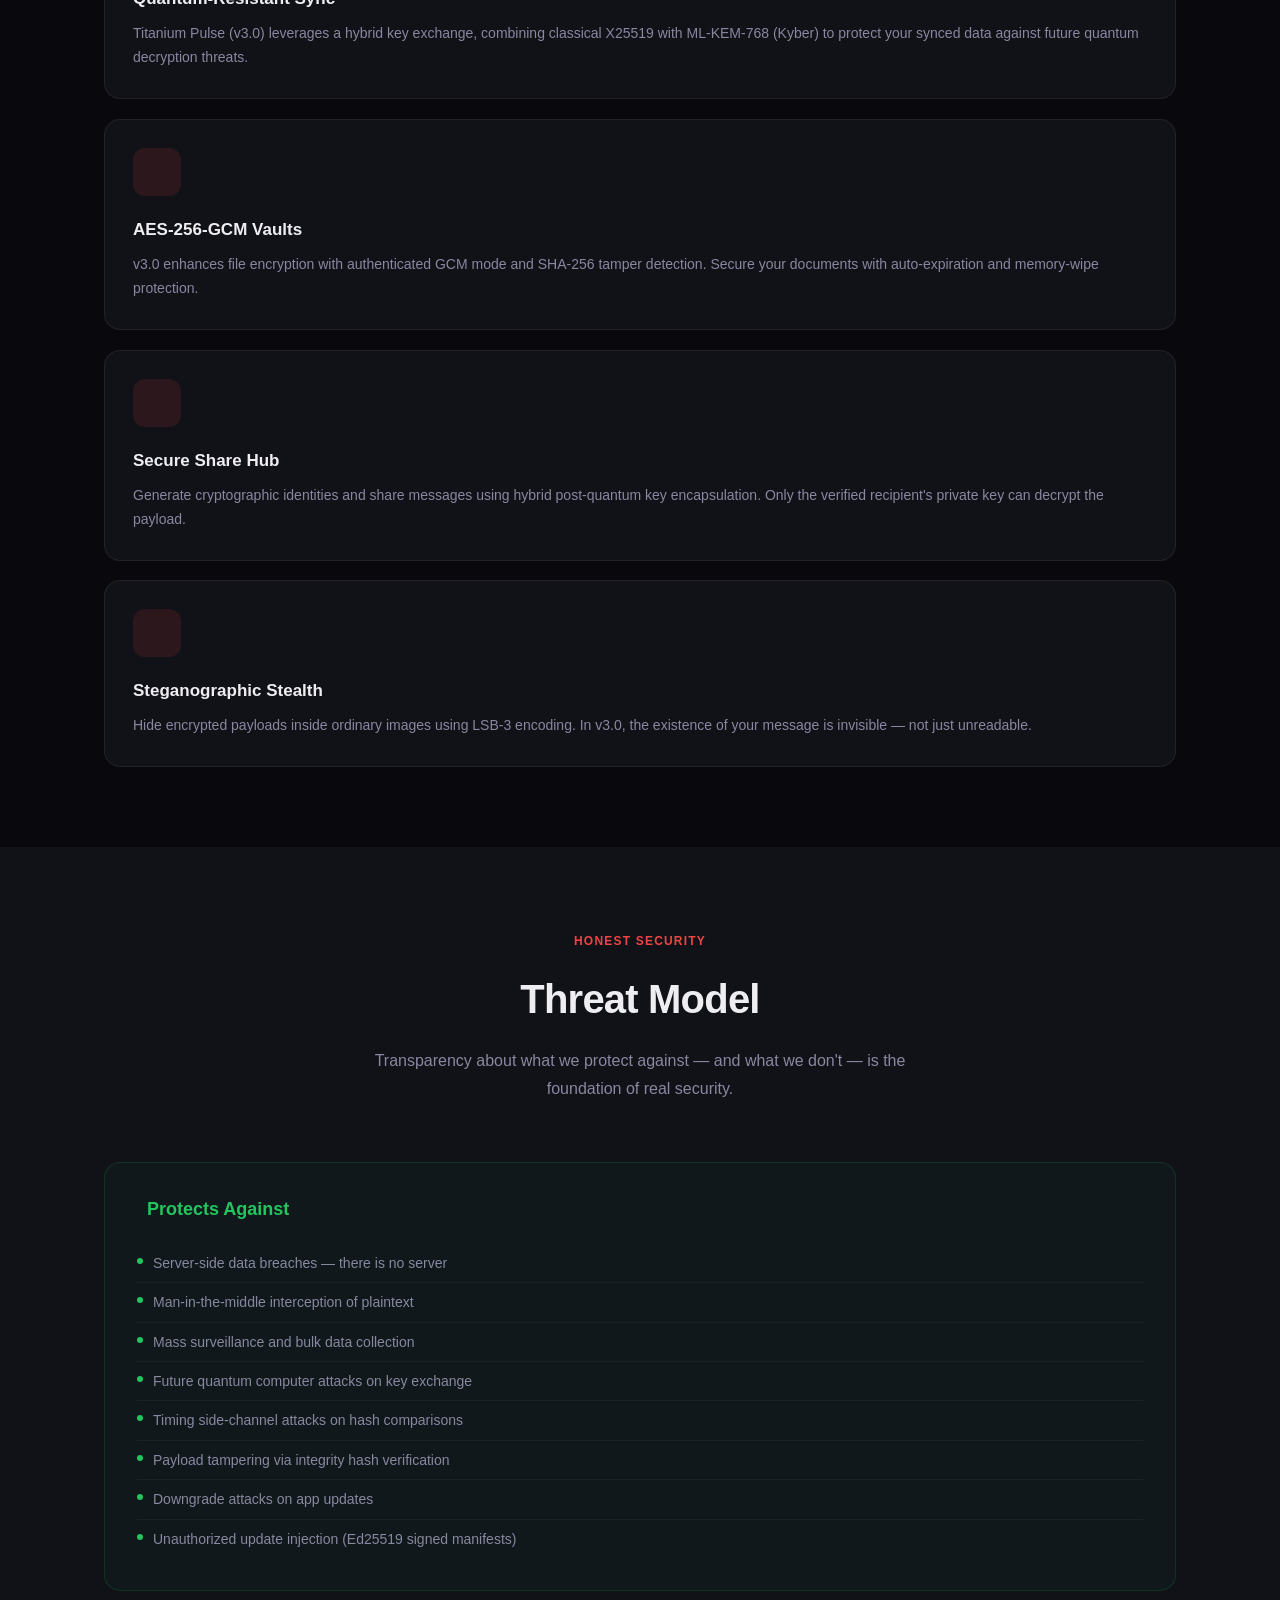
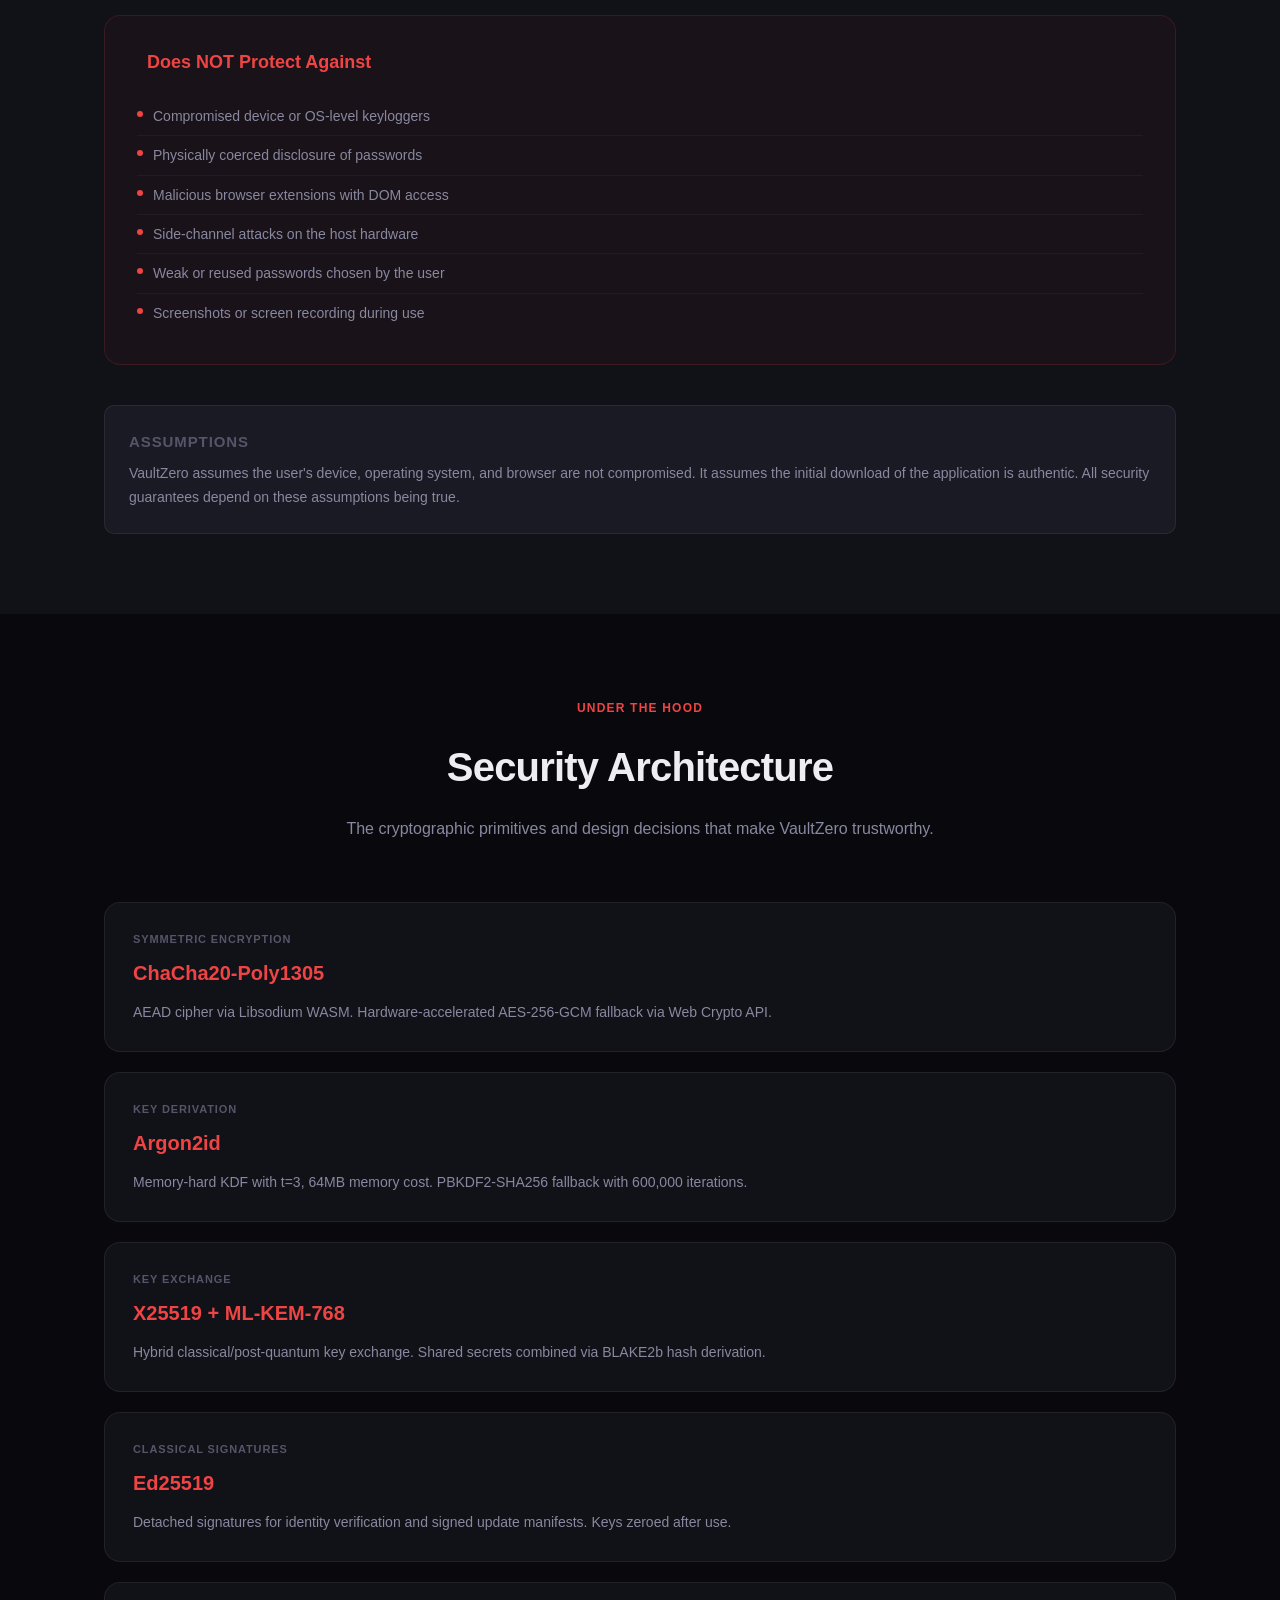
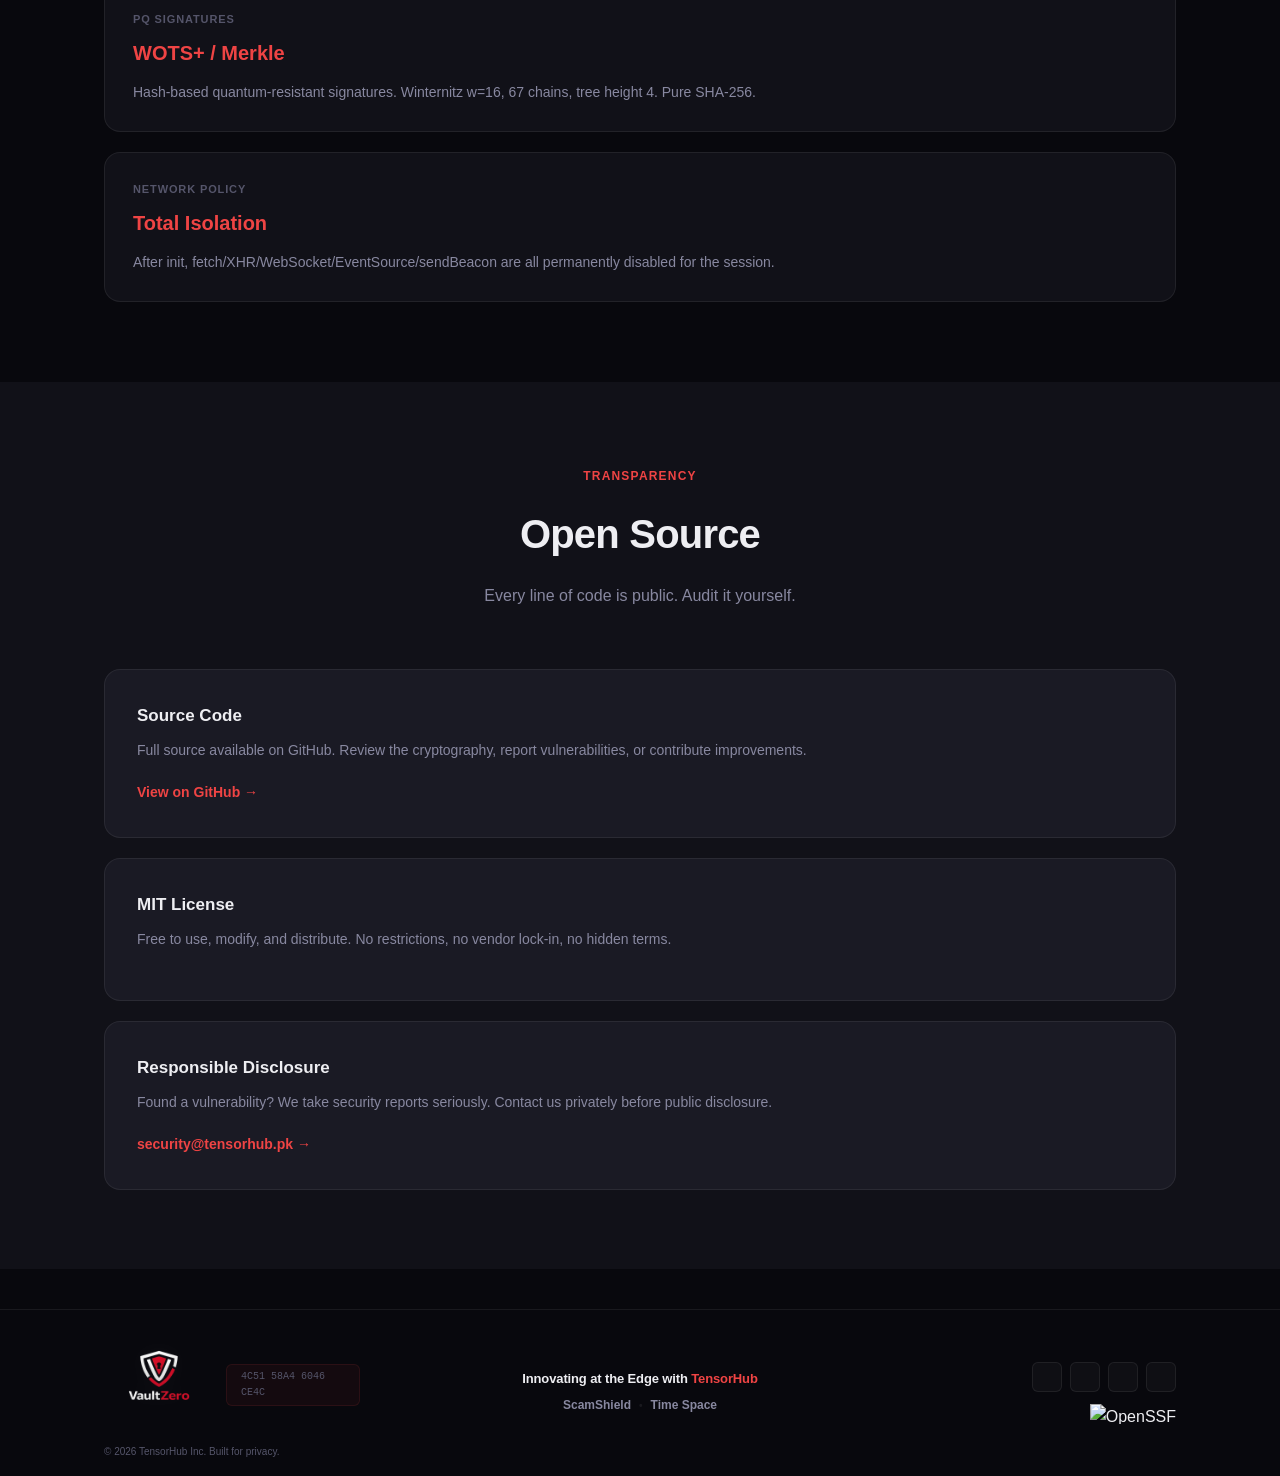
==== commit 0e99faac: "chore: release v3.1.0 - full structure update" ====
--- a/index.html
+++ b/index.html
@@ -187,24 +187,6 @@
 
 </head>
 <body>
-    <!-- Premium Loader Overlay -->
-    <div id="app-loader" class="app-loader-overlay">
-      <div class="loader-card">
-        <img src="assets/logo.png" alt="VaultZero" class="loader-logo" />
-        <div class="loader-spinner-box">
-          <div class="loader-spinner"></div>
-          <div class="loader-spinner-inner"></div>
-        </div>
-        <div class="loader-text-group">
-          <h2 id="loader-title" class="loader-title">Securing Environment</h2>
-          <p id="loader-status" class="loader-status">Initializing cryptographic modules...</p>
-        </div>
-        <div id="loader-progress-container" class="loader-progress hidden">
-          <div id="loader-progress-fill" class="loader-progress-fill"></div>
-        </div>
-      </div>
-    </div>
-
     <!-- ===== HEADER ===== -->
     <header class="site-header" id="site-header">
         <div class="container header-inner">
@@ -215,7 +197,7 @@
                 <a href="index.html" class="nav-link">Home</a>
                 <a href="protocol.html" class="nav-link">How it Works</a>
                 <a href="#features" class="nav-link">Features</a>
-                <a href="vault.html" class="nav-link nav-btn">Launch App</a>
+                <a href="vault.html" target="_blank" rel="noopener noreferrer" class="nav-link nav-btn">Launch App</a>
             </nav>
             <button class="mobile-menu-btn" id="mobile-menu-btn" aria-label="Toggle navigation">
                 <i class="ph-bold ph-list" style="font-size: 28px;"></i>
@@ -230,13 +212,13 @@
             <div class="hero-badges-group">
                 <span class="premium-gold-badge">
                     <i class="ph-fill ph-shield-checkered"></i>
-                    <span>3.0.0 TITANIUM PULSE RELEASE</span>
+                    <span>V3 TITANIUM PULSE SERIES</span>
                 </span>
                 <div class="hero-feature-badge">PQC-READY · ZERO-KNOWLEDGE · OFFLINE-FIRST</div>
             </div>
             <h1 class="hero-title">
                 The New Standard for<br>
-                <span class="accent-text">Privacy 3.0.0</span>
+                <span class="accent-text">Privacy Series 3</span>
             </h1>
             <p class="hero-subtitle">
                 Engineered for total autonomy. Your keys and data are protected with military-grade, post-quantum cryptography — entirely client-side. No servers. No trust required.
@@ -440,7 +422,7 @@
     <section class="section" id="features">
         <div class="container">
             <div class="section-header reveal">
-                <span class="section-tag">Titanium Pulse 3.0.0</span>
+                <span class="section-tag">Titanium Pulse Series 3</span>
                 <h2 class="section-title">The "Titanium Pulse" Standard</h2>
                 <p class="section-desc">Version 3.0 represents a total hardening of the VaultZero ecosystem. Every component has been re-audited for zero-knowledge integrity, ensuring your data is mathematically unreachable by third parties.</p>
             </div>
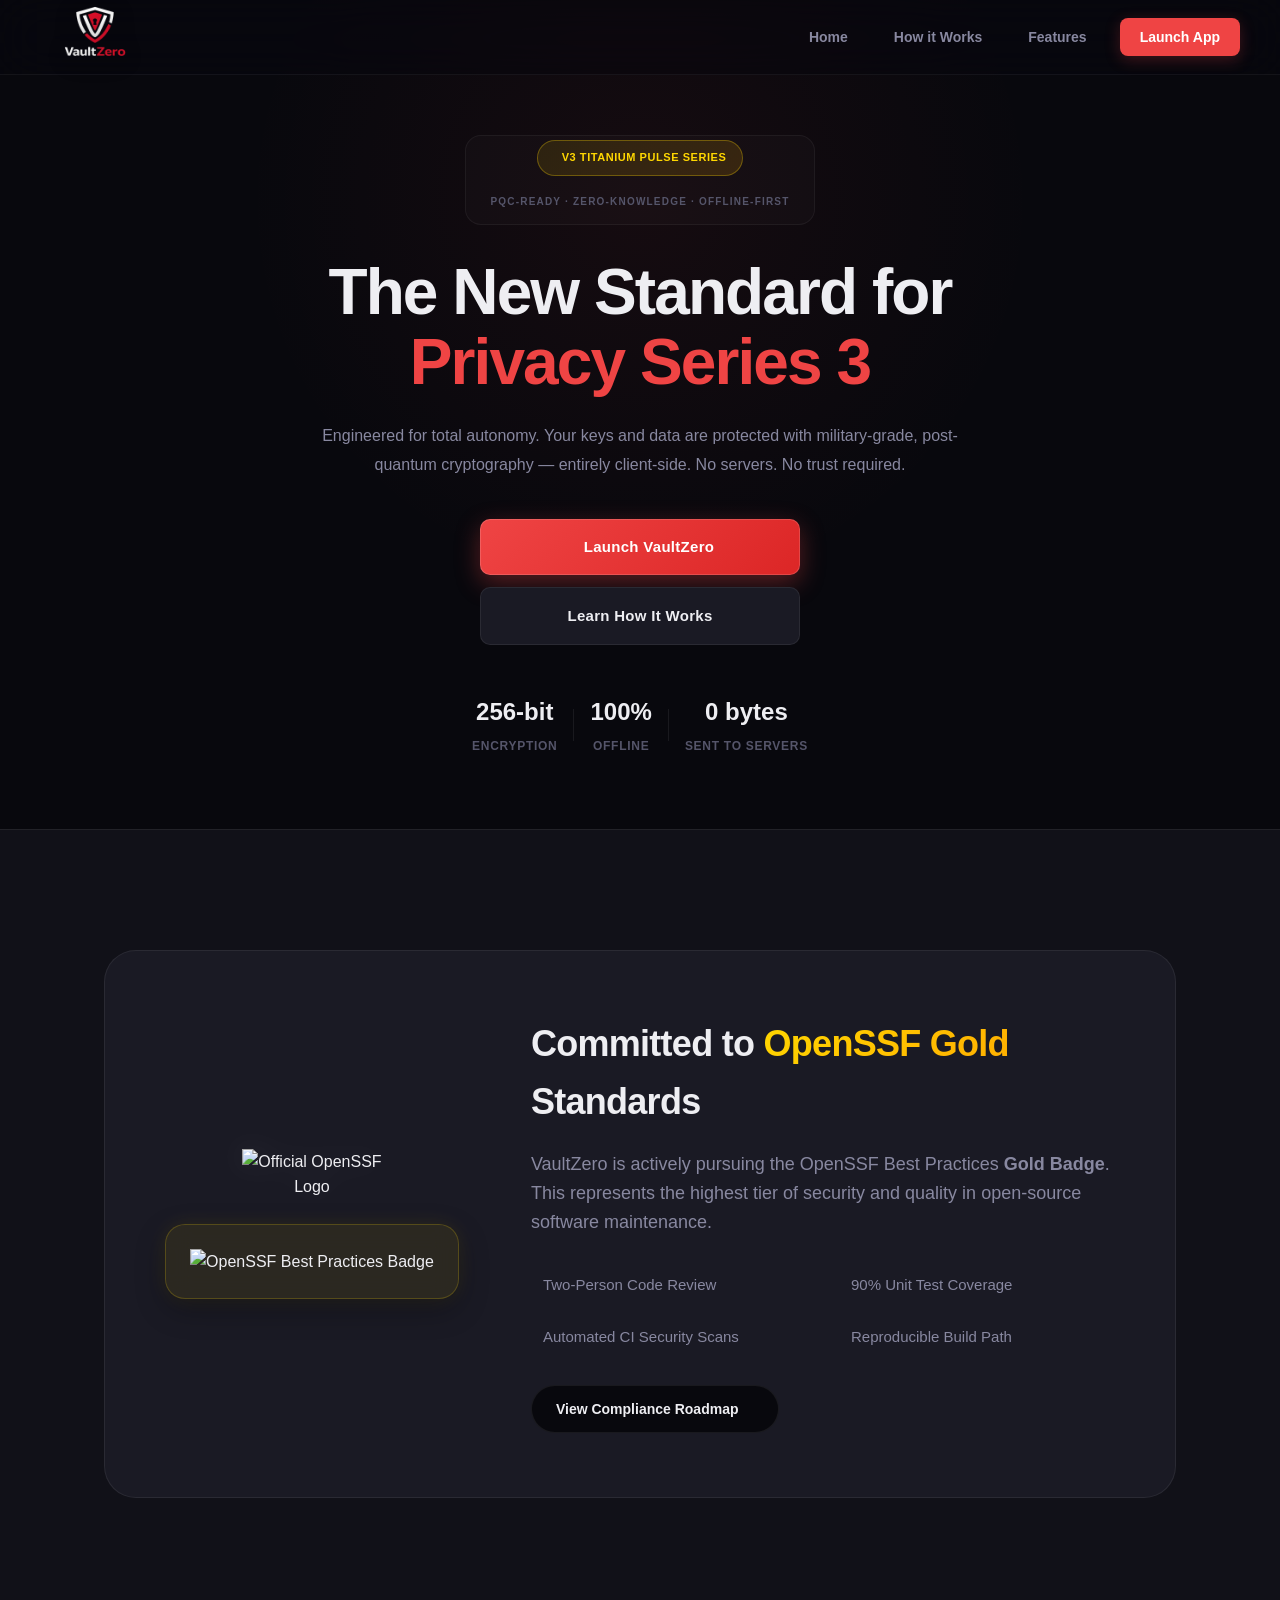
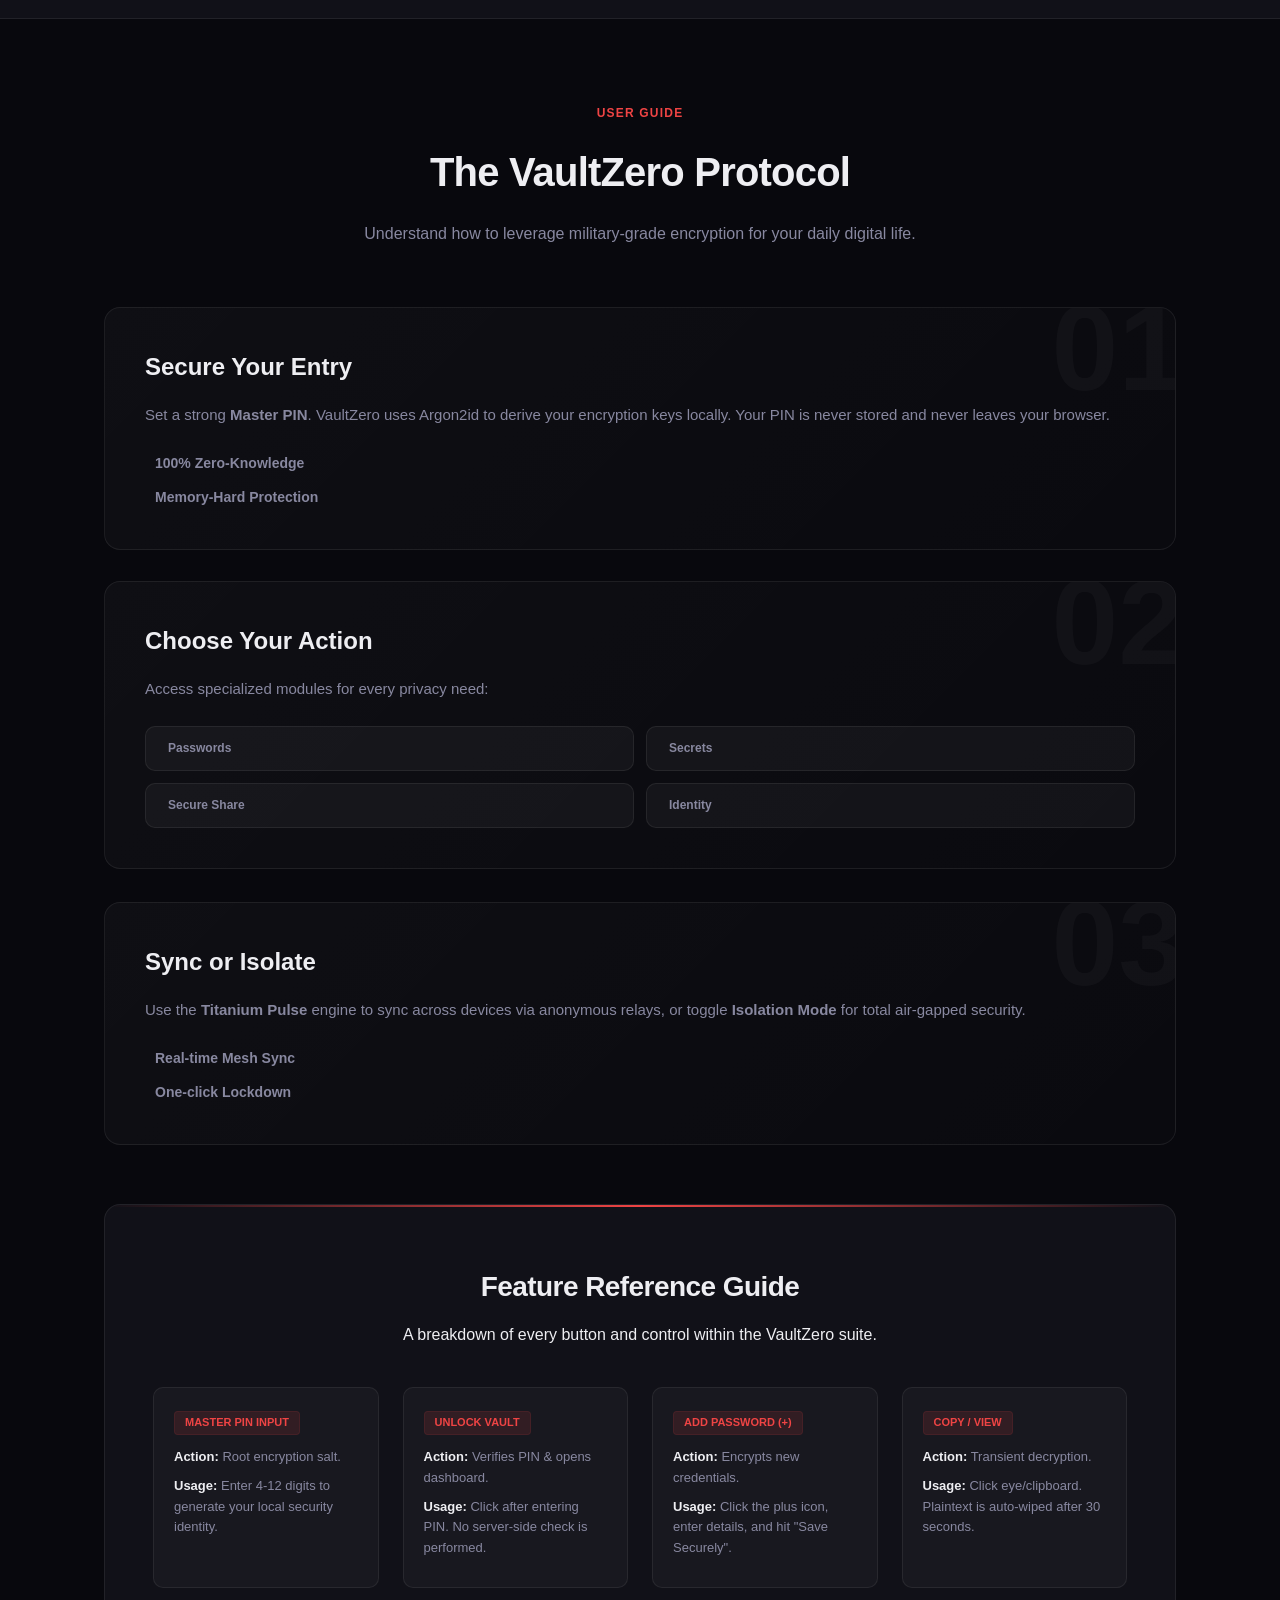
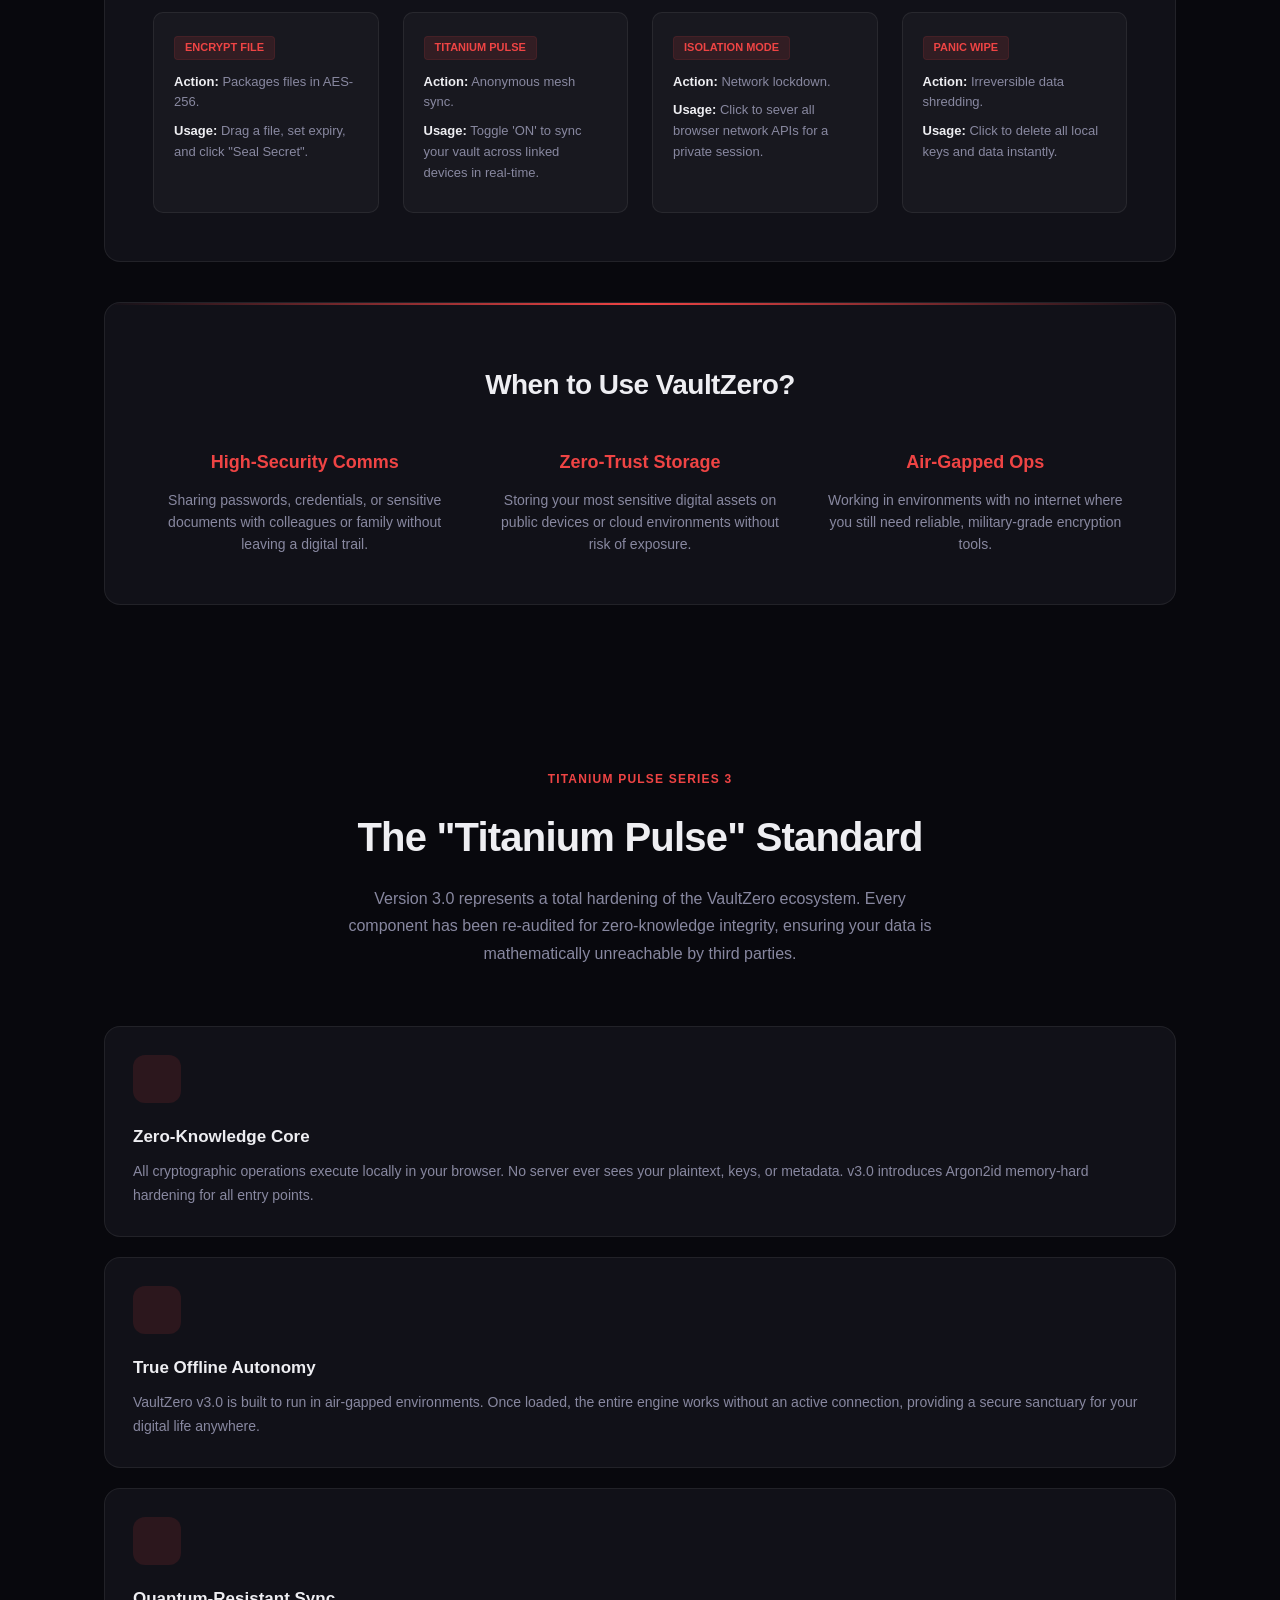
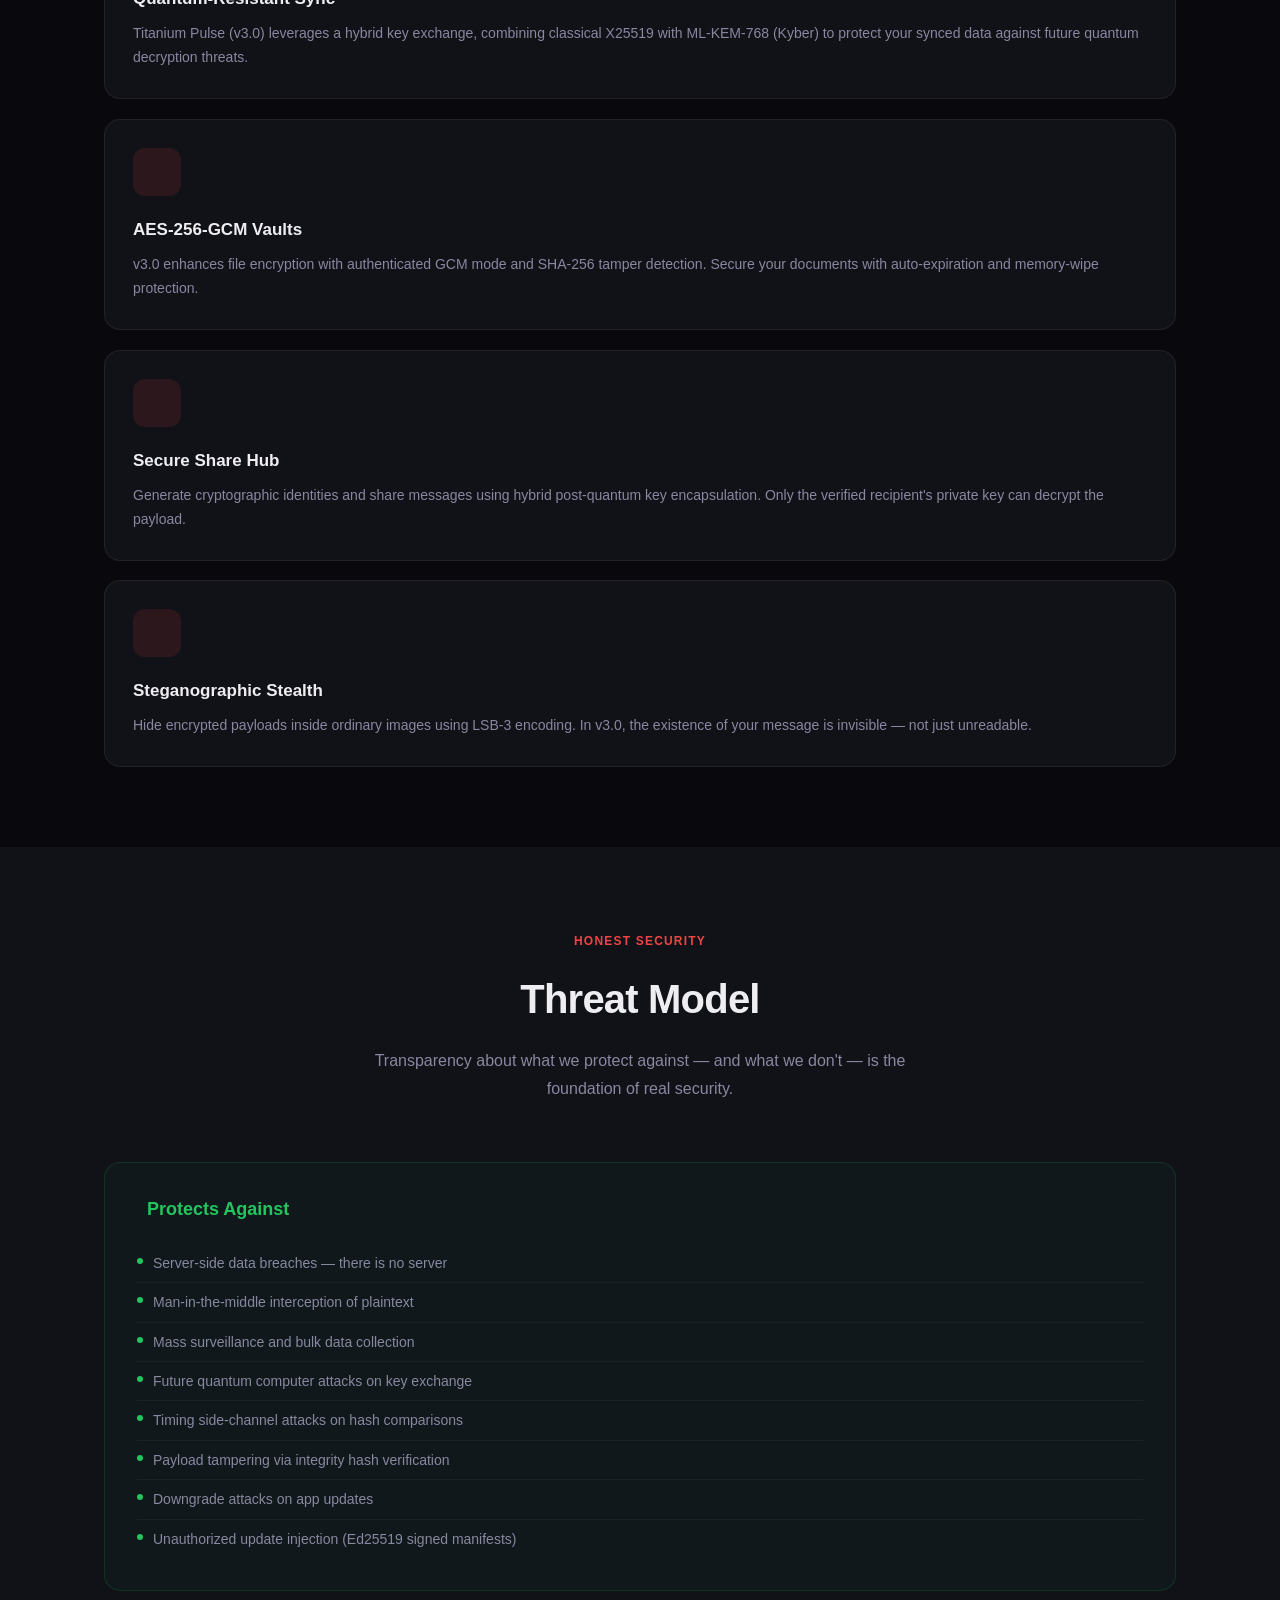
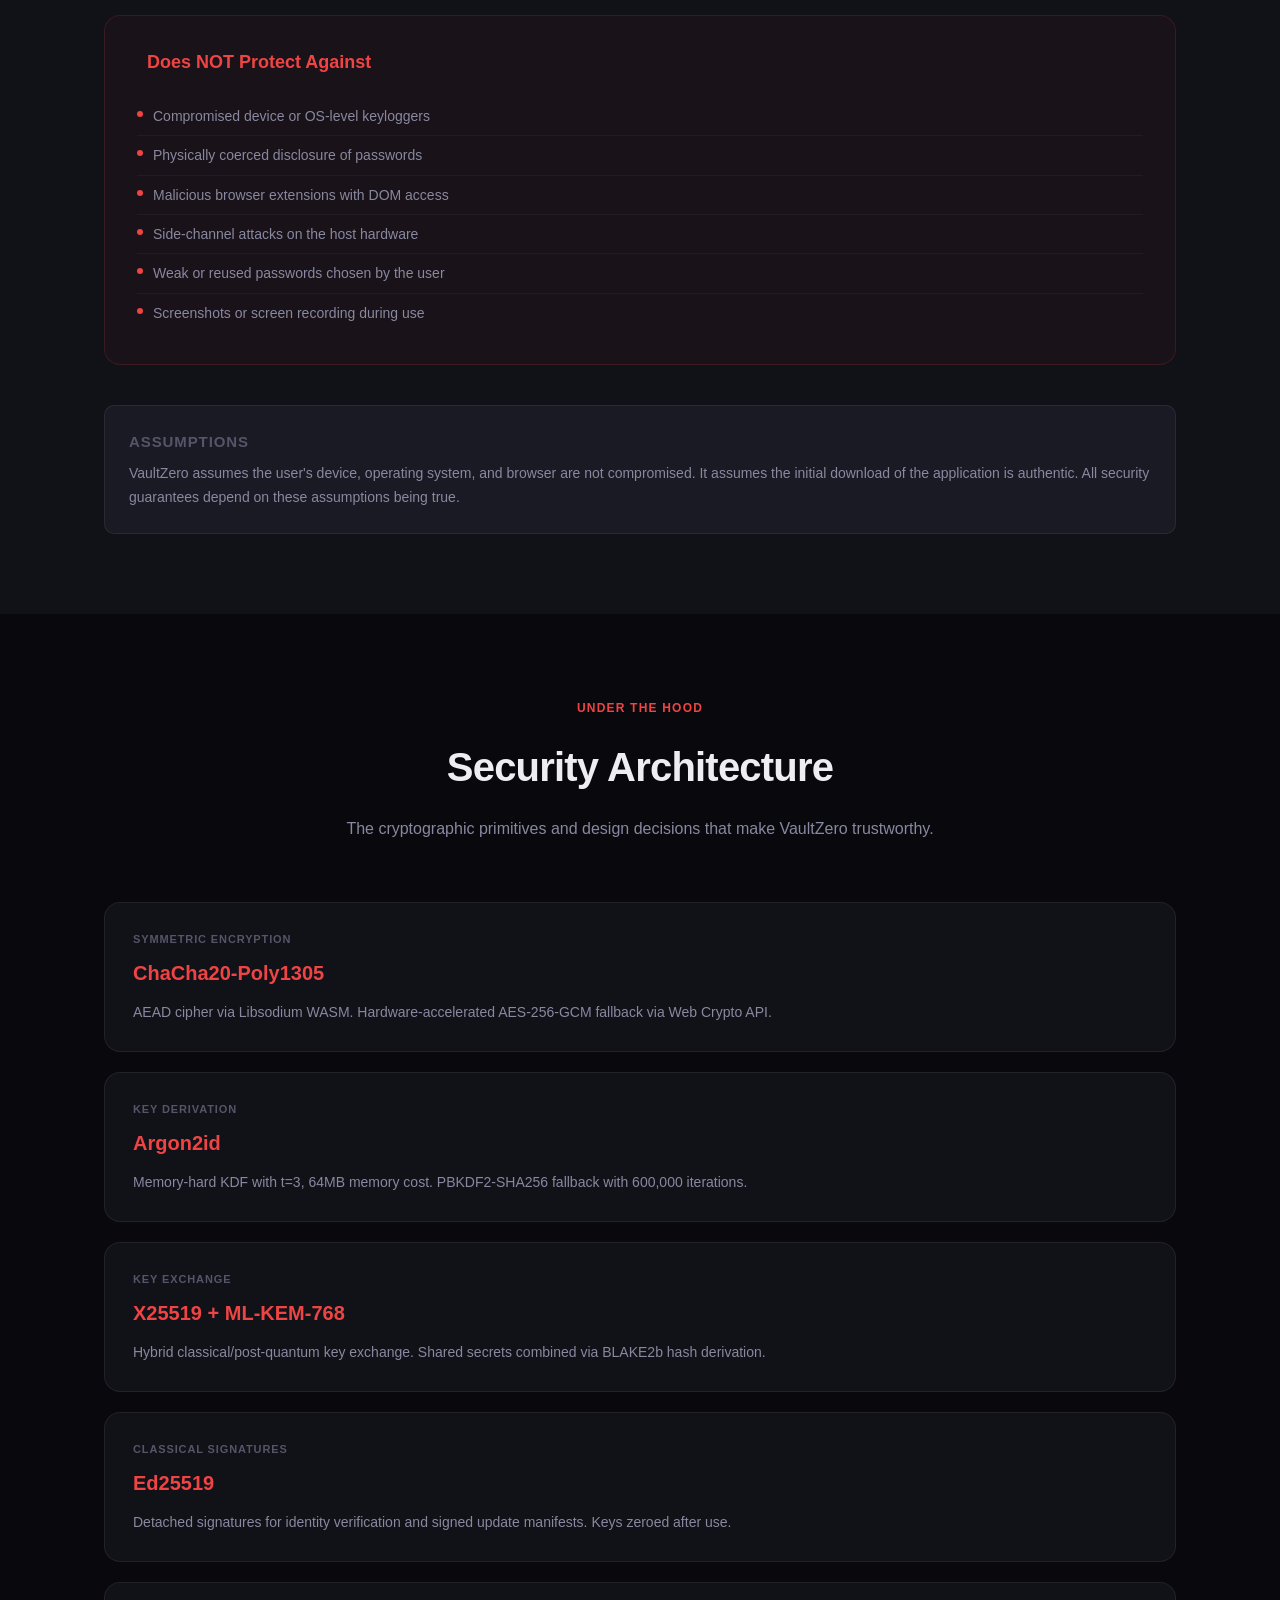
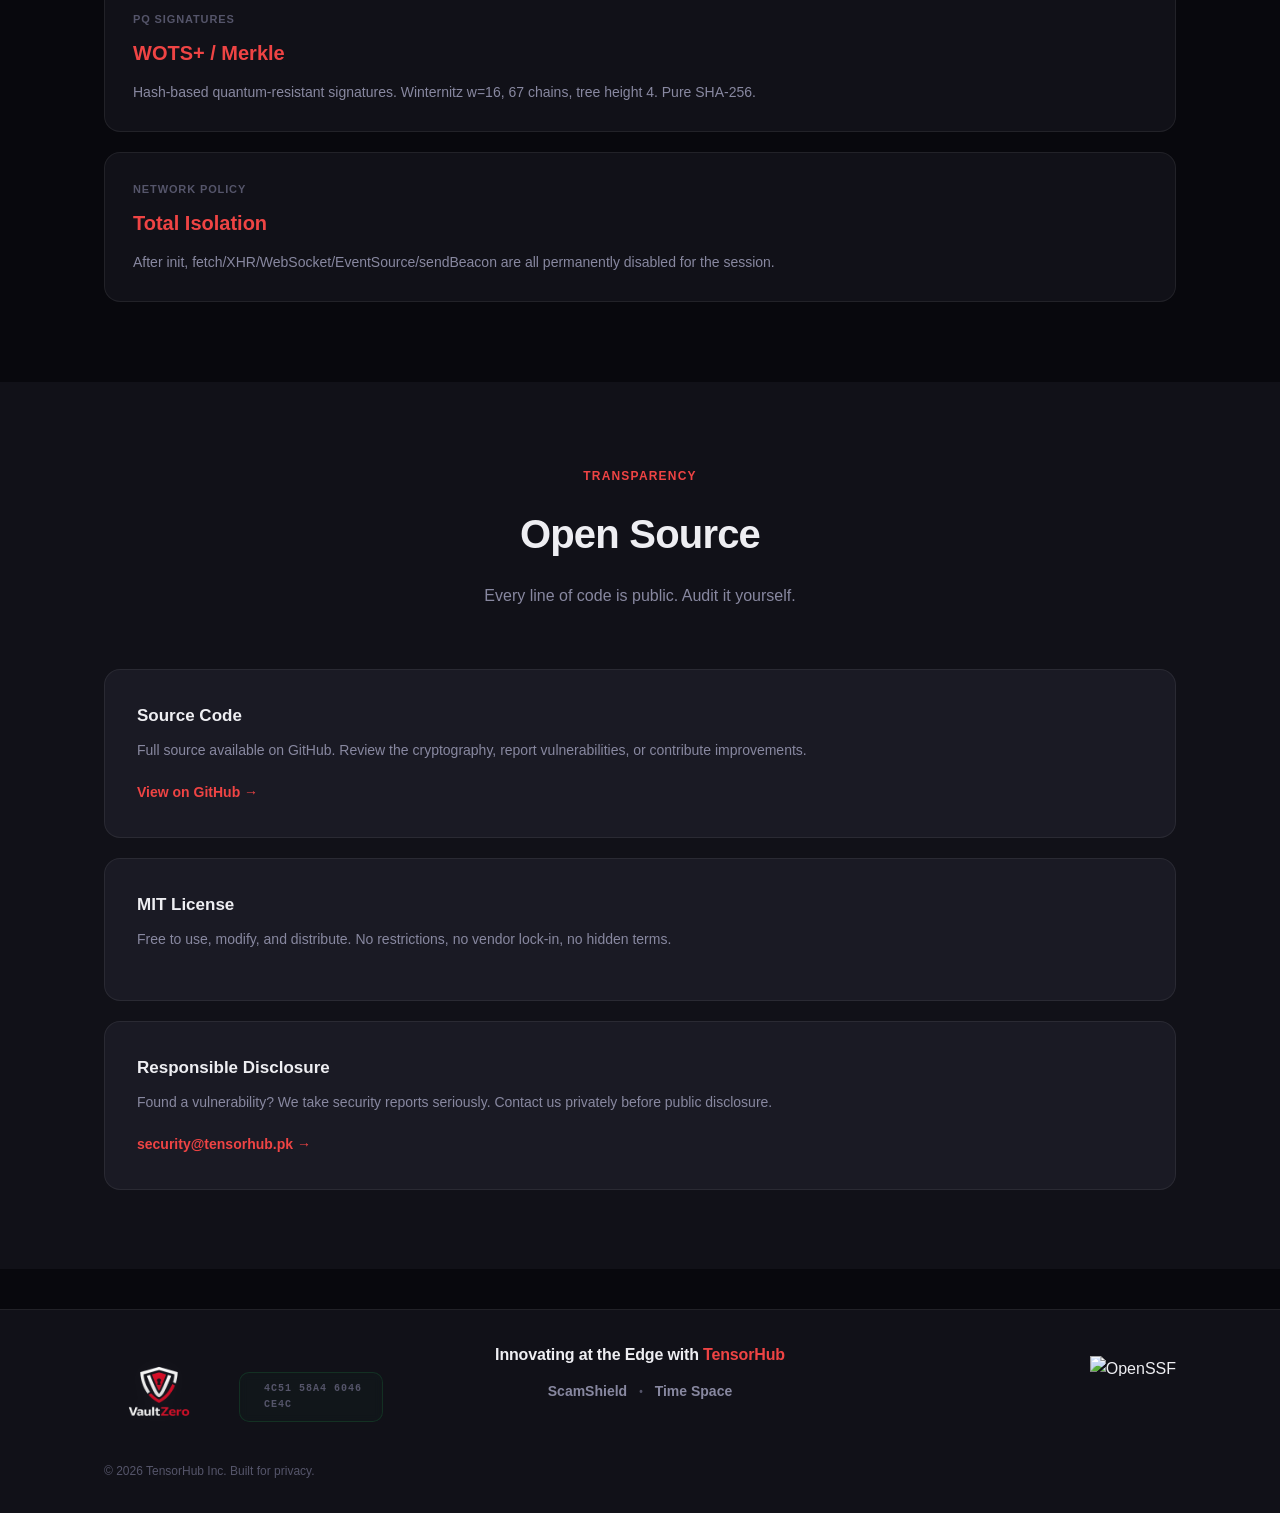
==== commit 31edb8c1: "chore: release v3.1.0 - full structure update" ====
--- a/index.html
+++ b/index.html
@@ -8,43 +8,177 @@
 <head>
     <meta charset="UTF-8" />
     <meta name="viewport" content="width=device-width, initial-scale=1.0" />
-    <title>VaultZero | Professional Zero-Knowledge & Post-Quantum Encryption</title>
-    <meta name="description" content="VaultZero: The definitive open-source, client-side zero-knowledge encryption suite. Securely encrypt files and messages locally with post-quantum resistance. No data leaves your device." />
+    <title>VaultZero — Professional Zero-Knowledge & Post-Quantum Encryption Suite</title>
+    <meta name="description" content="VaultZero: The definitive open-source, offline-first zero-knowledge encryption suite. Securely encrypt passwords, files, and messages locally with post-quantum resistance. No data leaves your device." />
     <meta name="theme-color" content="#08080d" />
     <meta name="author" content="TensorHub Inc." />
-    <meta name="keywords" content="VaultZero, client-side encryption, zero knowledge, post-quantum cryptography, secure file encryption, private messaging, browser encryption, ML-KEM-768, Argon2id, privacy tools" />
+    <meta name="keywords" content="VaultZero, client-side encryption, zero knowledge password manager, post-quantum cryptography, secure file vault, private messaging, browser encryption, ML-KEM-768, Argon2id, privacy tools, open source encryption" />
     <meta name="robots" content="index, follow, max-snippet:-1, max-image-preview:large" />
 
     <!-- Performance & Pre-connect -->
     <link rel="preconnect" href="https://fonts.googleapis.com">
     <link rel="preconnect" href="https://fonts.gstatic.com" crossorigin>
     <link rel="dns-prefetch" href="https://fonts.googleapis.com">
-    <link rel="dns-prefetch" href="https://cdn.jsdelivr.net">
-
-    <!-- JSON-LD Structured Data (SEO Pro) -->
+    <link rel="dns-prefetch" href="https://cdn.jsdelivr.net">    <!-- JSON-LD: Unified Knowledge Graph -->
     <script type="application/ld+json">
     {
       "@context": "https://schema.org",
-      "@type": "SoftwareApplication",
-      "name": "VaultZero",
-      "operatingSystem": "Web, Windows, macOS, Linux, iOS, Android",
-      "applicationCategory": "SecurityApplication",
-      "offers": {
-        "@type": "Offer",
-        "price": "0",
-        "priceCurrency": "USD"
-      },
-      "description": "Professional zero-knowledge offline encryption tool with post-quantum resistance.",
-      "softwareVersion": "3.0.0",
-      "author": {
-        "@type": "Organization",
-        "name": "TensorHub Inc.",
-        "url": "https://tensorhub.pk"
-      }
+      "@graph": [
+        {
+          "@type": "WebSite",
+          "@id": "https://vaultzero.tensorhub.pk/#website",
+          "name": "VaultZero",
+          "url": "https://vaultzero.tensorhub.pk/",
+          "description": "Professional zero-knowledge offline encryption suite with post-quantum resistance.",
+          "publisher": { "@id": "https://vaultzero.tensorhub.pk/#organization" },
+          "potentialAction": {
+            "@type": "SearchAction",
+            "target": "https://vaultzero.tensorhub.pk/?s={search_term_string}",
+            "query-input": "required name=search_term_string"
+          },
+          "inLanguage": "en-US"
+        },
+        {
+          "@type": "WebPage",
+          "@id": "https://vaultzero.tensorhub.pk/#webpage",
+          "name": "VaultZero — Professional Zero-Knowledge & Post-Quantum Encryption Suite",
+          "url": "https://vaultzero.tensorhub.pk/",
+          "isPartOf": { "@id": "https://vaultzero.tensorhub.pk/#website" },
+          "about": { "@id": "https://vaultzero.tensorhub.pk/#software" },
+          "description": "Official homepage for VaultZero, an open-source, offline-first, zero-knowledge encryption platform with post-quantum resistance.",
+          "breadcrumb": {
+            "@type": "BreadcrumbList",
+            "itemListElement": [
+              { "@type": "ListItem", "position": 1, "name": "Home", "item": "https://vaultzero.tensorhub.pk/" },
+              { "@type": "ListItem", "position": 2, "name": "How It Works", "item": "https://vaultzero.tensorhub.pk/protocol.html" }
+            ]
+          },
+          "inLanguage": "en-US"
+        },
+        {
+          "@type": "SoftwareApplication",
+          "@id": "https://vaultzero.tensorhub.pk/#software",
+          "name": "VaultZero",
+          "alternateName": ["Vault Zero", "Vault-Zero"],
+          "operatingSystem": "Web, Windows, macOS, Linux, iOS, Android",
+          "applicationCategory": "SecurityApplication",
+          "applicationSubCategory": "Zero-Knowledge Encryption & Password Manager",
+          "softwareVersion": "3.1.0",
+          "url": "https://vaultzero.tensorhub.pk/",
+          "downloadUrl": "https://vaultzero.tensorhub.pk/vault.html",
+          "screenshot": "https://vaultzero.tensorhub.pk/assets/og-image.jpeg",
+          "description": "VaultZero is an open-source, offline-first, zero-knowledge encryption platform. Supports ChaCha20-Poly1305, Argon2id, X25519 + ML-KEM-768 hybrid key exchange, browser-based Steganography, Ed25519 digital signatures, and WOTS+ Merkle post-quantum signatures.",
+          "featureList": [
+            "ChaCha20-Poly1305 AEAD Encryption",
+            "AES-256-GCM Hardware-Accelerated Fallback",
+            "Argon2id Memory-Hard Key Derivation",
+            "X25519 + ML-KEM-768 Hybrid Post-Quantum Key Exchange",
+            "Ed25519 Digital Signatures",
+            "WOTS+ Merkle Post-Quantum Signatures",
+            "LSB Image Steganography",
+            "Digital Fortress Integrity Sentinel",
+            "Total Network Isolation Mode",
+            "Offline-First Progressive Web App",
+            "Signed Cryptographic Update Verification",
+            "Zero-Knowledge Password Manager"
+          ],
+          "offers": {
+            "@type": "Offer",
+            "price": "0",
+            "priceCurrency": "USD",
+            "availability": "https://schema.org/InStock"
+          },
+          "license": "https://opensource.org/licenses/MIT",
+          "isAccessibleForFree": true,
+          "permissions": "No permissions required. Runs entirely in the browser.",
+          "author": { "@id": "https://vaultzero.tensorhub.pk/#organization" }
+        },
+        {
+          "@type": "SoftwareSourceCode",
+          "name": "VaultZero Source Code",
+          "codeRepository": "https://github.com/TensorHub-Pk/VaultZero",
+          "programmingLanguage": ["JavaScript", "HTML", "CSS"],
+          "license": "https://opensource.org/licenses/MIT",
+          "targetProduct": { "@id": "https://vaultzero.tensorhub.pk/#software" },
+          "author": { "@id": "https://vaultzero.tensorhub.pk/#organization" }
+        },
+        {
+          "@type": "Organization",
+          "@id": "https://vaultzero.tensorhub.pk/#organization",
+          "name": "TensorHub Inc.",
+          "url": "https://tensorhub.pk",
+          "logo": "https://vaultzero.tensorhub.pk/assets/logo.png",
+          "description": "TensorHub Inc. builds privacy-first, open-source security tools.",
+          "sameAs": [
+            "https://github.com/TensorHub-Pk",
+            "https://github.com/TensorHub-Pk/VaultZero",
+            "https://www.linkedin.com/in/MuhammadOwaisCEOTensorhub"
+          ],
+          "contactPoint": {
+            "@type": "ContactPoint",
+            "email": "info@tensorhub.pk",
+            "contactType": "Customer Support"
+          }
+        },
+        {
+          "@type": "FAQPage",
+          "@id": "https://vaultzero.tensorhub.pk/#faq",
+          "mainEntity": [
+            {
+              "@type": "Question",
+              "name": "What is VaultZero?",
+              "acceptedAnswer": {
+                "@type": "Answer",
+                "text": "VaultZero is an open-source, client-side encryption tool that runs entirely in your browser. It uses post-quantum cryptography including ChaCha20-Poly1305, Argon2id, and ML-KEM-768 to protect your messages and files. No data ever leaves your device."
+              }
+            },
+            {
+              "@type": "Question",
+              "name": "Does VaultZero store my data on any server?",
+              "acceptedAnswer": {
+                "@type": "Answer",
+                "text": "No. VaultZero is a zero-knowledge tool. All encryption and decryption operations happen locally in your browser. There is no server-side processing, no accounts, and no data transmission. After initial load, the app works entirely offline."
+              }
+            },
+            {
+              "@type": "Question",
+              "name": "What encryption algorithms does VaultZero use?",
+              "acceptedAnswer": {
+                "@type": "Answer",
+                "text": "VaultZero uses ChaCha20-Poly1305 (via Libsodium WASM) for symmetric encryption with AES-256-GCM fallback, Argon2id for key derivation, X25519 + ML-KEM-768 hybrid key exchange, Ed25519 digital signatures, and WOTS+ Merkle hash-based post-quantum signatures."
+              }
+            },
+            {
+              "@type": "Question",
+              "name": "Is VaultZero resistant to quantum computer attacks?",
+              "acceptedAnswer": {
+                "@type": "Answer",
+                "text": "VaultZero includes post-quantum resistance through hybrid key exchange combining classical X25519 with ML-KEM-768 (Kyber), and WOTS+ Merkle signatures built on SHA-256 hash functions. This provides defense-in-depth against both current and future quantum threats."
+              }
+            },
+            {
+              "@type": "Question",
+              "name": "Can I use VaultZero offline?",
+              "acceptedAnswer": {
+                "@type": "Answer",
+                "text": "Yes. VaultZero is an offline-first Progressive Web App. After the initial page load, it caches all resources locally and works without any internet connection. You can also install it as a standalone app on your device."
+              }
+            },
+            {
+              "@type": "Question",
+              "name": "Is VaultZero free and open source?",
+              "acceptedAnswer": {
+                "@type": "Answer",
+                "text": "Yes. VaultZero is 100% free and open source under the MIT License. The full source code is publicly auditable on GitHub. There are no hidden costs, premium tiers, or data monetization."
+              }
+            }
+          ]
+        }
+      ]
     }
     </script>
 
-    <!-- Security Headers & SEO -->
+    <!-- Security Headers -->
     <meta http-equiv="Content-Security-Policy" content="default-src 'self'; script-src 'self' 'unsafe-inline' 'wasm-unsafe-eval' https://unpkg.com; style-src 'self' 'unsafe-inline' https://fonts.googleapis.com https://cdn.jsdelivr.net; font-src 'self' https://fonts.gstatic.com https://cdn.jsdelivr.net; img-src 'self' data: blob: https://bestpractices.dev https://www.bestpractices.dev https://openssf.org https://raw.githubusercontent.com; connect-src 'self'; worker-src 'self'; object-src 'none'; base-uri 'self'; form-action 'self';" />
     <meta http-equiv="X-Content-Type-Options" content="nosniff" />
     <meta name="referrer" content="strict-origin-when-cross-origin" />
@@ -58,119 +192,30 @@
     <link rel="icon" sizes="512x512" href="./assets/fevicon.jpeg" type="image/jpeg" />
     <link rel="apple-touch-icon" sizes="512x512" href="./assets/fevicon.jpeg" />
 
-    <!-- Open Graph (1200x630 optimized) -->
-    <meta property="og:title" content="VaultZero — Zero-Knowledge Encryption" />
-    <meta property="og:description" content="Open-source, offline-first encryption with post-quantum resistance. Encrypt messages and files locally. No data ever leaves your device." />
+    <!-- Open Graph -->
+    <meta property="og:title" content="VaultZero — Zero-Knowledge & Post-Quantum Encryption Suite" />
+    <meta property="og:description" content="Open-source, offline-first encryption with post-quantum resistance. Encrypt passwords, messages, and files locally. No data ever leaves your device." />
     <meta property="og:type" content="website" />
     <meta property="og:url" content="https://vaultzero.tensorhub.pk/" />
     <meta property="og:image" content="https://vaultzero.tensorhub.pk/assets/og-image.jpeg" />
     <meta property="og:image:width" content="1200" />
     <meta property="og:image:height" content="630" />
-    <meta property="og:image:alt" content="VaultZero - Secure Offline Encryption" />
+    <meta property="og:image:alt" content="VaultZero — Zero-Knowledge Encryption Suite" />
     <meta property="og:site_name" content="VaultZero" />
     <meta property="og:locale" content="en_US" />
 
     <!-- Twitter Card -->
     <meta name="twitter:card" content="summary_large_image" />
     <meta name="twitter:url" content="https://vaultzero.tensorhub.pk/" />
-    <meta name="twitter:title" content="VaultZero — Zero-Knowledge Encryption" />
+    <meta name="twitter:title" content="VaultZero — Zero-Knowledge & Post-Quantum Encryption" />
     <meta name="twitter:description" content="Open-source, offline-first encryption with post-quantum resistance. No data ever leaves your device." />
     <meta name="twitter:image" content="https://vaultzero.tensorhub.pk/assets/og-image.jpeg" />
     <meta name="twitter:image:alt" content="VaultZero shield logo" />
 
-    <!-- Structured Data: Organization -->
-    <script type="application/ld+json">
-    {
-        "@context": "https://schema.org",
-        "@type": "Organization",
-        "name": "Tensorhub.pk",
-        "url": "https://tensorhub.pk",
-        "logo": "https://vaultzero.tensorhub.pk/icon-512.png",
-        "sameAs": [
-            "https://github.com/TensorHub-Pk/VaultZero"
-        ],
-        "description": "Tensorhub.pk builds privacy-first, open-source security tools.",
-        "contactPoint": {
-            "@type": "ContactPoint",
-            "email": "info@tensorhub.pk",
-            "contactType": "Customer Support"
-        }
-    }
-    </script>
-
-    <!-- Structured Data: SoftwareApplication -->
-    <script type="application/ld+json">
-    {
-        "@context": "https://schema.org",
-        "@type": "SoftwareApplication",
-        "name": "VaultZero",
-        "alternateName": ["Vault Zero", "Vault-Zero"],
-        "applicationCategory": "SecurityApplication",
-        "applicationSubCategory": "Encryption Tool",
-        "operatingSystem": "Web",
-        "description": "VaultZero (also known as Vault Zero) is an open-source, offline-first, zero-knowledge encryption platform powered by Post-Quantum Encryption. Supports ChaCha20-Poly1305, Argon2id, X25519 + ML-KEM-768 hybrid key exchange, browser-based Steganography, and WOTS+ Merkle signatures. Developed by Tensor Hub.",
-        "url": "https://vaultzero.tensorhub.pk/",
-        "downloadUrl": "https://vaultzero.tensorhub.pk/vault.html",
-        "screenshot": "https://vaultzero.tensorhub.pk/icon-512.png",
-        "softwareVersion": "1.0.0",
-        "releaseNotes": "Initial open-source release with full post-quantum cryptographic suite.",
-        "author": {
-            "@type": "Organization",
-            "name": "Tensorhub.pk",
-            "url": "https://tensorhub.pk"
-        },
-        "offers": {
-            "@type": "Offer",
-            "price": "0",
-            "priceCurrency": "USD",
-            "availability": "https://schema.org/InStock"
-        },
-        "license": "https://opensource.org/licenses/MIT",
-        "isAccessibleForFree": true,
-        "featureList": [
-            "ChaCha20-Poly1305 AEAD Encryption",
-            "AES-256-GCM Hardware-Accelerated Fallback",
-            "Argon2id Memory-Hard Key Derivation",
-            "X25519 + ML-KEM-768 Hybrid Key Exchange",
-            "Ed25519 Digital Signatures",
-            "WOTS+ Merkle Post-Quantum Signatures",
-            "LSB Steganography",
-            "Offline-First Progressive Web App",
-            "Total Network Isolation After Init",
-            "Signed Update Verification"
-        ],
-        "permissions": "No permissions required. Runs entirely in the browser."
-    }
-    </script>
-
-    <!-- Structured Data: WebPage -->
-    <script type="application/ld+json">
-    {
-        "@context": "https://schema.org",
-        "@type": "WebPage",
-        "name": "VaultZero — Zero-Knowledge Encryption",
-        "description": "Official homepage for VaultZero, an open-source encryption platform.",
-        "url": "https://vaultzero.tensorhub.pk/",
-        "isPartOf": {
-            "@type": "WebSite",
-            "name": "VaultZero",
-            "url": "https://vaultzero.tensorhub.pk/"
-        },
-        "breadcrumb": {
-            "@type": "BreadcrumbList",
-            "itemListElement": [{
-                "@type": "ListItem",
-                "position": 1,
-                "name": "Home",
-                "item": "https://vaultzero.tensorhub.pk/"
-            }]
-        }
-    }
-    </script>
-
-    <!-- Performance: DNS Prefetch + Preconnect (consolidated) -->
+    <!-- Performance: DNS Prefetch + Preconnect -->
     <link rel="dns-prefetch" href="https://fonts.googleapis.com" />
     <link rel="dns-prefetch" href="https://fonts.gstatic.com" />
+    <link rel="dns-prefetch" href="https://cdn.jsdelivr.net" />
     <link rel="preconnect" href="https://fonts.googleapis.com" />
     <link rel="preconnect" href="https://fonts.gstatic.com" crossorigin />
     <link rel="preload" href="https://fonts.googleapis.com/css2?family=Outfit:wght@600;700;800;900&family=Inter:wght@400;500;600;700&display=swap" as="style" />
@@ -609,7 +654,7 @@
                 <div class="new-footer-left">
                     <div class="footer-brand-row">
                         <a href="https://tensorhub.pk" class="new-footer-logo">
-                            <img src="assets/logo.png" alt="VaultZero Logo" width="110" height="auto">
+                            <img src="assets/logo.png" alt="VaultZero Logo" width="110" height="42">
                         </a>
                         <div class="gpg-verification-badge">
                             <i class="ph-bold ph-seal-check"></i>
@@ -648,56 +693,6 @@
             </div>
         </div>
     </footer>
-
-    <!-- Structured Data: FAQ -->
-    <script type="application/ld+json">
-    {
-        "@context": "https://schema.org",
-        "@type": "FAQPage",
-        "mainEntity": [
-            {
-                "@type": "Question",
-                "name": "What is VaultZero?",
-                "acceptedAnswer": {
-                    "@type": "Answer",
-                    "text": "VaultZero is an open-source, client-side encryption tool that runs entirely in your browser. It uses post-quantum cryptography including ChaCha20-Poly1305, Argon2id, and ML-KEM-768 to protect your messages and files. No data ever leaves your device."
-                }
-            },
-            {
-                "@type": "Question",
-                "name": "Does VaultZero store my data on any server?",
-                "acceptedAnswer": {
-                    "@type": "Answer",
-                    "text": "No. VaultZero is a zero-knowledge tool. All encryption and decryption operations happen locally in your browser. There is no server-side processing, no accounts, and no data transmission. After initial load, the app works entirely offline."
-                }
-            },
-            {
-                "@type": "Question",
-                "name": "What encryption algorithms does VaultZero use?",
-                "acceptedAnswer": {
-                    "@type": "Answer",
-                    "text": "VaultZero uses ChaCha20-Poly1305 (via Libsodium WASM) for symmetric encryption with AES-256-GCM fallback, Argon2id for key derivation, X25519 + ML-KEM-768 hybrid key exchange, Ed25519 digital signatures, and WOTS+ Merkle hash-based post-quantum signatures."
-                }
-            },
-            {
-                "@type": "Question",
-                "name": "Is VaultZero resistant to quantum computer attacks?",
-                "acceptedAnswer": {
-                    "@type": "Answer",
-                    "text": "VaultZero includes post-quantum resistance through hybrid key exchange combining classical X25519 with ML-KEM-768 (Kyber), and WOTS+ Merkle signatures built on SHA-256 hash functions. This provides defense-in-depth against both current and future quantum threats."
-                }
-            },
-            {
-                "@type": "Question",
-                "name": "Can I use VaultZero offline?",
-                "acceptedAnswer": {
-                    "@type": "Answer",
-                    "text": "Yes. VaultZero is an offline-first Progressive Web App. After the initial page load, it caches all resources locally and works without any internet connection. You can also install it as a standalone app on your device."
-                }
-            }
-        ]
-    }
-    </script>
 
     <!-- Minimal inline script: menu toggle, throttled scroll, reduced-motion aware -->
     <script>
--- a/home-design.css
+++ b/home-design.css
@@ -618,173 +618,10 @@
 }
 
 /* ================================================================
-   FOOTER (Condensed & Efficient)
+   FOOTER — Mobile-First, Single Source of Truth
    ================================================================ */
 .new-footer {
-  border-top: 1px solid var(--border);
-  padding: 32px 0; /* Drastically reduced */
-  background: var(--bg);
-  position: relative;
-}
-
-.new-footer-layout {
-  display: grid;
-  grid-template-columns: 1.5fr 1.2fr 1fr;
-  gap: 32px;
-  align-items: center; /* Center vertically to save space */
-}
-
-.new-footer-left {
-  display: flex;
-  flex-direction: column;
-  gap: 12px; /* Tightened gap */
-}
-
-.new-footer-logo {
-  display: inline-flex;
-  margin-bottom: 4px;
-}
-
-.new-footer-copy {
-  font-size: 12px;
-  color: var(--text-muted);
-  margin: 0;
-}
-
-.gpg-verification-badge {
-  padding: 6px 10px !important; /* Smaller padding */
-  margin-top: 4px !important;
-  max-width: fit-content;
-}
-
-.new-footer-center {
-  display: flex !important;
-  flex-direction: column;
-  gap: 8px; /* Very tight gap */
-  text-align: center;
-}
-
-.new-footer-tagline {
-  font-size: 15px !important;
-  font-weight: 700;
-  margin: 0;
-}
-
-.projects-label {
-  font-size: 10px !important;
-  margin-bottom: 4px !important;
-  letter-spacing: 0.05em;
-}
-
-.projects-list {
-  display: flex;
-  flex-direction: column;
-  gap: 4px; /* Tiny gap between projects */
-}
-
-.project-link {
-  font-size: 13px !important;
-  padding: 2px 0;
-}
-
-.new-footer-right {
-  display: flex;
-  flex-direction: column;
-  gap: 16px;
-  align-items: flex-end;
-}
-
-.new-footer-socials {
-  gap: 12px;
-}
-
-.new-footer-socials a {
-  width: 36px;
-  height: 36px;
-  font-size: 18px;
-}
-
-@media (max-width: 992px) {
-  .new-footer-layout {
-    grid-template-columns: 1fr 1fr;
-    gap: 24px;
-  }
-}
-
-@media (max-width: 768px) {
-  .new-footer {
-    padding: 32px 16px;
-  }
-  .new-footer-layout {
-    grid-template-columns: 1fr;
-    gap: 32px;
-  }
-  .new-footer-right {
-    align-items: center;
-  }
-}
-
-.project-dot {
-  display: none; /* Hide dots in vertical layout */
-}
-
-@media (max-width: 992px) {
-  .new-footer-layout {
-    grid-template-columns: 1fr 1fr;
-    gap: 40px;
-  }
-}
-
-@media (max-width: 768px) {
-  .new-footer {
-    padding: 60px 0 40px;
-    text-align: center;
-  }
-  .new-footer-layout {
-    grid-template-columns: 1fr;
-    gap: 48px;
-  }
-  .new-footer-left, 
-  .new-footer-center, 
-  .new-footer-right {
-    align-items: center;
-    text-align: center;
-  }
-  .projects-list {
-    align-items: center;
-  }
-  .new-footer-right {
-    align-items: center;
-  }
-}
-  transition: color 0.2s;
-  position: relative;
-  padding-bottom: 2px;
-}
-.project-link:hover {
-  color: #fff;
-}
-.project-link span {
-  position: absolute;
-  bottom: -2px;
-  left: 0;
-  width: 0;
-  height: 1px;
-  background: #fff;
-  transition: width 0.2s;
-}
-
-.project-link:hover span {
-  width: 100%;
-}
-
-.project-dot {
-  color: var(--text-muted);
-}
-
-
-.new-footer {
-  padding: 30px 0 20px;
+  padding: 40px 20px 28px;
   background: var(--bg-surface);
   border-top: 1px solid var(--border);
   position: relative;
@@ -792,30 +629,36 @@
   margin-top: 40px;
 }
 
+/* Mobile: stacked, centered */
 .new-footer-layout {
   display: flex;
   flex-direction: column;
-  gap: 24px;
+  gap: 32px;
   align-items: center;
   text-align: center;
 }
 
-@media (min-width: 768px) {
-  .new-footer-layout {
-    flex-direction: row;
-    justify-content: space-between;
-    align-items: flex-start;
-    text-align: left;
-    gap: 60px;
-  }
-}
-
 .new-footer-left {
-  flex: 1;
-  min-width: 0;
+  display: flex;
+  flex-direction: column;
+  align-items: center;
+  gap: 10px;
+}
+
+.footer-brand-row {
+  display: flex;
+  flex-direction: column;
+  align-items: center;
+  gap: 10px;
+}
+
+.new-footer-logo {
+  display: inline-flex;
 }
 
 .new-footer-logo img {
+  height: auto;
+  display: block;
   filter: drop-shadow(0 0 10px rgba(255, 255, 255, 0.05));
   transition: transform 0.3s ease;
 }
@@ -824,8 +667,63 @@
   transform: scale(1.05);
 }
 
+.new-footer-copy {
+  font-size: 12px;
+  color: var(--text-muted);
+  margin: 0;
+}
+
+.gpg-verification-badge {
+  display: inline-flex;
+  align-items: center;
+  gap: 10px;
+  padding: 8px 14px;
+  background: rgba(34, 197, 94, 0.03);
+  border: 1px solid rgba(34, 197, 94, 0.15);
+  border-radius: 10px;
+  font-size: 11px;
+  color: var(--text-secondary);
+  transition: all 0.3s cubic-bezier(0.4, 0, 0.2, 1);
+  cursor: pointer;
+  backdrop-filter: blur(4px);
+  -webkit-backdrop-filter: blur(4px);
+  user-select: none;
+}
+
+.gpg-verification-badge:hover {
+  background: rgba(34, 197, 94, 0.06);
+  border-color: rgba(34, 197, 94, 0.3);
+  transform: translateY(-1px);
+  box-shadow: 0 4px 20px rgba(34, 197, 94, 0.1);
+}
+
+.gpg-verification-badge i {
+  color: #22c55e;
+  font-size: 16px;
+  filter: drop-shadow(0 0 5px rgba(34, 197, 94, 0.4));
+  animation: sigPulse 3s infinite ease-in-out;
+}
+
+@keyframes sigPulse {
+  0%, 100% { opacity: 1; transform: scale(1); }
+  50% { opacity: 0.7; transform: scale(1.1); }
+}
+
+.gpg-verification-badge code {
+  font-family: 'Inter', monospace;
+  font-size: 10px;
+  font-weight: 600;
+  letter-spacing: 0.1em;
+  color: var(--text-muted);
+  transition: color 0.3s ease;
+}
+
+.gpg-verification-badge:hover code {
+  color: var(--text);
+}
+
+/* Center column */
 .new-footer-center {
-  flex: 2;
   display: flex;
   flex-direction: column;
   align-items: center;
@@ -834,10 +732,11 @@
 
 .new-footer-tagline {
   font-family: var(--font-heading);
-  font-size: 18px;
+  font-size: 16px;
   font-weight: 700;
   color: var(--text);
   letter-spacing: -0.01em;
+  margin: 0;
 }
 
 .tensorhub-link {
@@ -865,7 +764,7 @@
   display: flex;
   flex-direction: column;
   align-items: center;
-  gap: 12px;
+  gap: 8px;
 }
 
 .projects-label {
@@ -895,33 +794,22 @@
   color: #fff;
 }
 
-.project-link span {
-  position: absolute;
-  bottom: -2px;
-  left: 0;
-  width: 0;
-  height: 1px;
-  background: #fff;
-  transition: width 0.2s;
-}
-
-.project-link:hover span {
-  width: 100%;
-}
-
 .project-dot {
   color: var(--text-muted);
+  font-size: 10px;
+}
+
+/* Right column */
+.new-footer-right {
+  display: flex;
+  flex-direction: column;
+  align-items: center;
+  gap: 14px;
 }
 
 .new-footer-socials {
   display: flex;
   gap: 16px;
-}
-
-@media (min-width: 640px) {
-  .new-footer-socials {
-    gap: 24px;
-  }
 }
 
 .new-footer-socials a {
@@ -935,14 +823,49 @@
   transform: translateY(-3px);
 }
 
-.new-footer-right {
-  display: flex;
-  flex-direction: column;
-  align-items: center;
-  gap: 16px;
-}
-
+.footer-badge img {
+  display: block;
+  transition: opacity 0.2s;
+}
+
+.footer-badge img:hover {
+  opacity: 0.8;
+}
+
+/* ── Desktop: horizontal row ── */
 @media (min-width: 768px) {
+  .new-footer {
+    padding: 32px 0;
+  }
+
+  .new-footer-layout {
+    flex-direction: row;
+    justify-content: space-between;
+    align-items: flex-start;
+    text-align: left;
+    gap: 48px;
+  }
+
+  .new-footer-left {
+    align-items: flex-start;
+    flex: 1;
+    min-width: 0;
+  }
+
+  .footer-brand-row {
+    flex-direction: row;
+    align-items: center;
+    gap: 20px; /* Increased gap for better breathing room */
+  }
+
+  .new-footer-logo {
+    margin-right: 5px;
+  }
+
+  .new-footer-center {
+    flex: 1.5;
+  }
+
   .new-footer-right {
     align-items: flex-end;
     flex: 1;
@@ -950,14 +873,6 @@
   }
 }
 
-.footer-badge img {
-  display: block;
-  transition: opacity 0.2s;
-}
-
-.footer-badge img:hover {
-  opacity: 0.8;
-}
 
 /* Reference Guide Grid Styles */
 .reference-grid {
@@ -1836,139 +1751,7 @@
   }
 }
 
-/* ================================================================
-   FOOTER (Ultra-Compact Horizontal)
-   ================================================================ */
-.new-footer {
-  border-top: 1px solid var(--border);
-  padding: 16px 0 !important; /* Minimal padding */
-  background: var(--bg);
-}
-
-.new-footer-layout {
-  display: flex;
-  justify-content: space-between;
-  align-items: center;
-  gap: 24px;
-}
-
-.new-footer-left {
-  display: flex;
-  flex-direction: column;
-  gap: 4px;
-}
-
-.footer-brand-row {
-  display: flex;
-  align-items: center;
-  gap: 12px;
-}
-
-.gpg-verification-badge {
-  display: flex;
-  align-items: center;
-  gap: 6px;
-  padding: 4px 8px !important;
-  background: rgba(239, 68, 68, 0.05);
-  border: 1px solid rgba(239, 68, 68, 0.1);
-  border-radius: 6px;
-}
-
-.gpg-verification-badge i {
-  color: var(--red);
-  font-size: 14px;
-}
-
-.gpg-verification-badge code {
-  font-size: 10px !important;
-  color: var(--text-muted);
-}
-
-.new-footer-copy {
-  font-size: 10px !important;
-  color: var(--text-muted);
-}
-
-.new-footer-center {
-  display: flex !important;
-  flex-direction: column;
-  align-items: center;
-  gap: 4px;
-}
-
-.new-footer-tagline {
-  font-size: 13px !important;
-  font-weight: 700;
-}
-
-.projects-list {
-  display: flex;
-  flex-direction: row !important; /* Horizontal row */
-  align-items: center;
-  gap: 8px;
-}
-
-.project-link {
-  font-size: 12px !important;
-  color: var(--text-secondary);
-}
-
-.project-dot {
-  display: inline !important;
-  color: var(--border);
-  font-size: 10px;
-}
-
-.new-footer-right {
-  display: flex;
-  flex-direction: column !important; /* Stack vertically as requested */
-  align-items: flex-end;
-  gap: 12px;
-}
-
-.new-footer-socials {
-  display: flex;
-  gap: 8px;
-}
-
-.new-footer-socials a {
-  width: 30px;
-  height: 30px;
-  display: flex;
-  align-items: center;
-  justify-content: center;
-  border-radius: 6px;
-  background: rgba(255, 255, 255, 0.03);
-  border: 1px solid var(--border);
-  font-size: 16px;
-  color: var(--text-secondary);
-}
-
-@media (max-width: 992px) {
-  .new-footer-layout {
-    flex-wrap: wrap;
-    justify-content: center;
-    text-align: center;
-    gap: 20px;
-  }
-  .new-footer-right {
-    width: 100%;
-    justify-content: center;
-  }
-}
-
-@media (max-width: 768px) {
-  .new-footer {
-    padding: 24px 16px !important;
-  }
-  .footer-brand-row {
-    flex-direction: column;
-    gap: 8px;
-  }
-  .new-footer-layout {
-    flex-direction: column;
-  }
-}
+
 
 /* ================================================================
    PREMIUM LOADER (Titanium Pulse)
